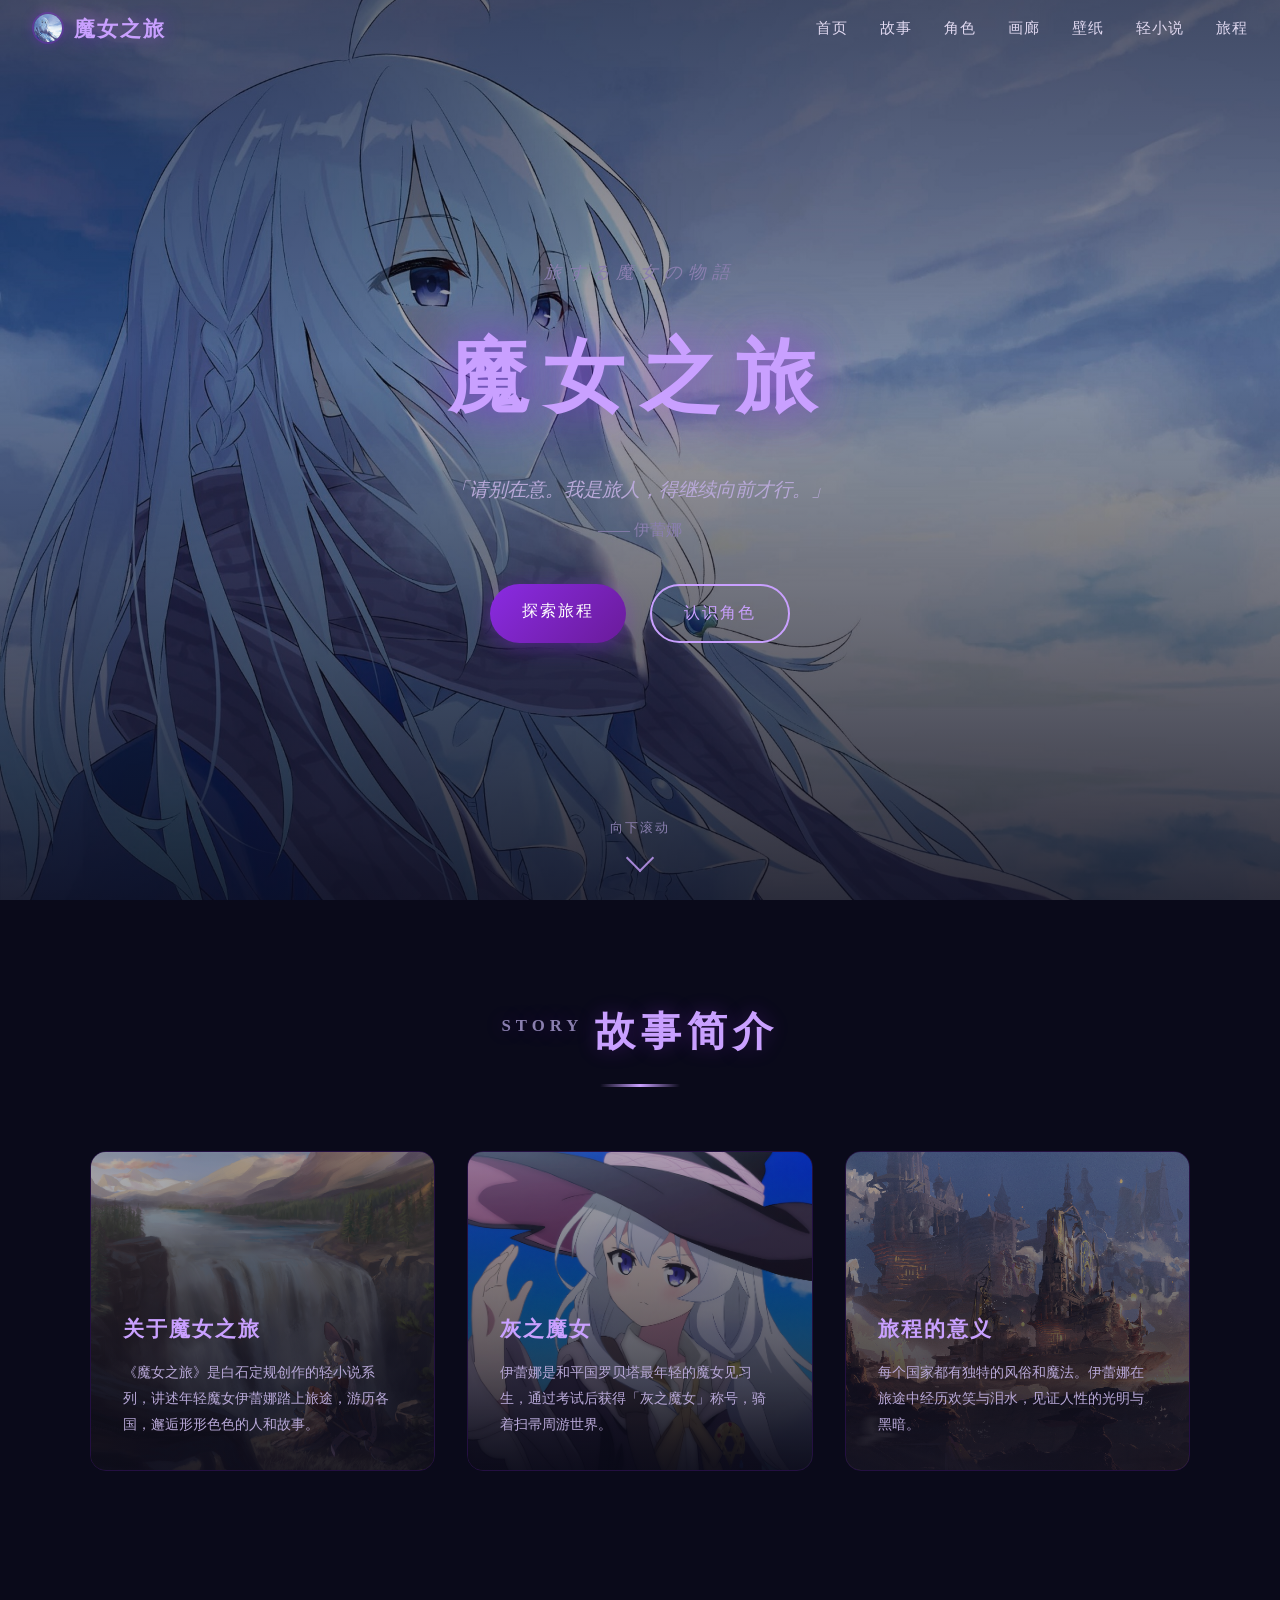
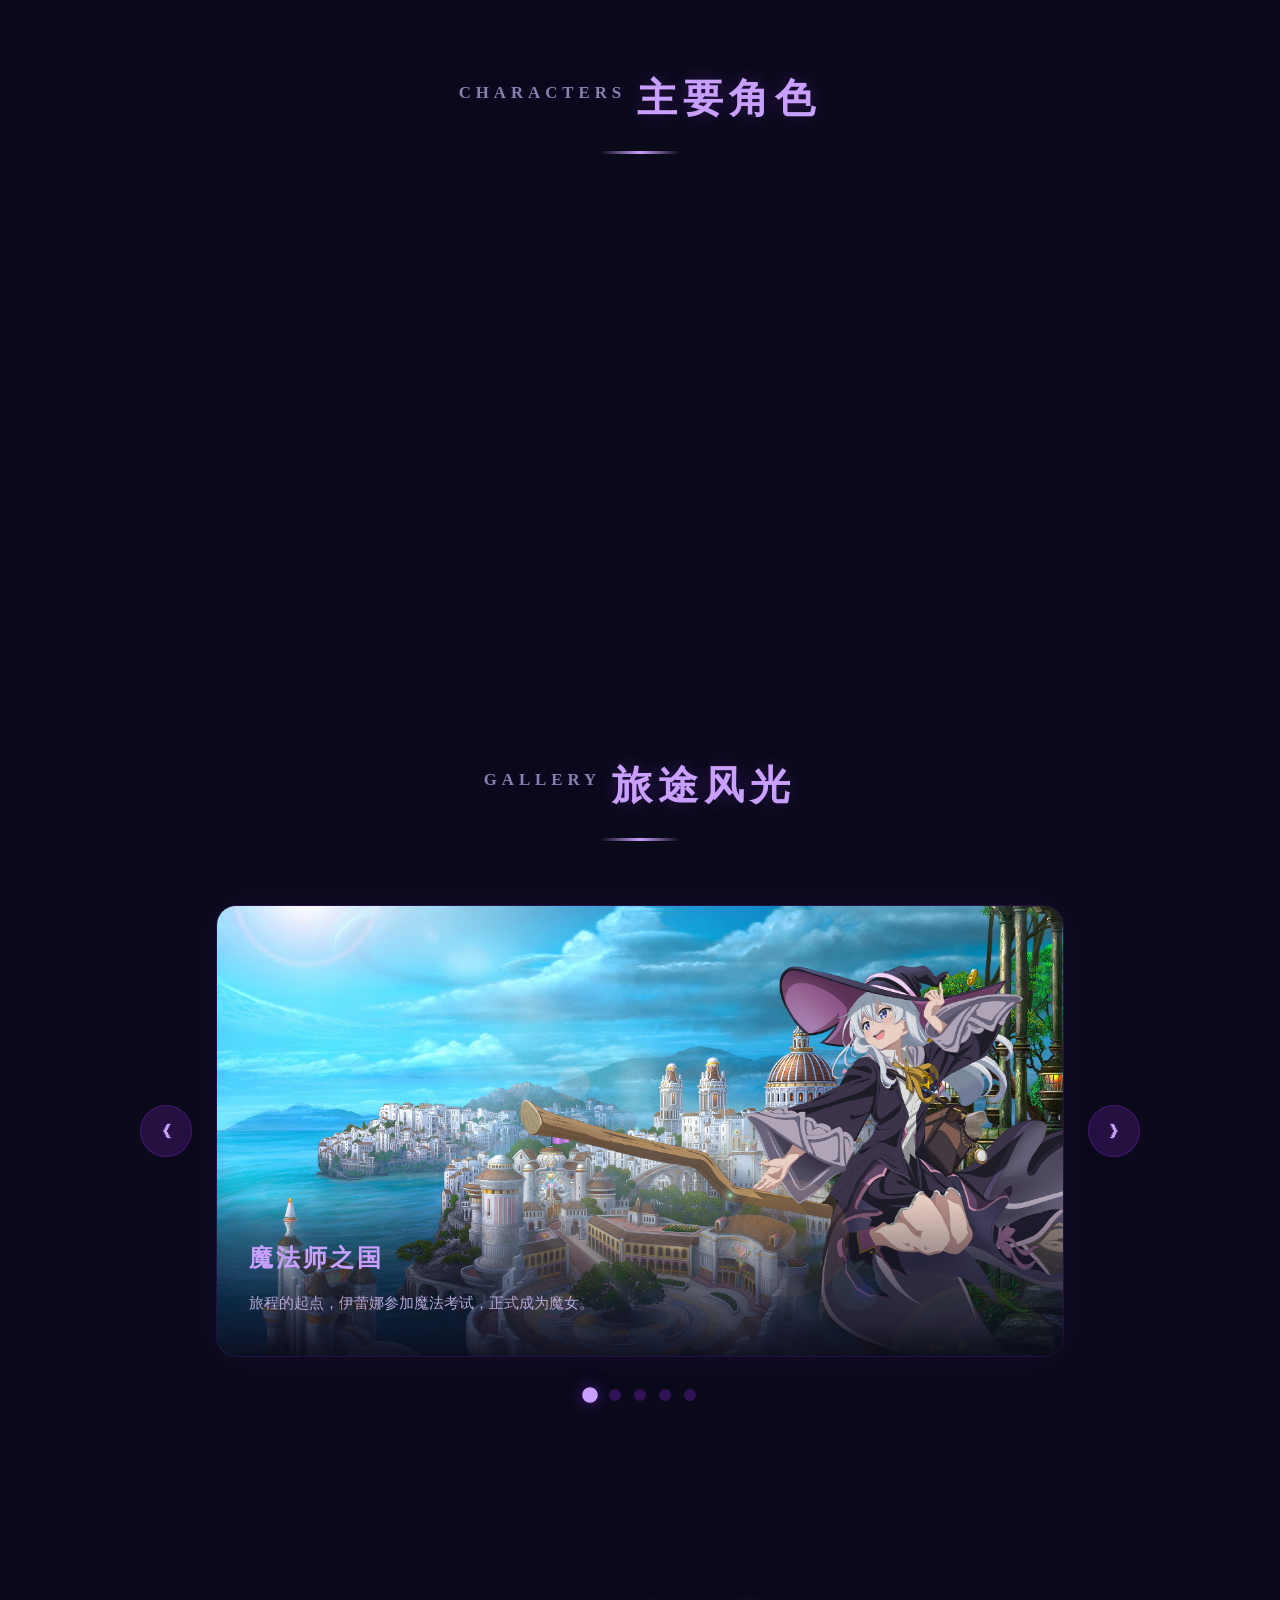
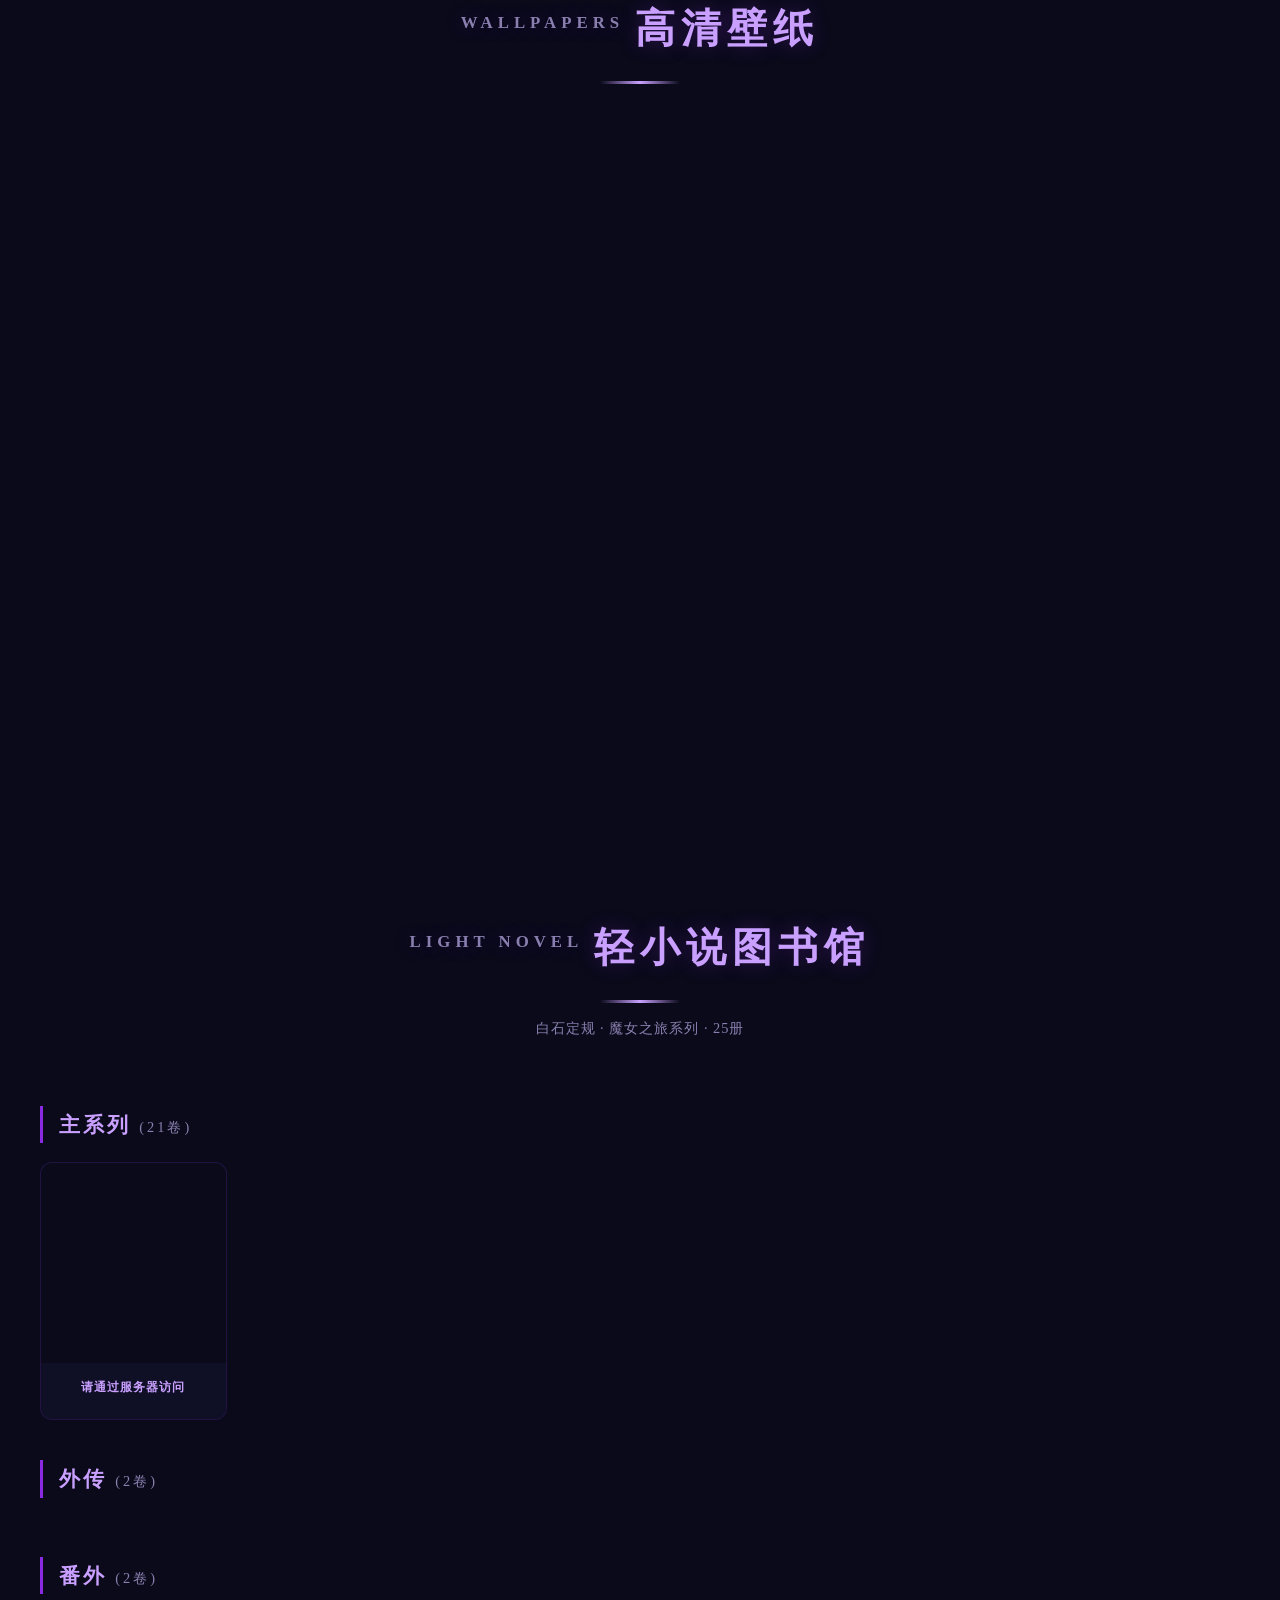
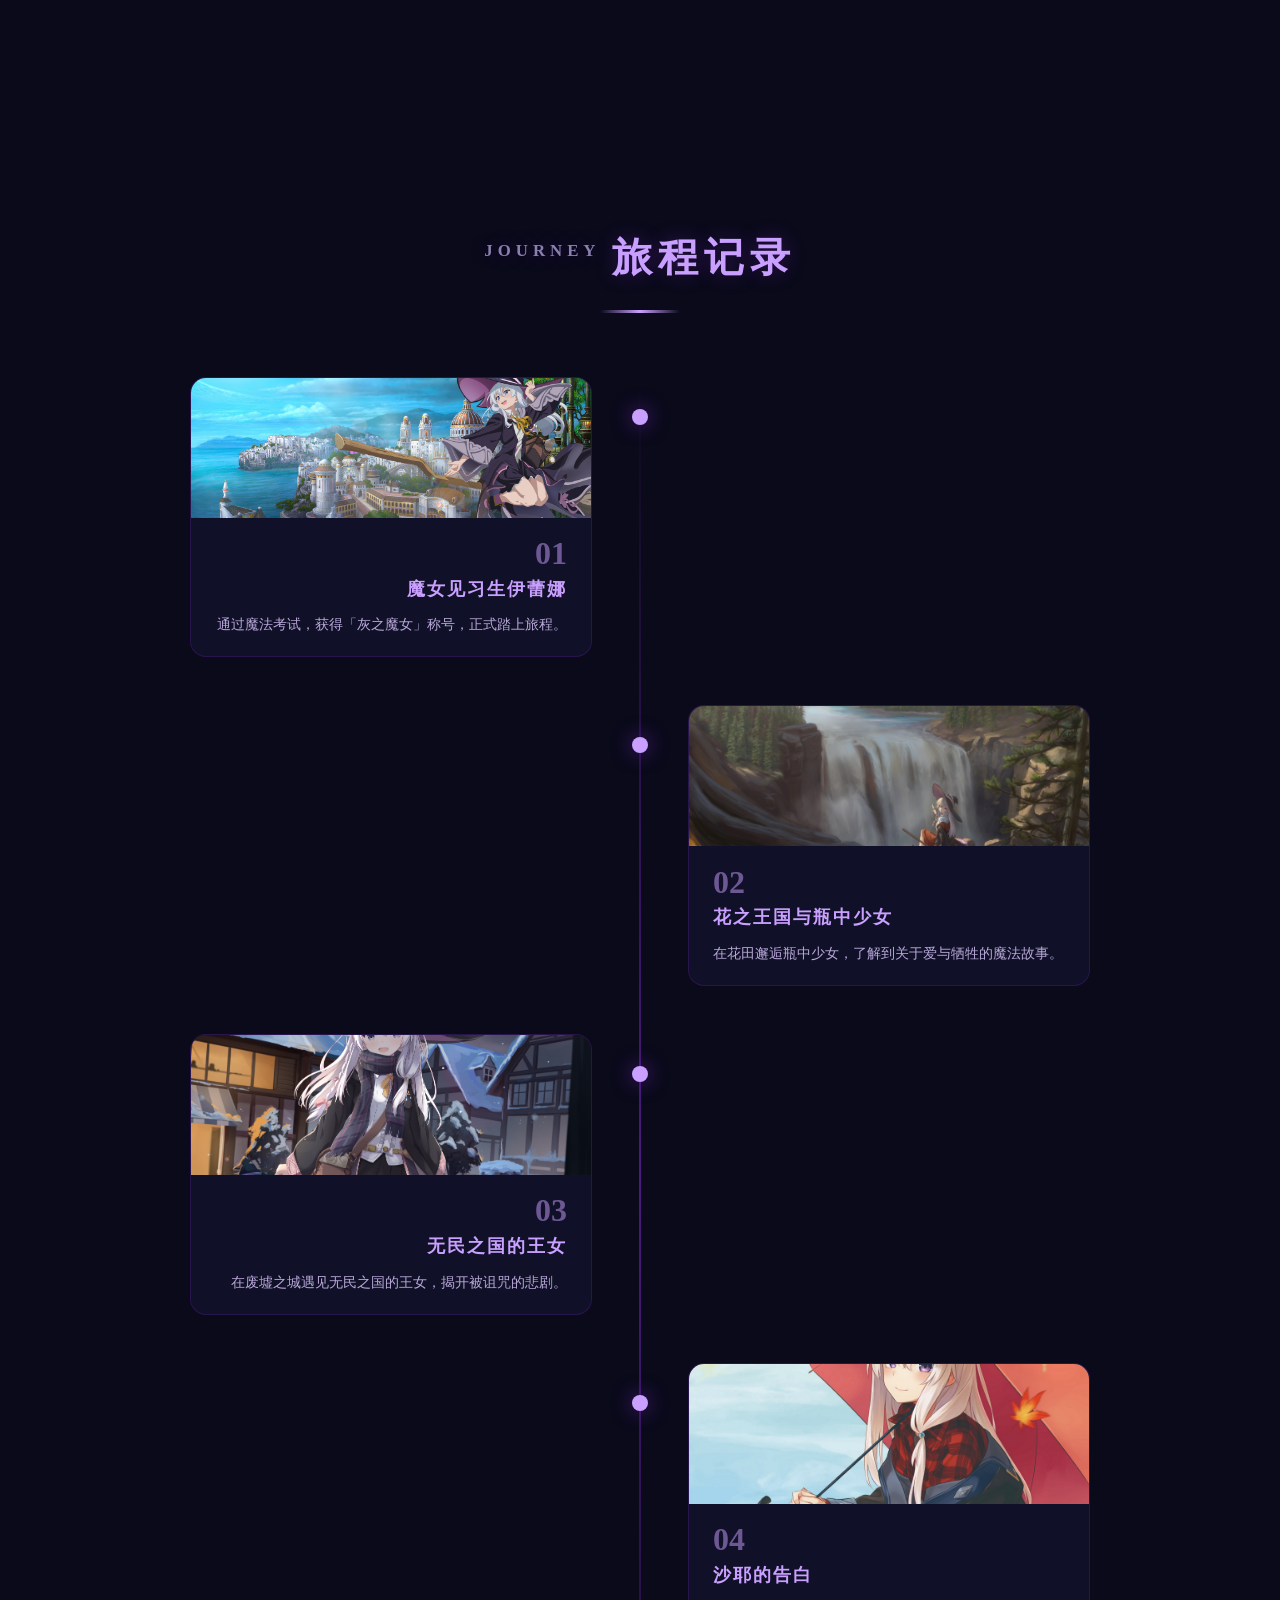
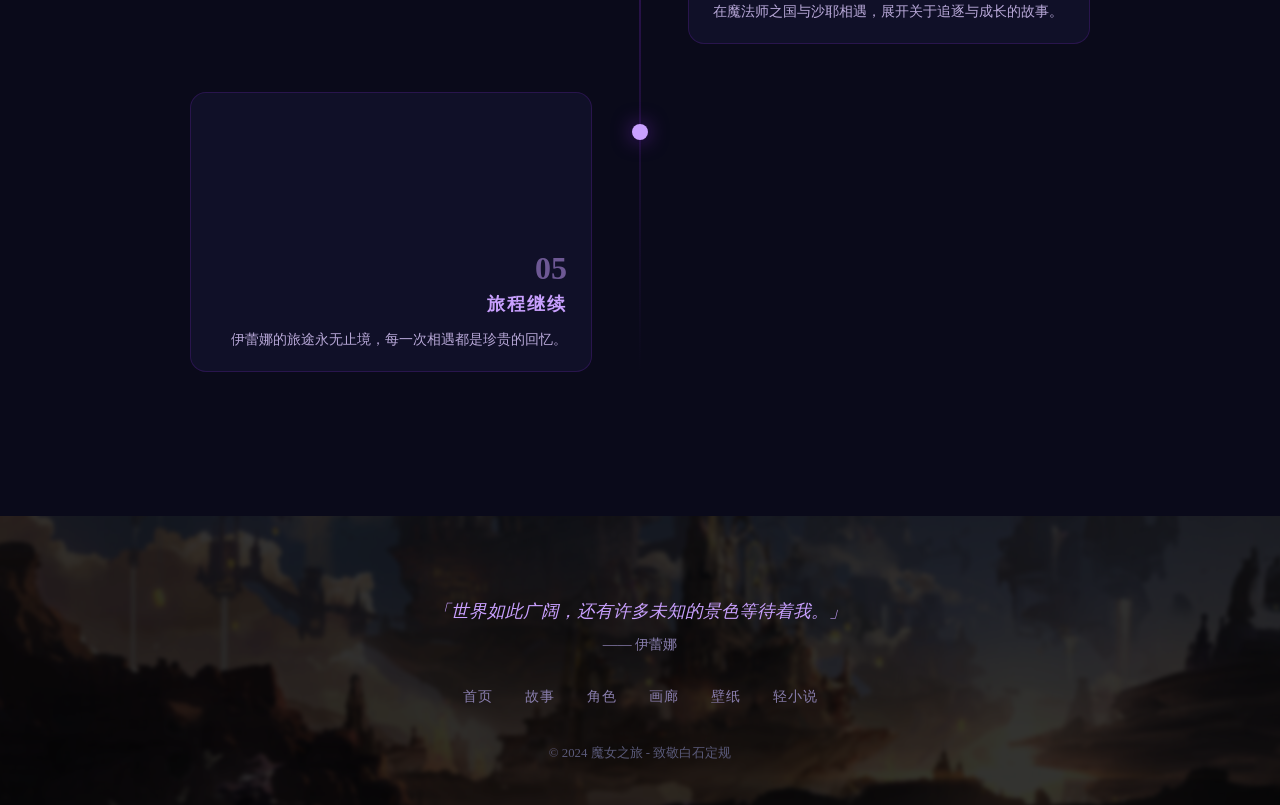
==== index.html @ 19b172e2 "独立阅读页面、段落锚点 URL、图片压缩与原图分离 - build.py: 新增图片压缩 (JPEG 85%) 与缩略图生成 (600px 宽) - build.py: 章节内容为每个 <p> 添加 " ====
<!DOCTYPE html>
<html lang="zh-CN">
<head>
<meta charset="UTF-8">
<meta name="viewport" content="width=device-width,initial-scale=1.0">
<title>魔女之旅</title>
<link rel="icon" type="image/png" href="images/favicon.png">
<link rel="stylesheet" href="style.css">
</head>
<body>

<nav class="navbar">
  <div class="nav-container">
    <a href="#" class="nav-logo"><img src="images/hero-bg.jpg" class="nav-logo-img">魔女之旅</a>
    <ul class="nav-menu">
      <li><a href="#home">首页</a></li>
      <li><a href="#story">故事</a></li>
      <li><a href="#characters">角色</a></li>
      <li><a href="#gallery">画廊</a></li>
      <li><a href="#walls">壁纸</a></li>
      <li><a href="#books">轻小说</a></li>
      <li><a href="#episodes">旅程</a></li>
    </ul>
    <button class="nav-toggle">☰</button>
  </div>
</nav>

<section id="home" class="hero">
  <div class="hero-bg" style="background-image:url('images/hero-bg.jpg')"></div>
  <div class="hero-overlay"></div>
  <div class="hero-particles" id="particles"></div>
  <div class="hero-content">
    <p class="hero-subtitle">旅する魔女の物語</p>
    <h1 class="hero-title">魔女之旅</h1>
    <p class="hero-desc">「请别在意。我是旅人，得继续向前才行。」</p>
    <p class="hero-author">—— 伊蕾娜</p>
    <div class="hero-btns">
      <a href="#story" class="btn btn-primary">探索旅程</a>
      <a href="#characters" class="btn btn-secondary">认识角色</a>
    </div>
  </div>
  <div class="hero-scroll"><span>向下滚动</span><div class="scroll-arrow"></div></div>
</section>

<section id="story" class="section">
  <div class="section-header">
    <h2><span class="s-en">STORY</span>故事简介</h2>
    <div class="divider"></div>
  </div>
  <div class="story-row">
    <div class="story-card">
      <div class="story-card-img" style="background-image:url('images/gallery-02.jpg')"></div>
      <div class="story-card-body">
        <h3>关于魔女之旅</h3>
        <p>《魔女之旅》是白石定规创作的轻小说系列，讲述年轻魔女伊蕾娜踏上旅途，游历各国，邂逅形形色色的人和故事。</p>
      </div>
    </div>
    <div class="story-card">
      <div class="story-card-img" style="background-image:url('images/wp-01.jpg')"></div>
      <div class="story-card-body">
        <h3>灰之魔女</h3>
        <p>伊蕾娜是和平国罗贝塔最年轻的魔女见习生，通过考试后获得「灰之魔女」称号，骑着扫帚周游世界。</p>
      </div>
    </div>
    <div class="story-card">
      <div class="story-card-img" style="background-image:url('images/wp-05.jpg')"></div>
      <div class="story-card-body">
        <h3>旅程的意义</h3>
        <p>每个国家都有独特的风俗和魔法。伊蕾娜在旅途中经历欢笑与泪水，见证人性的光明与黑暗。</p>
      </div>
    </div>
  </div>
</section>

<section id="characters" class="section">
  <div class="section-header">
    <h2><span class="s-en">CHARACTERS</span>主要角色</h2>
    <div class="divider"></div>
  </div>
  <div class="chars-row">
    <div class="char-card">
      <div class="char-bg" style="background-image:url('images/gallery-02.jpg')"></div>
      <img src="images/hero-bg.jpg" class="char-avatar">
      <h3>伊蕾娜</h3>
      <p class="char-title">灰之魔女</p>
      <p class="char-desc">天才魔女，自幼憧憬旅行，成为魔女后踏上环游世界的旅程。</p>
    </div>
    <div class="char-card">
      <div class="char-bg" style="background-image:url('images/wp-06.jpg')"></div>
      <img src="images/wp-02.png" class="char-avatar">
      <h3>芙兰</h3>
      <p class="char-title">星尘之魔女</p>
      <p class="char-desc">伊蕾娜的师父，实力强大，默默守护着伊蕾娜的成长。</p>
    </div>
    <div class="char-card">
      <div class="char-bg" style="background-image:url('images/wp-04.png')"></div>
      <img src="images/wp-05.jpg" class="char-avatar">
      <h3>沙耶</h3>
      <p class="char-title">炭之魔女</p>
      <p class="char-desc">来自东方，对伊蕾娜怀有强烈崇拜，努力成长为独当一面的魔女。</p>
    </div>
    <div class="char-card">
      <div class="char-bg" style="background-image:url('images/wp-03.jpg')"></div>
      <img src="images/gallery-04.jpg" class="char-avatar">
      <h3>席拉</h3>
      <p class="char-title">暗夜之魔女</p>
      <p class="char-desc">魔女协会成员，芙兰旧识，冷静沉着，多次帮助伊蕾娜。</p>
    </div>
  </div>
</section>

<section id="gallery" class="section">
  <div class="section-header">
    <h2><span class="s-en">GALLERY</span>旅途风光</h2>
    <div class="divider"></div>
  </div>
  <div class="gallery-wrap">
    <button class="gallery-btn" id="prevBtn">❮</button>
    <div class="gallery-frame">
      <div class="gallery-slider" id="gallerySlider">
        <div class="gallery-slide active" style="background-image:url('images/gallery-01.jpg')">
          <div class="slide-cap"><h3>魔法师之国</h3><p>旅程的起点，伊蕾娜参加魔法考试，正式成为魔女。</p></div>
        </div>
        <div class="gallery-slide" style="background-image:url('images/gallery-02.jpg')">
          <div class="slide-cap"><h3>花之王国</h3><p>被花海包围的国度，隐藏着令人心碎的魔法秘密。</p></div>
        </div>
        <div class="gallery-slide" style="background-image:url('images/gallery-03.jpg')">
          <div class="slide-cap"><h3>海边之国</h3><p>在沙滩邂逅瓶中少女，聆听来自过去的悲伤故事。</p></div>
        </div>
        <div class="gallery-slide" style="background-image:url('images/gallery-04.jpg')">
          <div class="slide-cap"><h3>时钟之国</h3><p>时间被严格管理的国度，每个人都在与时间赛跑。</p></div>
        </div>
        <div class="gallery-slide" style="background-image:url('images/gallery-05.jpg')">
          <div class="slide-cap"><h3>图书馆之国</h3><p>收藏全世界书籍的国度，隐藏着古老的魔法知识。</p></div>
        </div>
      </div>
    </div>
    <button class="gallery-btn" id="nextBtn">❯</button>
  </div>
  <div class="gallery-dots" id="galleryDots"></div>
</section>

<section id="walls" class="section">
  <div class="section-header">
    <h2><span class="s-en">WALLPAPERS</span>高清壁纸</h2>
    <div class="divider"></div>
  </div>
  <div class="walls-grid">
    <div class="wall-item" style="background-image:url('images/thumbs/hero-bg.jpg')" onclick="window.open('images/orig/hero-bg.jpg','_blank')"><a href="images/orig/hero-bg.jpg" target="_blank">1920×1572</a></div>
    <div class="wall-item" style="background-image:url('images/thumbs/gallery-01.jpg')" onclick="window.open('images/orig/gallery-01.jpg','_blank')"><a href="images/orig/gallery-01.jpg" target="_blank">2560×1440</a></div>
    <div class="wall-item" style="background-image:url('images/thumbs/gallery-02.jpg')" onclick="window.open('images/orig/gallery-02.jpg','_blank')"><a href="images/orig/gallery-02.jpg" target="_blank">3840×2160</a></div>
    <div class="wall-item" style="background-image:url('images/thumbs/wp-01.jpg')" onclick="window.open('images/orig/wp-01.jpg','_blank')"><a href="images/orig/wp-01.jpg" target="_blank">5120×2876</a></div>
    <div class="wall-item" style="background-image:url('images/thumbs/wp-02.png')" onclick="window.open('images/orig/wp-02.png','_blank')"><a href="images/orig/wp-02.png" target="_blank">2006×1416</a></div>
    <div class="wall-item" style="background-image:url('images/thumbs/wp-03.jpg')" onclick="window.open('images/orig/wp-03.jpg','_blank')"><a href="images/orig/wp-03.jpg" target="_blank">4800×2700</a></div>
    <div class="wall-item" style="background-image:url('images/thumbs/gallery-03.jpg')" onclick="window.open('images/orig/gallery-03.jpg','_blank')"><a href="images/orig/gallery-03.jpg" target="_blank">2894×2412</a></div>
    <div class="wall-item" style="background-image:url('images/thumbs/gallery-04.jpg')" onclick="window.open('images/orig/gallery-04.jpg','_blank')"><a href="images/orig/gallery-04.jpg" target="_blank">3600×2400</a></div>
    <div class="wall-item" style="background-image:url('images/thumbs/gallery-05.jpg')" onclick="window.open('images/orig/gallery-05.jpg','_blank')"><a href="images/orig/gallery-05.jpg" target="_blank">2879×2304</a></div>
    <div class="wall-item" style="background-image:url('images/thumbs/wp-04.png')" onclick="window.open('images/orig/wp-04.png','_blank')"><a href="images/orig/wp-04.png" target="_blank">4088×2751</a></div>
    <div class="wall-item" style="background-image:url('images/thumbs/wp-05.jpg')" onclick="window.open('images/orig/wp-05.jpg','_blank')"><a href="images/orig/wp-05.jpg" target="_blank">3200×1213</a></div>
    <div class="wall-item" style="background-image:url('images/thumbs/wp-06.jpg')" onclick="window.open('images/orig/wp-06.jpg','_blank')"><a href="images/orig/wp-06.jpg" target="_blank">1920×1604</a></div>
  </div>
</section>

<section id="books" class="section">
  <div class="section-header">
    <h2><span class="s-en">LIGHT NOVEL</span>轻小说图书馆</h2>
    <div class="divider"></div>
    <p class="section-sub">白石定规 · 魔女之旅系列 · 25册</p>
  </div>
  <div class="books-wrap">
    <h3 class="books-cat">主系列 <span>(21卷)</span></h3>
    <div class="books-grid" id="booksGrid"></div>
    <h3 class="books-cat">外传 <span>(2卷)</span></h3>
    <div class="books-grid" id="spinGrid"></div>
    <h3 class="books-cat">番外 <span>(2卷)</span></h3>
    <div class="books-grid" id="extraGrid"></div>
  </div>
</section>

<section id="episodes" class="section">
  <div class="section-header">
    <h2><span class="s-en">JOURNEY</span>旅程记录</h2>
    <div class="divider"></div>
  </div>
  <div class="timeline">
    <div class="tl-item tl-left">
      <div class="tl-card">
        <div class="tl-img" style="background-image:url('images/gallery-01.jpg')"></div>
        <div class="tl-body"><span class="tl-num">01</span><h3>魔女见习生伊蕾娜</h3><p>通过魔法考试，获得「灰之魔女」称号，正式踏上旅程。</p></div>
      </div>
    </div>
    <div class="tl-item tl-right">
      <div class="tl-card">
        <div class="tl-img" style="background-image:url('images/gallery-02.jpg')"></div>
        <div class="tl-body"><span class="tl-num">02</span><h3>花之王国与瓶中少女</h3><p>在花田邂逅瓶中少女，了解到关于爱与牺牲的魔法故事。</p></div>
      </div>
    </div>
    <div class="tl-item tl-left">
      <div class="tl-card">
        <div class="tl-img" style="background-image:url('images/wp-02.png')"></div>
        <div class="tl-body"><span class="tl-num">03</span><h3>无民之国的王女</h3><p>在废墟之城遇见无民之国的王女，揭开被诅咒的悲剧。</p></div>
      </div>
    </div>
    <div class="tl-item tl-right">
      <div class="tl-card">
        <div class="tl-img" style="background-image:url('images/wp-06.jpg')"></div>
        <div class="tl-body"><span class="tl-num">04</span><h3>沙耶的告白</h3><p>在魔法师之国与沙耶相遇，展开关于追逐与成长的故事。</p></div>
      </div>
    </div>
    <div class="tl-item tl-left">
      <div class="tl-card">
        <div class="tl-img" style="background-image:url('images/gallery-03.jpg')"></div>
        <div class="tl-body"><span class="tl-num">05</span><h3>旅程继续</h3><p>伊蕾娜的旅途永无止境，每一次相遇都是珍贵的回忆。</p></div>
      </div>
    </div>
  </div>
</section>

<footer class="footer">
  <div class="footer-bg" style="background-image:url('images/wp-05.jpg')"></div>
  <div class="footer-content">
    <p class="footer-quote">「世界如此广阔，还有许多未知的景色等待着我。」<br><span>—— 伊蕾娜</span></p>
    <div class="footer-links">
      <a href="#home">首页</a><a href="#story">故事</a><a href="#characters">角色</a>
      <a href="#gallery">画廊</a><a href="#walls">壁纸</a><a href="#books">轻小说</a>
    </div>
    <p class="footer-copy">© 2024 魔女之旅 - 致敬白石定规</p>
  </div>
</footer>

<div class="lightbox" id="lightbox" onclick="closeLightbox()">
  <span class="lb-close" onclick="closeLightbox()">&times;</span>
  <img id="lbImg" src="">
</div>

<button class="back-to-top" id="backToTop">↑</button>

<script src="books.js"></script>
<script src="script.js"></script>
</body>
</html>
---- style.css ----
*{margin:0;padding:0;box-sizing:border-box}html{scroll-behavior:smooth;font-size:16px}body{font-family:'Georgia','Noto Serif SC','SimSun',serif;background:#0a0a1a;color:#e0d8f0;line-height:1.8;overflow-x:hidden}a{color:inherit;text-decoration:none}

/* navbar */
.navbar{position:fixed;top:0;left:0;width:100%;z-index:1000;padding:.6rem 2rem;transition:background .4s}
.navbar.scrolled{background:rgba(10,10,26,.95);box-shadow:0 2px 20px rgba(138,43,226,.3);backdrop-filter:blur(10px)}
.nav-container{max-width:1300px;margin:0 auto;display:flex;justify-content:space-between;align-items:center}
.nav-logo{display:flex;align-items:center;gap:.6rem;font-size:1.3rem;font-weight:bold;color:#c9a0ff;letter-spacing:2px;text-shadow:0 0 20px rgba(138,43,226,.5)}
.nav-logo-img{width:32px;height:32px;border-radius:50%;object-fit:cover;border:2px solid rgba(138,43,226,.4);box-shadow:0 0 12px rgba(138,43,226,.3)}
.nav-menu{display:flex;list-style:none;gap:2rem}
.nav-menu a{position:relative;padding:.5rem 0;font-size:.95rem;letter-spacing:1px;transition:color .3s}
.nav-menu a::after{content:'';position:absolute;bottom:0;left:0;width:0;height:2px;background:linear-gradient(90deg,#c9a0ff,#8a2be2);transition:width .3s}
.nav-menu a:hover{color:#c9a0ff}.nav-menu a:hover::after{width:100%}
.nav-toggle{display:none;background:none;border:none;color:#c9a0ff;font-size:1.5rem;cursor:pointer}

/* hero */
.hero{position:relative;min-height:100vh;display:flex;align-items:center;justify-content:center;text-align:center;overflow:hidden}
.hero-bg{position:absolute;top:0;left:0;width:100%;height:100%;background-size:cover;background-position:center 20%;z-index:0;animation:heroZoom 20s ease-in-out infinite alternate}
@keyframes heroZoom{from{transform:scale(1)}to{transform:scale(1.08)}}
.hero-overlay{position:absolute;top:0;left:0;width:100%;height:100%;background:linear-gradient(180deg,rgba(10,10,26,.6) 0%,rgba(10,10,26,.35) 40%,rgba(10,10,26,.85) 100%);z-index:1}
.hero-particles{position:absolute;top:0;left:0;width:100%;height:100%;pointer-events:none;z-index:2}
.particle{position:absolute;width:3px;height:3px;background:#c9a0ff;border-radius:50%;animation:floatUp linear infinite;opacity:0}
@keyframes floatUp{0%{transform:translateY(100vh) scale(0);opacity:0}10%{opacity:1}90%{opacity:1}100%{transform:translateY(-10vh) scale(1);opacity:0}}
.hero-content{position:relative;z-index:3;animation:fadeInUp 1.2s ease}
@keyframes fadeInUp{from{opacity:0;transform:translateY(40px)}to{opacity:1;transform:translateY(0)}}
.hero-subtitle{font-size:1.1rem;letter-spacing:6px;color:#8a7faf;margin-bottom:1rem;font-style:italic}
.hero-title{font-size:5rem;font-weight:bold;color:#c9a0ff;letter-spacing:16px;margin-bottom:1.5rem;text-shadow:0 0 40px rgba(138,43,226,.6),0 0 80px rgba(138,43,226,.3);animation:glow 3s ease-in-out infinite alternate}
@keyframes glow{from{text-shadow:0 0 30px rgba(138,43,226,.4),0 0 60px rgba(138,43,226,.2)}to{text-shadow:0 0 50px rgba(138,43,226,.7),0 0 100px rgba(138,43,226,.4)}}
.hero-desc{font-size:1.2rem;color:#b8a8d8;margin-bottom:.5rem;font-style:italic}
.hero-author{font-size:1rem;color:#8a7faf;margin-bottom:2.5rem}
.hero-btns{display:flex;gap:1.5rem;justify-content:center}
.btn{padding:.8rem 2rem;border-radius:30px;font-size:1rem;letter-spacing:2px;transition:all .3s;cursor:pointer}
.btn-primary{background:linear-gradient(135deg,#8a2be2,#6a1b9a);color:#fff;border:none;box-shadow:0 4px 20px rgba(138,43,226,.4)}
.btn-primary:hover{transform:translateY(-3px);box-shadow:0 8px 30px rgba(138,43,226,.6)}
.btn-secondary{background:transparent;color:#c9a0ff;border:2px solid #c9a0ff}
.btn-secondary:hover{background:rgba(138,43,226,.15);transform:translateY(-3px)}
.hero-scroll{position:absolute;bottom:2rem;left:50%;transform:translateX(-50%);display:flex;flex-direction:column;align-items:center;gap:.5rem;animation:bounce 2s infinite;z-index:3}
.hero-scroll span{font-size:.8rem;color:#8a7faf;letter-spacing:2px}
.scroll-arrow{width:20px;height:20px;border-right:2px solid #c9a0ff;border-bottom:2px solid #c9a0ff;transform:rotate(45deg);opacity:.8}
@keyframes bounce{0%,100%{transform:translateX(-50%) translateY(0)}50%{transform:translateX(-50%) translateY(-10px)}}

/* section */
.section{padding:6rem 2rem;position:relative}
.section-header{text-align:center;margin-bottom:4rem}
.s-en{font-size:1.05rem;font-weight:bold;color:#8a7faf;letter-spacing:5px;vertical-align:super;margin-right:.7rem;white-space:nowrap}
.section-header h2{font-size:2.5rem;color:#c9a0ff;letter-spacing:6px;margin-bottom:1rem;text-shadow:0 0 20px rgba(138,43,226,.3)}
.divider{width:80px;height:3px;background:linear-gradient(90deg,transparent,#c9a0ff,transparent);margin:0 auto}
.section-sub{color:#8a7faf;font-size:.9rem;margin-top:.8rem;letter-spacing:1px}

/* story */
.story-row{max-width:1100px;margin:0 auto;display:grid;grid-template-columns:repeat(3,1fr);gap:2rem}
.story-card{position:relative;border-radius:16px;overflow:hidden;min-height:320px;border:1px solid rgba(138,43,226,.2);transition:transform .4s,border-color .4s,box-shadow .4s}
.story-card:hover{transform:translateY(-10px);border-color:rgba(138,43,226,.5);box-shadow:0 15px 50px rgba(138,43,226,.25)}
.story-card-img{position:absolute;top:0;left:0;width:100%;height:100%;background-size:cover;background-position:center;transition:transform .5s}
.story-card:hover .story-card-img{transform:scale(1.1)}
.story-card-body{position:relative;z-index:2;padding:2rem;display:flex;flex-direction:column;justify-content:flex-end;height:100%;background:linear-gradient(180deg,rgba(10,10,26,.3) 0%,rgba(10,10,26,.85) 100%)}
.story-card-body h3{font-size:1.3rem;color:#c9a0ff;margin-bottom:.8rem;letter-spacing:2px}
.story-card-body p{color:#b8a8d8;font-size:.9rem;line-height:1.8}

/* characters */
.chars-row{max-width:1200px;margin:0 auto;display:grid;grid-template-columns:repeat(4,1fr);gap:1.5rem}
.char-card{position:relative;border-radius:16px;overflow:hidden;padding:2rem 1.5rem;text-align:center;transition:transform .4s,border-color .4s,box-shadow .4s;border:1px solid rgba(138,43,226,.15);min-height:340px;display:flex;flex-direction:column;align-items:center;justify-content:center}
.char-card:hover{transform:translateY(-10px);border-color:rgba(138,43,226,.5);box-shadow:0 15px 50px rgba(138,43,226,.3)}
.char-bg{position:absolute;top:0;left:0;width:100%;height:100%;background-size:cover;background-position:center;filter:brightness(.3);transition:transform .5s}
.char-card:hover .char-bg{transform:scale(1.1)}
.char-avatar{position:relative;z-index:2;width:90px;height:90px;border-radius:50%;object-fit:cover;border:3px solid rgba(138,43,226,.4);margin-bottom:1.2rem;transition:border-color .3s,box-shadow .3s}
.char-card:hover .char-avatar{border-color:rgba(138,43,226,.7);box-shadow:0 0 30px rgba(138,43,226,.4)}
.char-card h3{position:relative;z-index:2;font-size:1.2rem;color:#c9a0ff;margin-bottom:.3rem;letter-spacing:2px}
.char-title{position:relative;z-index:2;font-size:.85rem;color:#8a7faf;margin-bottom:.8rem;font-style:italic}
.char-desc{position:relative;z-index:2;font-size:.82rem;color:#b8a8d8;line-height:1.7}

/* gallery */
.gallery-wrap{max-width:1000px;margin:0 auto;display:flex;align-items:center;gap:1.5rem}
.gallery-frame{flex:1;border-radius:20px;overflow:hidden;border:1px solid rgba(138,43,226,.2);box-shadow:0 0 40px rgba(138,43,226,.1)}
.gallery-slider{position:relative;min-height:450px;overflow:hidden}
.gallery-slide{position:absolute;top:0;left:0;width:100%;height:100%;background-size:cover;background-position:center;opacity:0;transform:scale(.95);transition:opacity .6s,transform .6s;pointer-events:none}
.gallery-slide.active{opacity:1;transform:scale(1);pointer-events:auto}
.slide-cap{position:absolute;bottom:0;left:0;right:0;padding:2.5rem 2rem;background:linear-gradient(transparent,rgba(10,10,26,.9))}
.slide-cap h3{font-size:1.5rem;color:#c9a0ff;margin-bottom:.5rem;letter-spacing:3px}
.slide-cap p{color:#b8a8d8;max-width:500px;line-height:1.8;font-size:.95rem}
.gallery-btn{background:rgba(138,43,226,.2);border:1px solid rgba(138,43,226,.3);color:#c9a0ff;width:52px;height:52px;border-radius:50%;font-size:1.2rem;cursor:pointer;transition:all .3s;display:flex;align-items:center;justify-content:center;flex-shrink:0}
.gallery-btn:hover{background:rgba(138,43,226,.4);border-color:rgba(138,43,226,.6);box-shadow:0 0 25px rgba(138,43,226,.4);transform:scale(1.1)}
.gallery-dots{display:flex;justify-content:center;gap:.8rem;margin-top:2rem}
.gallery-dot{width:12px;height:12px;border-radius:50%;background:rgba(138,43,226,.3);border:none;cursor:pointer;transition:all .3s}
.gallery-dot.active{background:#c9a0ff;box-shadow:0 0 12px rgba(138,43,226,.6);transform:scale(1.3)}

/* walls */
.walls-grid{max-width:1200px;margin:0 auto;display:grid;grid-template-columns:repeat(4,1fr);gap:1rem}
.wall-item{position:relative;border-radius:12px;overflow:hidden;aspect-ratio:16/10;cursor:pointer;background-size:cover;background-position:center;border:1px solid rgba(138,43,226,.15);transition:transform .3s,border .3s,box-shadow .3s}
.wall-item:hover{transform:translateY(-5px) scale(1.03);border-color:rgba(138,43,226,.5);box-shadow:0 12px 35px rgba(138,43,226,.3);z-index:10}
.wall-item span,.wall-item a{position:absolute;bottom:0;left:0;right:0;padding:.6rem 1rem;background:linear-gradient(transparent,rgba(10,10,26,.9));font-size:.72rem;color:#c9a0ff;text-align:right}

/* books */
.books-wrap{max-width:1200px;margin:0 auto}
.books-cat{font-size:1.3rem;color:#c9a0ff;letter-spacing:3px;margin:2.5rem 0 1.2rem;padding-left:1rem;border-left:3px solid #8a2be2}
.books-cat span{font-size:.9rem;color:#8a7faf;font-weight:normal}
.books-grid{display:grid;grid-template-columns:repeat(6,1fr);gap:1rem;margin-bottom:1rem}
.book-item{background:rgba(20,20,50,.5);border:1px solid rgba(138,43,226,.15);border-radius:12px;transition:transform .3s,border-color .3s,box-shadow .3s}
.book-item:hover{transform:translateY(-6px);border-color:rgba(138,43,226,.5);box-shadow:0 10px 30px rgba(138,43,226,.2)}
.book-cover{height:200px;background-size:contain;background-position:center;background-repeat:no-repeat;background-color:#0a0a1a;border-radius:12px 12px 0 0;overflow:hidden;transition:transform .4s}
.book-item:hover .book-cover{transform:scale(1.05)}
.book-info{position:relative;padding:.8rem .8rem;text-align:center}
.book-info h4{font-size:.78rem;color:#c9a0ff;margin-bottom:.5rem;letter-spacing:1px;white-space:nowrap;overflow:hidden;text-overflow:ellipsis}
.book-info h4[data-title]:hover::after{content:attr(data-title);position:absolute;bottom:calc(100% + 10px);left:50%;transform:translateX(-50%);max-width:240px;width:max-content;background:rgba(17,17,51,.97);border:1px solid rgba(138,43,226,.5);border-radius:8px;padding:.5rem .9rem;font-size:.8rem;color:#c9a0ff;letter-spacing:1px;line-height:1.7;white-space:normal;z-index:20;box-shadow:0 8px 25px rgba(0,0,0,.5)}
.book-btns{display:flex;gap:.5rem;justify-content:center;flex-wrap:wrap}
.book-read,.book-dl{display:inline-block;padding:.3rem .8rem;font-size:.7rem;border-radius:20px;letter-spacing:1px;transition:all .3s;cursor:pointer;border:1px solid rgba(138,43,226,.4);background:transparent;color:#c9a0ff;text-decoration:none;font-family:inherit}
.book-read{background:rgba(138,43,226,.2);border-color:rgba(138,43,226,.5)}
.book-read:hover,.book-dl:hover{background:rgba(138,43,226,.3);border-color:rgba(138,43,226,.7);box-shadow:0 0 15px rgba(138,43,226,.3)}
.book-dl{font-size:.7rem;padding:.3rem .6rem}

/* timeline */
.timeline{max-width:900px;margin:0 auto;position:relative}
.timeline::before{content:'';position:absolute;left:50%;top:0;bottom:0;width:2px;background:linear-gradient(180deg,transparent,rgba(138,43,226,.5),transparent);transform:translateX(-50%)}
.tl-item{position:relative;margin-bottom:3rem;width:50%}
.tl-left{left:0;padding-right:3rem;text-align:right}.tl-right{left:50%;padding-left:3rem}
.tl-item::before{content:'';position:absolute;top:2rem;width:16px;height:16px;background:#c9a0ff;border-radius:50%;box-shadow:0 0 20px rgba(138,43,226,.6);z-index:2}
.tl-left::before{right:-8px}.tl-right::before{left:-8px}
.tl-card{background:rgba(20,20,50,.6);border:1px solid rgba(138,43,226,.2);border-radius:16px;overflow:hidden;transition:transform .4s,border-color .4s,box-shadow .4s}
.tl-card:hover{transform:translateY(-6px);border-color:rgba(138,43,226,.5);box-shadow:0 10px 35px rgba(138,43,226,.25)}
.tl-img{width:100%;height:140px;background-size:cover;background-position:center;transition:transform .4s}
.tl-card:hover .tl-img{transform:scale(1.05)}
.tl-body{padding:1.2rem 1.5rem}
.tl-num{font-size:2rem;font-weight:bold;color:#c9a0ff;opacity:.5;display:block;margin-bottom:.3rem;line-height:1}
.tl-body h3{font-size:1.1rem;color:#c9a0ff;margin-bottom:.5rem;letter-spacing:2px}
.tl-body p{font-size:.88rem;color:#b8a8d8;line-height:1.7}

/* footer */
.footer{position:relative;padding:5rem 2rem 2.5rem;text-align:center;overflow:hidden}
.footer-bg{position:absolute;top:0;left:0;width:100%;height:100%;background-size:cover;background-position:center;filter:brightness(.2) blur(2px);transform:scale(1.1)}
.footer-content{position:relative;z-index:2;max-width:600px;margin:0 auto}
.footer-quote{font-size:1.1rem;color:#c9a0ff;font-style:italic;margin-bottom:1.5rem}
.footer-quote span{color:#8a7faf;font-size:.9rem;font-style:normal}
.footer-links{display:flex;justify-content:center;gap:2rem;margin-bottom:2rem}
.footer-links a{color:#8a7faf;font-size:.9rem;letter-spacing:1px;transition:color .3s}
.footer-links a:hover{color:#c9a0ff}
.footer-copy{color:#5a5a7a;font-size:.8rem}

/* lightbox */
.lightbox{position:fixed;top:0;left:0;width:100%;height:100%;background:rgba(0,0,0,.92);z-index:3000;display:none;align-items:center;justify-content:center;cursor:zoom-out}
.lightbox.show{display:flex}
.lightbox img{max-width:90vw;max-height:90vh;border-radius:8px;box-shadow:0 0 60px rgba(138,43,226,.3);cursor:default}
.lb-close{position:absolute;top:1.5rem;right:2rem;font-size:2rem;color:#c9a0ff;cursor:pointer;z-index:3001;width:48px;height:48px;display:flex;align-items:center;justify-content:center;border-radius:50%;background:rgba(138,43,226,.2);transition:background .3s}
.lb-close:hover{background:rgba(138,43,226,.4)}

/* back-to-top */
.back-to-top{position:fixed;bottom:2rem;right:2rem;width:48px;height:48px;background:rgba(138,43,226,.3);border:1px solid rgba(138,43,226,.4);color:#c9a0ff;border-radius:50%;font-size:1.2rem;cursor:pointer;opacity:0;visibility:hidden;transition:all .3s;z-index:999;display:flex;align-items:center;justify-content:center}
.back-to-top.visible{opacity:1;visibility:visible}
.back-to-top:hover{background:rgba(138,43,226,.5);box-shadow:0 0 25px rgba(138,43,226,.5);transform:translateY(-4px)}

/* reader modal */
.reader-modal{position:fixed;top:0;left:0;width:100%;height:100%;background:rgba(0,0,0,.94);z-index:4000;display:none;flex-direction:column}
.reader-modal.show{display:flex}
.reader-header{display:flex;align-items:center;padding:.8rem 1.5rem;background:rgba(10,10,26,.95);border-bottom:1px solid rgba(138,43,226,.2);gap:1rem;flex-shrink:0}
.reader-header h3{flex:1;color:#c9a0ff;font-size:.95rem;letter-spacing:2px;white-space:nowrap;overflow:hidden;text-overflow:ellipsis}
.reader-close{background:none;border:1px solid rgba(138,43,226,.3);color:#c9a0ff;width:36px;height:36px;border-radius:8px;cursor:pointer;font-size:1.1rem;transition:all .2s}
.reader-close:hover{background:rgba(138,43,226,.3)}
.reader-toc{width:260px;background:#111133;border-right:1px solid rgba(138,43,226,.2);overflow-y:auto;flex-shrink:0;display:none;position:absolute;top:53px;left:0;bottom:0;z-index:10}
.reader-toc.open{display:block}
.reader-toc-item{display:block;width:100%;padding:.6rem 1rem;background:none;border:none;color:#8a7faf;text-align:left;font-size:.8rem;cursor:pointer;transition:all .2s;font-family:inherit;border-bottom:1px solid rgba(138,43,226,.08)}
.reader-toc-item:hover{background:rgba(138,43,226,.1);color:#c9a0ff}
.reader-toc-item.active{background:rgba(138,43,226,.2);color:#c9a0ff}
.reader-main{flex:1;display:flex;overflow:hidden}
.reader-content{flex:1;overflow-y:auto;padding:1.5rem;display:flex;justify-content:center}
.reader-inner{max-width:750px;width:100%;padding:1rem 0}
.reader-inner h1{font-size:1.5rem;color:#c9a0ff;margin-bottom:2rem;text-align:center;letter-spacing:3px;border-bottom:1px solid rgba(138,43,226,.2);padding-bottom:1rem}
.reader-inner p{font-size:17px;line-height:2;margin-bottom:1rem;text-indent:2em;text-align:justify;color:#c0c0d0}
.reader-inner img{max-width:100%;height:auto;border-radius:8px;margin:1rem auto;display:block;max-height:400px}
.reader-inner h2,.reader-inner h3{color:#c9a0ff;margin:2rem 0 1rem;text-align:center}
.reader-inner div{color:#c0c0d0;line-height:2;margin-bottom:.5rem}
.reader-inner code{font-family:Consolas,monospace;font-size:.9em}
.reader-nav{display:flex;justify-content:space-between;margin-top:3rem;padding-top:1.5rem;border-top:1px solid rgba(138,43,226,.2)}
.reader-nav button{background:rgba(138,43,226,.15);border:1px solid rgba(138,43,226,.3);color:#c9a0ff;padding:.6rem 1.5rem;border-radius:20px;cursor:pointer;font-size:.9rem;letter-spacing:1px;transition:all .3s;font-family:inherit}
.reader-nav button:hover:not(:disabled){background:rgba(138,43,226,.3);border-color:rgba(138,43,226,.5);box-shadow:0 0 15px rgba(138,43,226,.2)}
.reader-nav button:disabled{opacity:.3;cursor:not-allowed}
.reader-empty{display:flex;flex-direction:column;align-items:center;justify-content:center;height:100%;color:#8a7faf;gap:1rem}
.reader-empty p{font-size:1rem;letter-spacing:2px}
.reader-drop{position:absolute;top:0;left:0;width:100%;height:100%;display:flex;flex-direction:column;align-items:center;justify-content:center;gap:1.5rem;z-index:5}
.reader-drop p{font-size:1.1rem;color:#8a7faf}
.reader-drop-btn{padding:.8rem 2rem;background:rgba(138,43,226,.2);border:2px dashed rgba(138,43,226,.4);color:#c9a0ff;border-radius:12px;cursor:pointer;font-size:1rem;letter-spacing:2px;transition:all .3s;font-family:inherit}
.reader-drop-btn:hover{background:rgba(138,43,226,.3);border-color:rgba(138,43,226,.7)}
.reader-loaded{display:none;flex:1;flex-direction:column;overflow:hidden}
.reader-loaded.show{display:flex}

/* responsive */
@media(max-width:768px){
  .nav-menu{position:fixed;top:0;right:-100%;width:70%;height:100vh;background:rgba(10,10,26,.98);flex-direction:column;justify-content:center;align-items:center;gap:2.5rem;transition:right .4s;backdrop-filter:blur(10px)}
  .nav-menu.active{right:0}.nav-menu a{font-size:1.2rem}
  .nav-toggle{display:block;z-index:1001}
  .hero-title{font-size:2.8rem;letter-spacing:8px}
  .hero-btns{flex-direction:column;align-items:center}
  .story-row{grid-template-columns:1fr}
  .chars-row{grid-template-columns:repeat(2,1fr)}
  .gallery-wrap{flex-direction:column}.gallery-slider{min-height:300px;width:100%}
  .walls-grid{grid-template-columns:repeat(2,1fr)}
  .books-grid{grid-template-columns:repeat(3,1fr)}
  .timeline::before{left:1rem}
  .tl-item{width:100%;padding-left:2.5rem!important;padding-right:0!important;left:0!important;text-align:left!important}
  .tl-item::before{left:.2rem!important}
  .s-en{font-size:.95rem;letter-spacing:3px;vertical-align:6px}
  .section{padding:4rem 1rem}
  .reader-toc{width:100%}
}
@media(max-width:480px){
  .chars-row{grid-template-columns:1fr}
  .hero-title{font-size:2rem;letter-spacing:4px}
  .section-header h2{font-size:1.8rem}
  .walls-grid{grid-template-columns:1fr 1fr}
  .books-grid{grid-template-columns:repeat(2,1fr)}
}
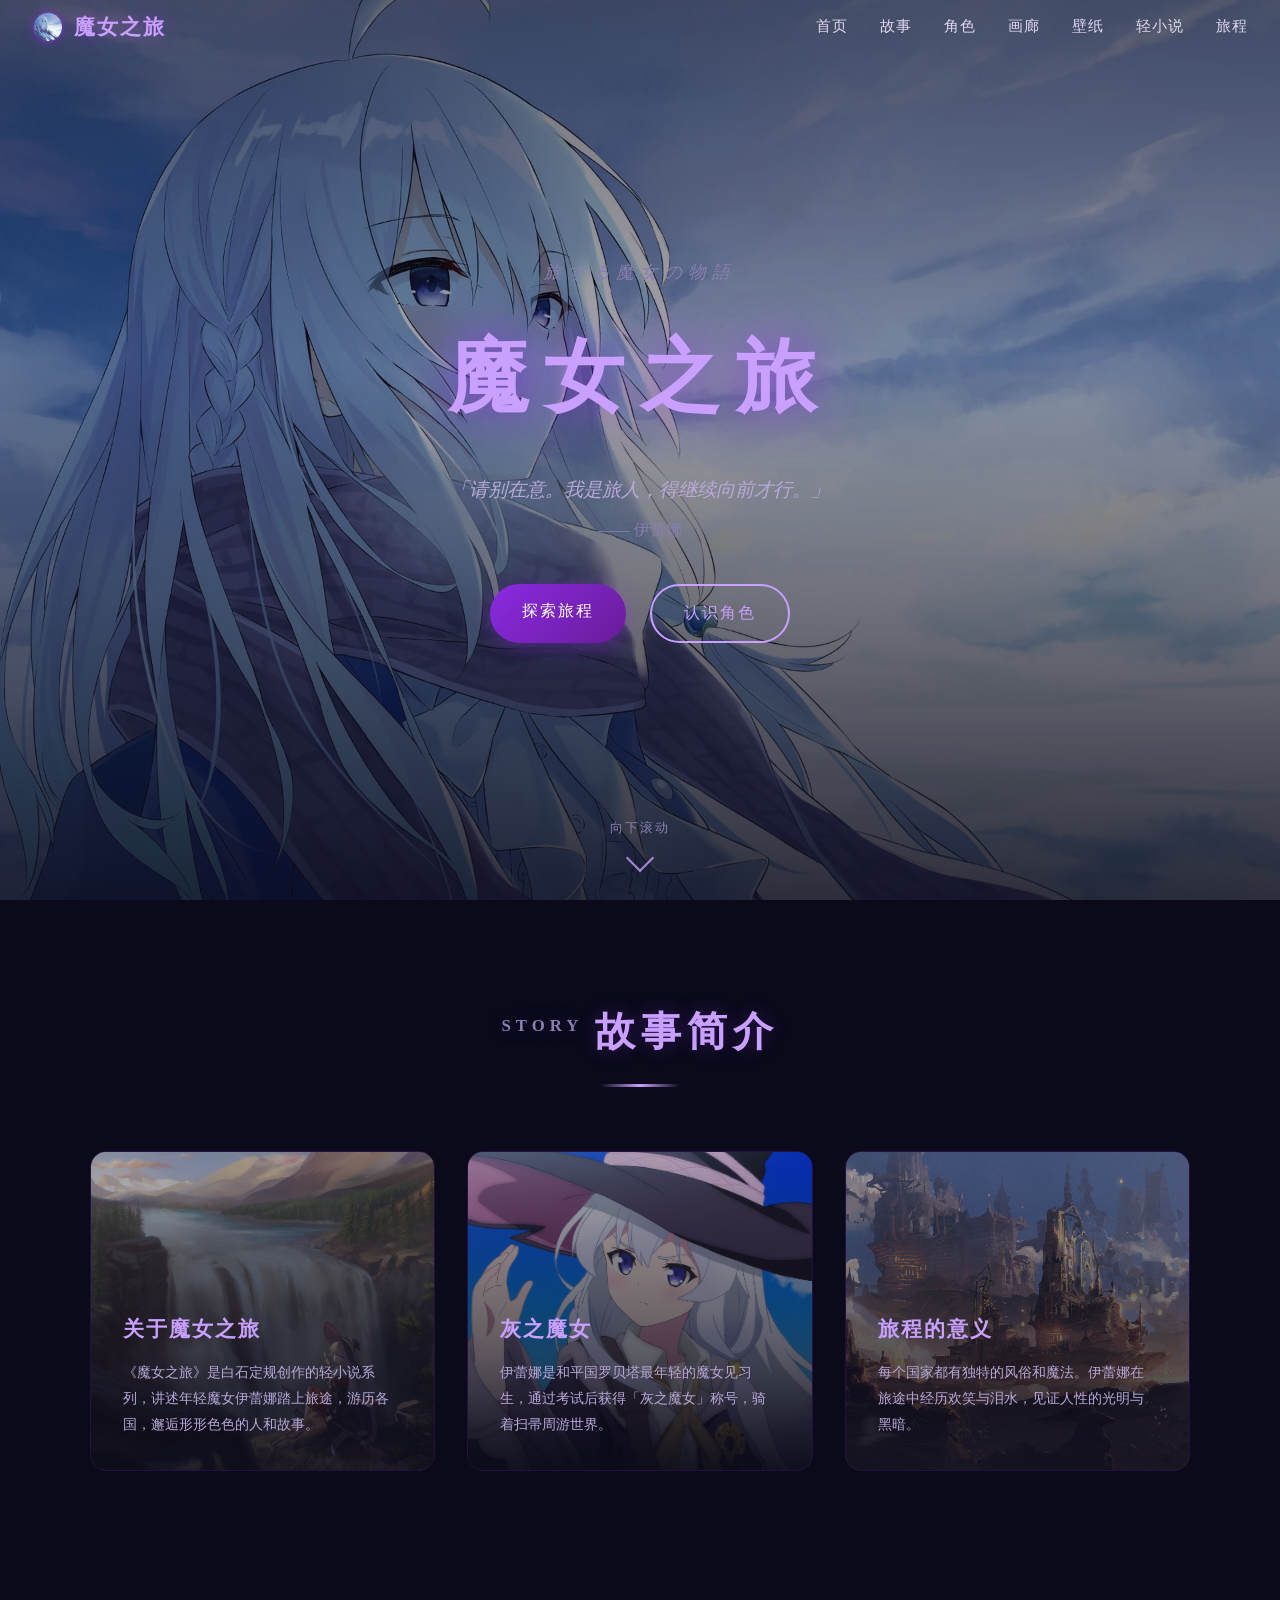
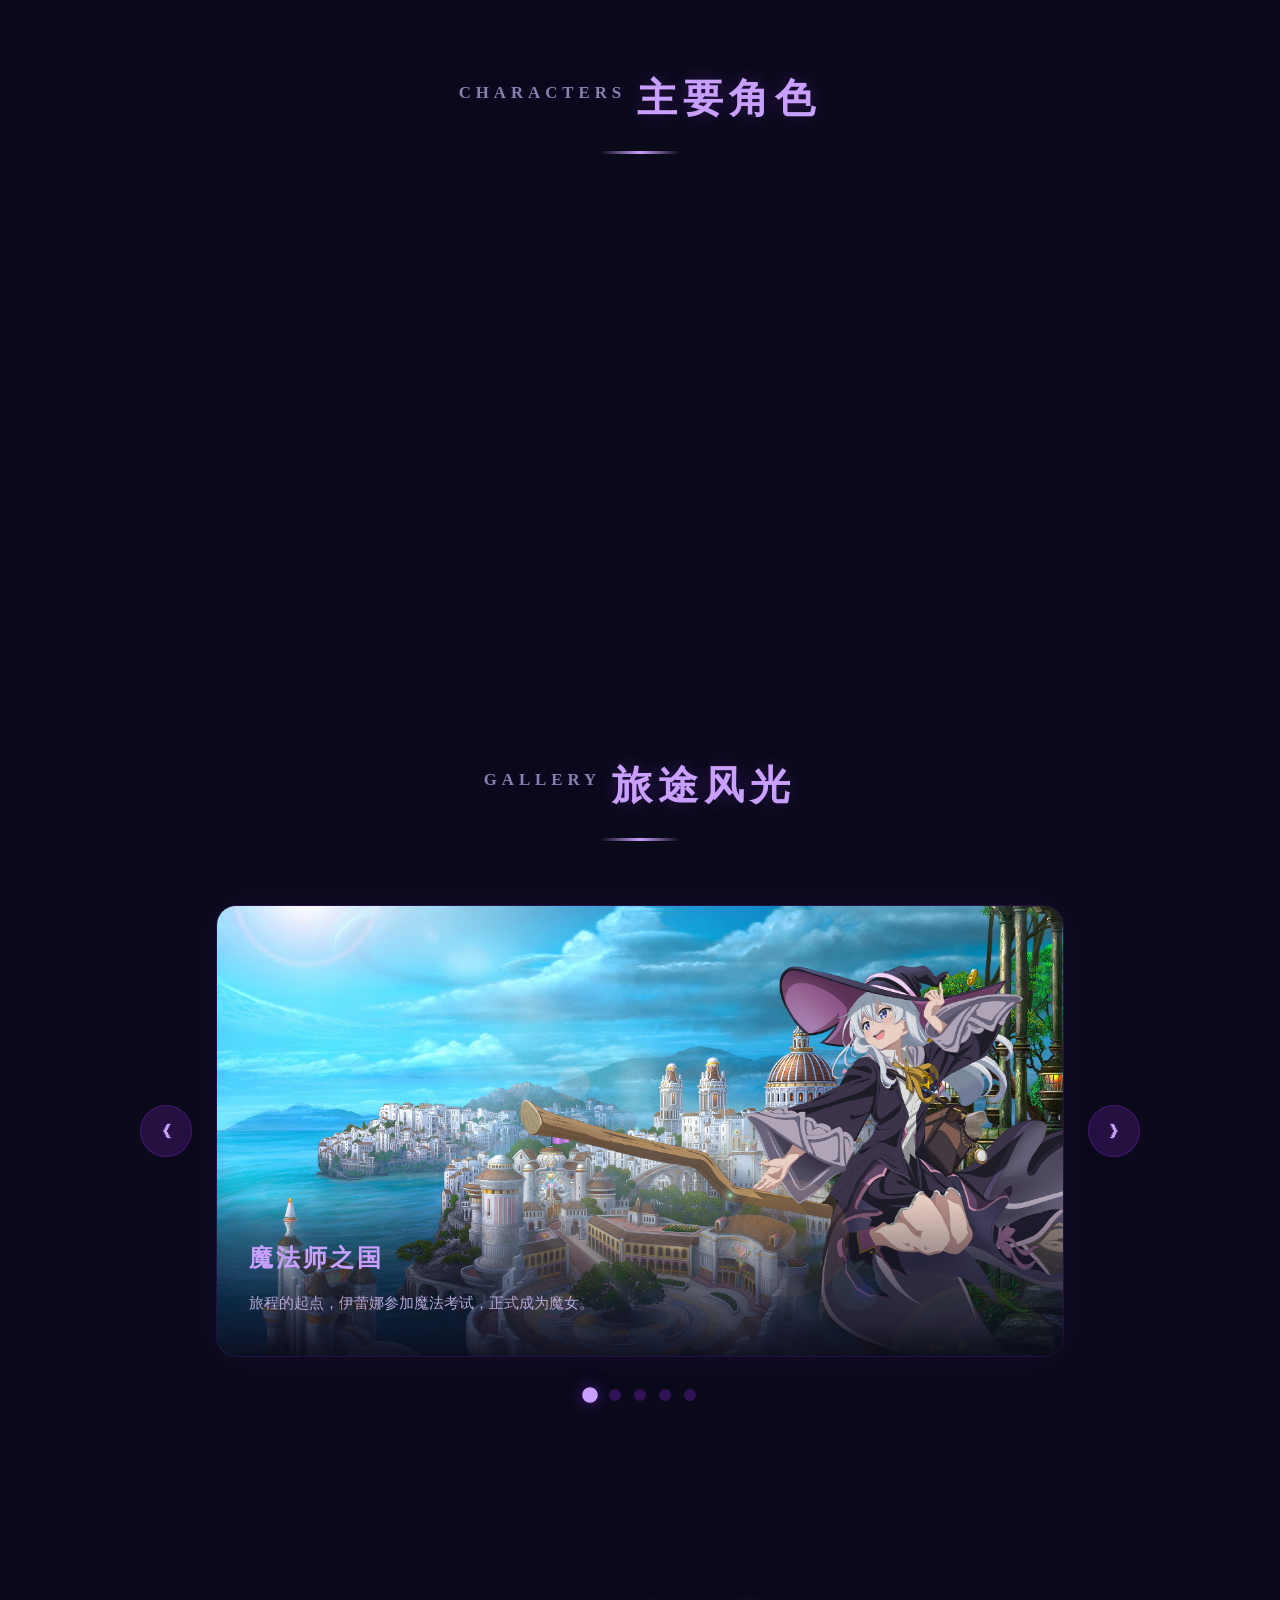
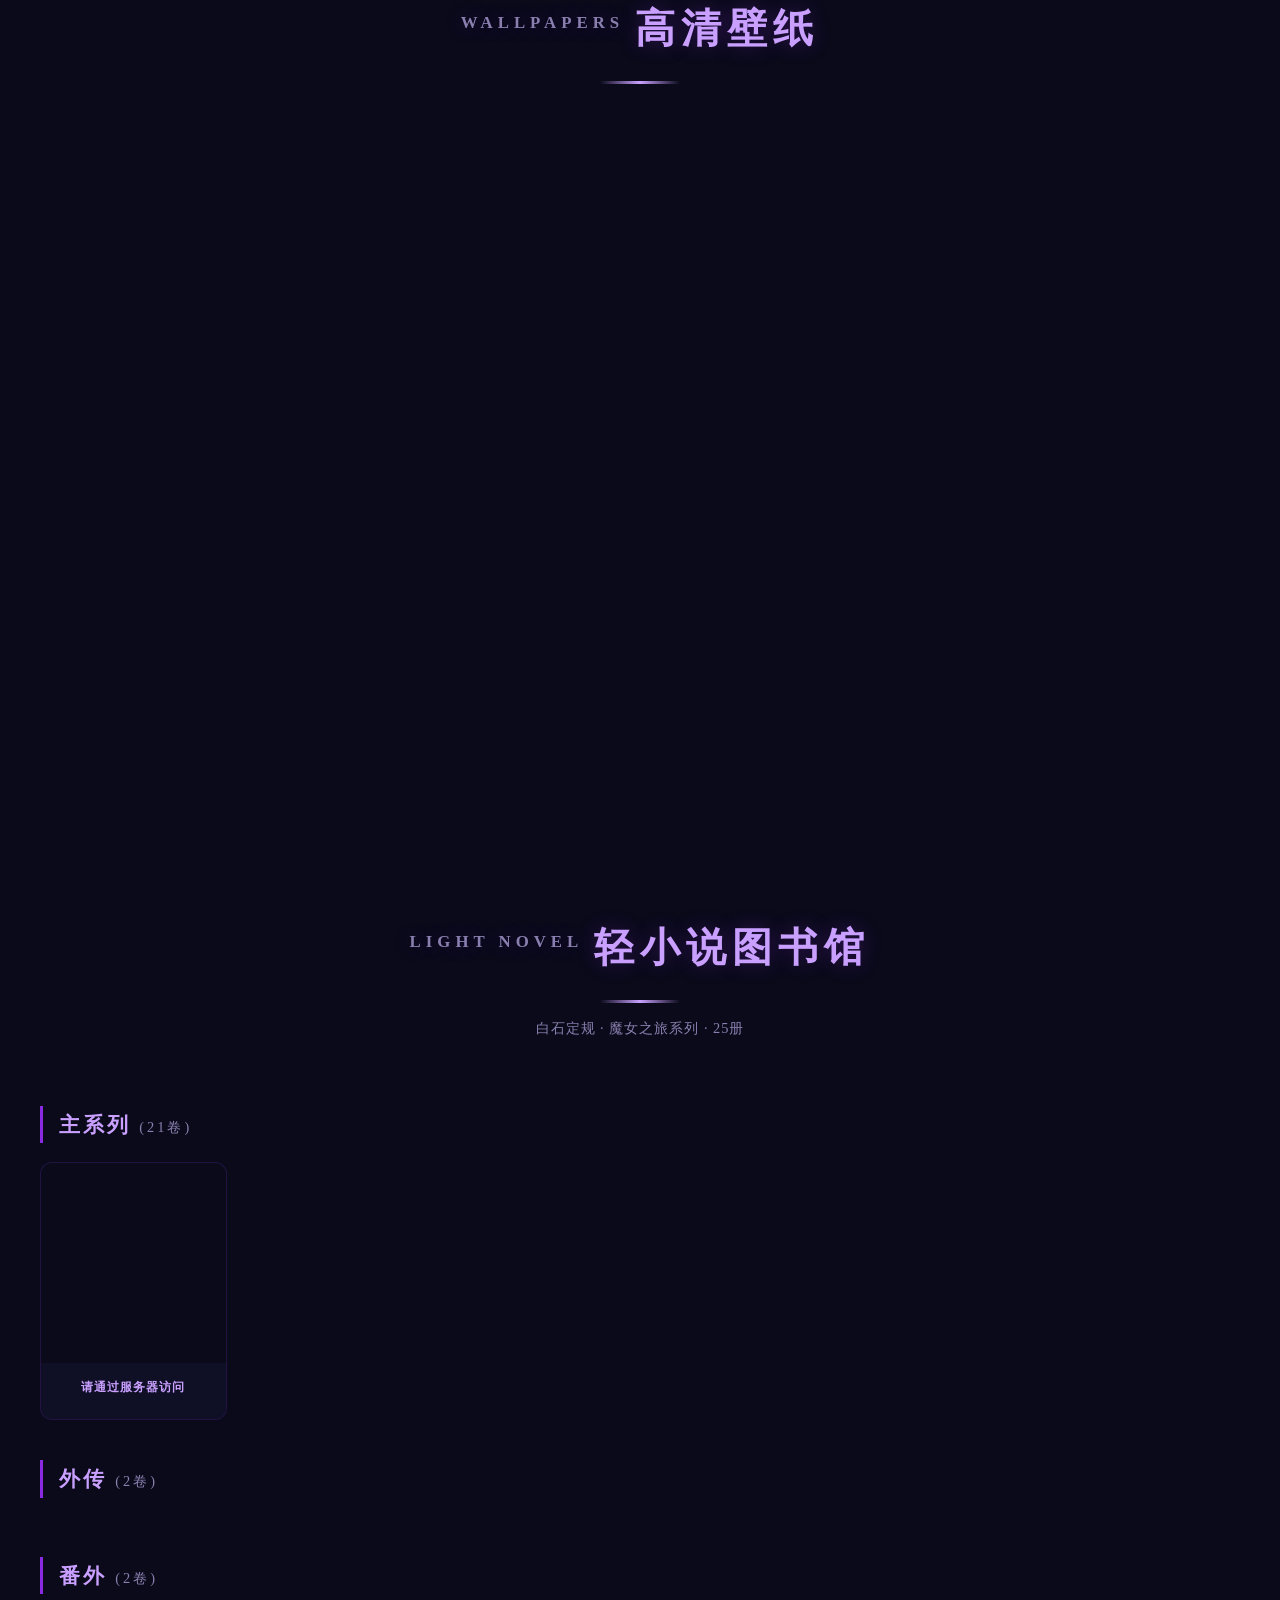
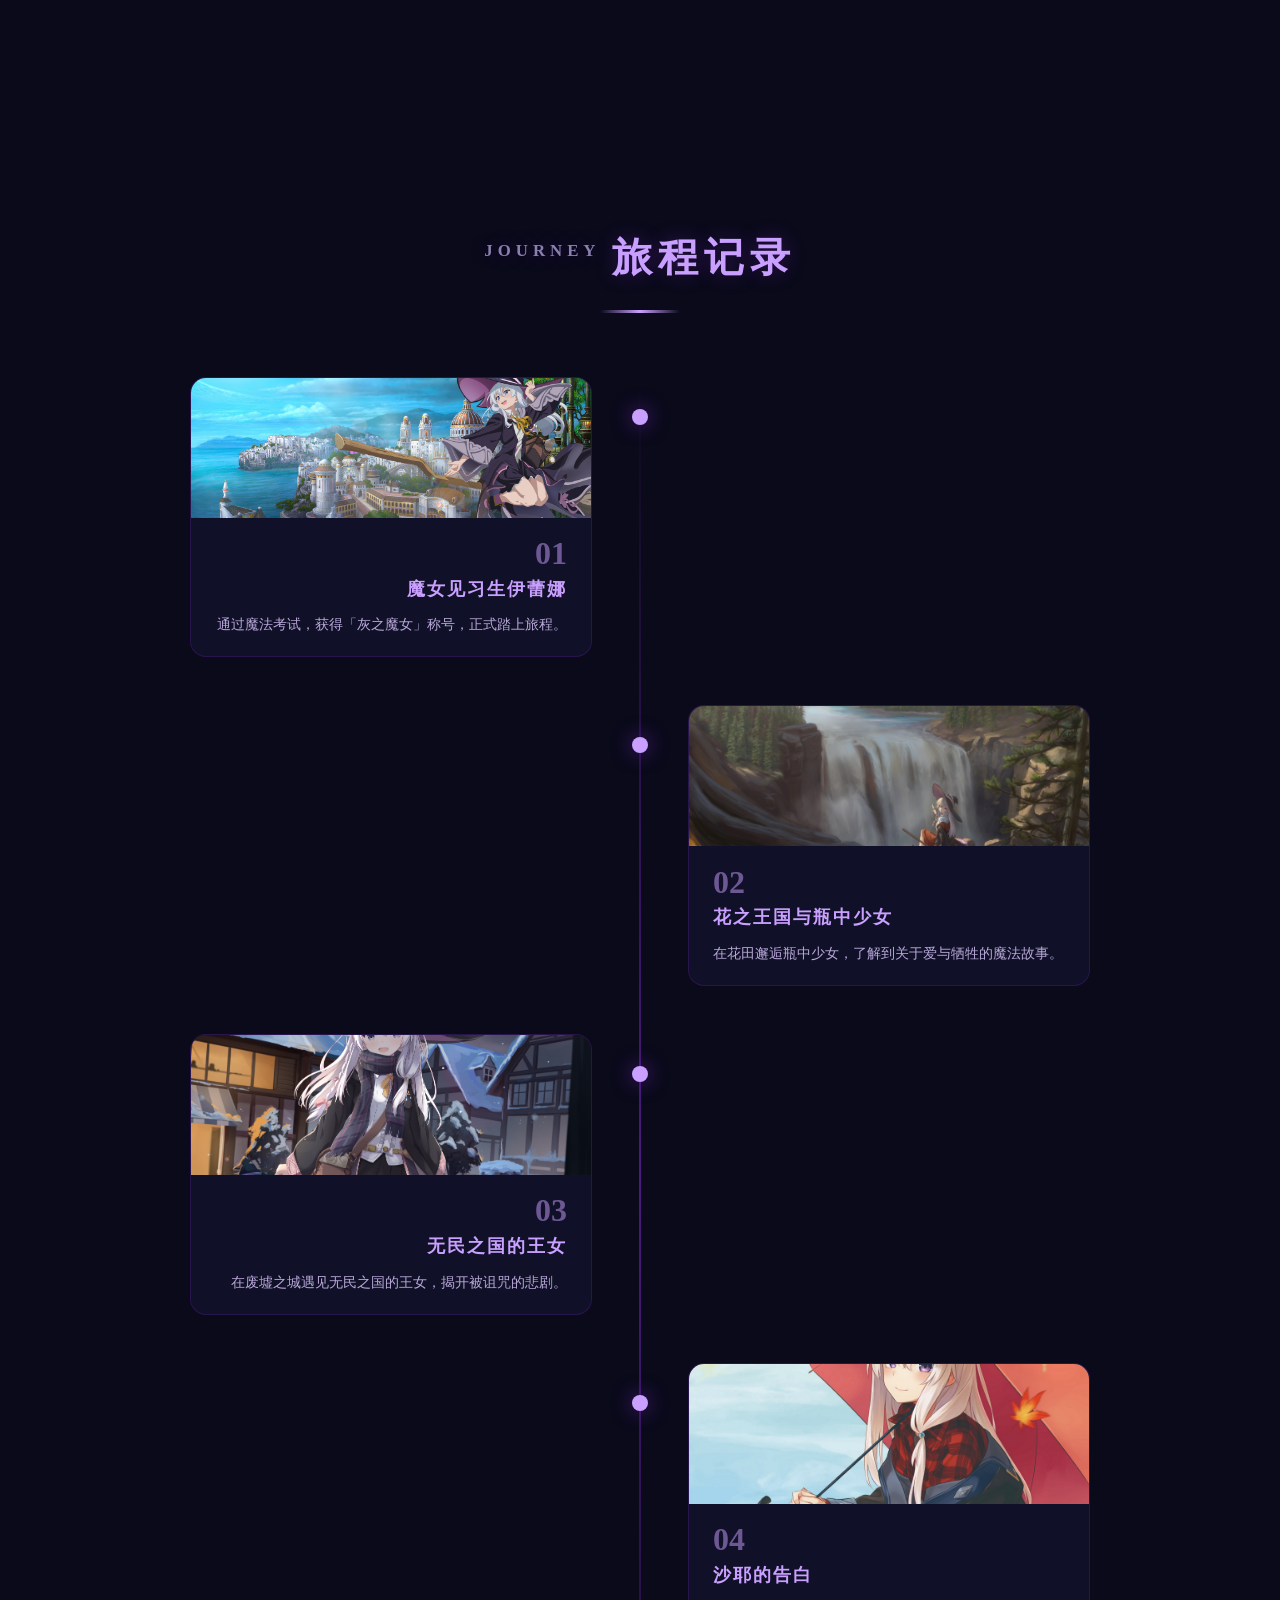
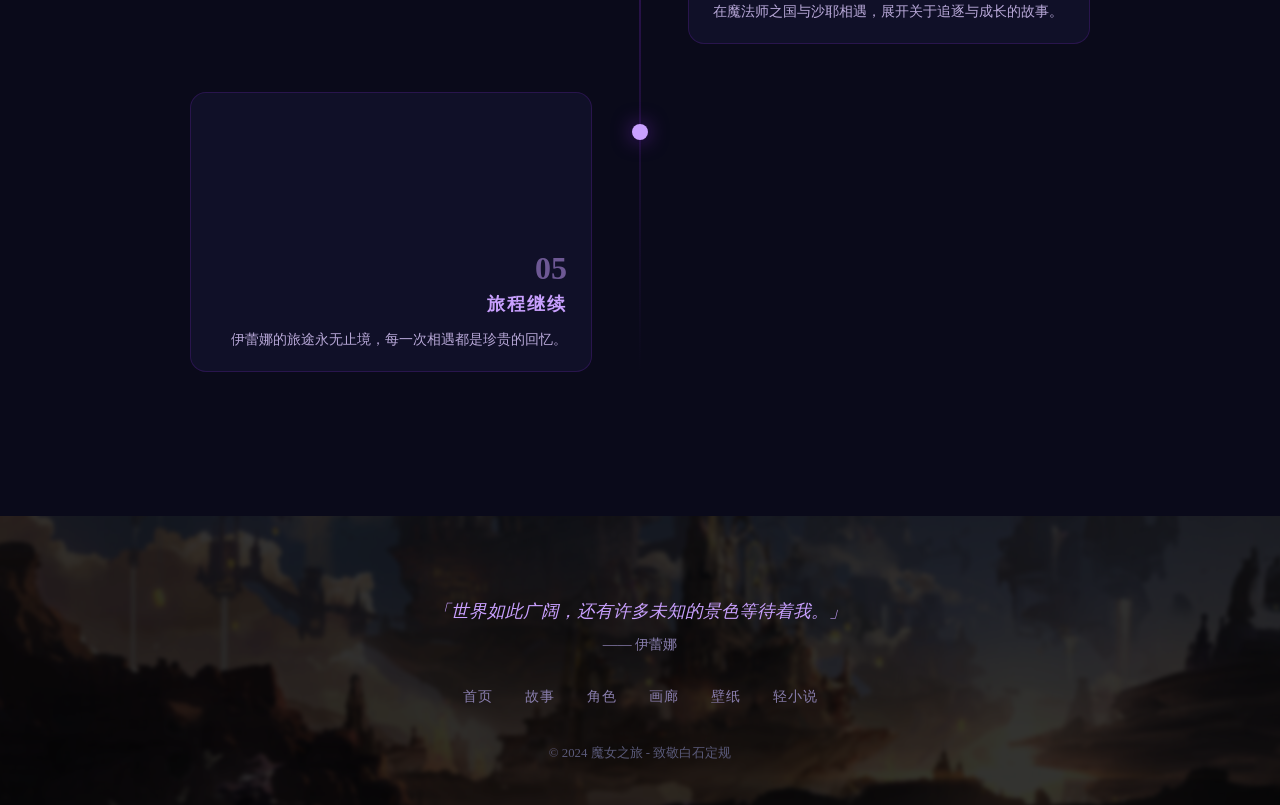
==== commit 63dbe2f8: "修复书籍分类逻辑，优化安卓适配 - build.py: 新增 cat 字段（main/spin/extra）到 books.json - script.js: 使用 cat 字段分类替代标题关键词检测" ====
--- a/index.html
+++ b/index.html
@@ -2,7 +2,11 @@
 <html lang="zh-CN">
 <head>
 <meta charset="UTF-8">
-<meta name="viewport" content="width=device-width,initial-scale=1.0">
+<meta name="viewport" content="width=device-width,initial-scale=1.0,maximum-scale=1.0,user-scalable=no,viewport-fit=cover">
+<meta name="theme-color" content="#0a0a1a">
+<meta name="apple-mobile-web-app-capable" content="yes">
+<meta name="apple-mobile-web-app-status-bar-style" content="black-translucent">
+<meta name="format-detection" content="telephone=no">
 <title>魔女之旅</title>
 <link rel="icon" type="image/png" href="images/favicon.png">
 <link rel="stylesheet" href="style.css">
--- a/style.css
+++ b/style.css
@@ -1,4 +1,4 @@
-*{margin:0;padding:0;box-sizing:border-box}html{scroll-behavior:smooth;font-size:16px}body{font-family:'Georgia','Noto Serif SC','SimSun',serif;background:#0a0a1a;color:#e0d8f0;line-height:1.8;overflow-x:hidden}a{color:inherit;text-decoration:none}
+*{margin:0;padding:0;box-sizing:border-box}html{scroll-behavior:smooth;font-size:16px}body{font-family:'Georgia','Noto Serif SC','SimSun',serif;background:#0a0a1a;color:#e0d8f0;line-height:1.8;overflow-x:hidden;-webkit-tap-highlight-color:transparent;-webkit-font-smoothing:antialiased}a{color:inherit;text-decoration:none}
 
 /* navbar */
 .navbar{position:fixed;top:0;left:0;width:100%;z-index:1000;padding:.6rem 2rem;transition:background .4s}
@@ -181,28 +181,128 @@
 .reader-loaded.show{display:flex}
 
 /* responsive */
+@media(max-width:1024px){
+  .books-grid{grid-template-columns:repeat(4,1fr)}
+}
 @media(max-width:768px){
-  .nav-menu{position:fixed;top:0;right:-100%;width:70%;height:100vh;background:rgba(10,10,26,.98);flex-direction:column;justify-content:center;align-items:center;gap:2.5rem;transition:right .4s;backdrop-filter:blur(10px)}
-  .nav-menu.active{right:0}.nav-menu a{font-size:1.2rem}
-  .nav-toggle{display:block;z-index:1001}
+  .nav-menu{position:fixed;top:0;right:-100%;width:75%;height:100vh;height:100dvh;background:rgba(10,10,26,.98);flex-direction:column;justify-content:center;align-items:center;gap:2.5rem;transition:right .4s;backdrop-filter:blur(10px);z-index:1000}
+  .nav-menu.active{right:0}
+  .nav-menu a{font-size:1.3rem;padding:.8rem;min-height:48px;display:flex;align-items:center}
+  .nav-toggle{display:block;z-index:1001;font-size:1.8rem;padding:.5rem}
+  .navbar{padding:.5rem 1rem}
+  .hero{min-height:100vh;min-height:100dvh}
   .hero-title{font-size:2.8rem;letter-spacing:8px}
-  .hero-btns{flex-direction:column;align-items:center}
-  .story-row{grid-template-columns:1fr}
-  .chars-row{grid-template-columns:repeat(2,1fr)}
-  .gallery-wrap{flex-direction:column}.gallery-slider{min-height:300px;width:100%}
-  .walls-grid{grid-template-columns:repeat(2,1fr)}
-  .books-grid{grid-template-columns:repeat(3,1fr)}
+  .hero-subtitle{font-size:.85rem;letter-spacing:3px}
+  .hero-desc{font-size:1rem;padding:0 1rem}
+  .hero-btns{flex-direction:column;align-items:center;gap:1rem}
+  .btn{padding:.7rem 1.8rem;font-size:.9rem;width:100%;max-width:260px;text-align:center}
+  .hero-scroll{bottom:1rem}
+  .hero-scroll span{font-size:.7rem}
+  .story-row{grid-template-columns:1fr;gap:1.5rem}
+  .story-card{min-height:260px}
+  .chars-row{grid-template-columns:repeat(2,1fr);gap:1rem}
+  .char-card{min-height:280px;padding:1.5rem 1rem}
+  .char-avatar{width:70px;height:70px}
+  .gallery-wrap{flex-direction:column;gap:.8rem}
+  .gallery-slider{min-height:280px;width:100%}
+  .gallery-btn{width:44px;height:44px;font-size:1rem;flex-shrink:0}
+  .slide-cap{padding:1.5rem 1rem}
+  .slide-cap h3{font-size:1.2rem}
+  .slide-cap p{font-size:.85rem}
+  .walls-grid{grid-template-columns:repeat(3,1fr);gap:.8rem}
+  .books-grid{grid-template-columns:repeat(3,1fr);gap:.8rem}
+  .book-cover{height:170px}
+  .book-info h4{font-size:.72rem}
+  .book-read,.book-dl{font-size:.65rem;padding:.25rem .6rem}
   .timeline::before{left:1rem}
-  .tl-item{width:100%;padding-left:2.5rem!important;padding-right:0!important;left:0!important;text-align:left!important}
-  .tl-item::before{left:.2rem!important}
+  .tl-item{width:100%;padding-left:2.5rem!important;padding-right:0!important;left:0!important;text-align:left!important;margin-bottom:2rem}
+  .tl-item::before{left:.2rem!important;top:1.5rem;width:12px;height:12px}
+  .tl-img{height:120px}
+  .tl-body{padding:1rem 1.2rem}
+  .tl-num{font-size:1.5rem}
+  .tl-body h3{font-size:1rem}
+  .tl-body p{font-size:.82rem}
   .s-en{font-size:.95rem;letter-spacing:3px;vertical-align:6px}
   .section{padding:4rem 1rem}
+  .section-header{margin-bottom:2.5rem}
+  .section-header h2{font-size:2rem;letter-spacing:4px}
+  .reader-header{padding:.6rem .8rem;gap:.5rem}
+  .reader-header h3{font-size:.85rem}
+  .reader-close{width:32px;height:32px;font-size:1rem}
   .reader-toc{width:100%}
+  .reader-content{padding:1rem}
+  .reader-inner h1{font-size:1.3rem}
+  .reader-inner p{font-size:16px;text-indent:1.5em}
+  .reader-nav button{font-size:.8rem;padding:.5rem 1rem}
+  .footer{padding:3rem 1rem 2rem}
+  .footer-links{flex-wrap:wrap;gap:1rem}
+  .footer-quote{font-size:1rem}
+  .back-to-top{width:40px;height:40px;bottom:1rem;right:1rem}
+  .lightbox img{max-width:95vw}
+  .lb-close{top:.5rem;right:.8rem;width:36px;height:36px;font-size:1.5rem}
+  .wall-item span,.wall-item a{font-size:.65rem;padding:.4rem .6rem}
+  .books-cat{font-size:1.1rem;margin:2rem 0 1rem}
 }
 @media(max-width:480px){
-  .chars-row{grid-template-columns:1fr}
   .hero-title{font-size:2rem;letter-spacing:4px}
-  .section-header h2{font-size:1.8rem}
-  .walls-grid{grid-template-columns:1fr 1fr}
-  .books-grid{grid-template-columns:repeat(2,1fr)}
+  .hero-subtitle{font-size:.75rem;letter-spacing:2px}
+  .hero-desc{font-size:.9rem}
+  .hero-author{font-size:.85rem}
+  .section-header h2{font-size:1.6rem;letter-spacing:3px}
+  .s-en{font-size:.85rem;top:-.8rem}
+  .chars-row{grid-template-columns:1fr;gap:.8rem}
+  .char-card{min-height:auto;padding:1.8rem 1.2rem}
+  .gallery-slider{min-height:220px}
+  .walls-grid{grid-template-columns:repeat(2,1fr);gap:.5rem}
+  .books-grid{grid-template-columns:repeat(2,1fr);gap:.5rem}
+  .book-cover{height:150px}
+  .book-info{padding:.6rem .5rem}
+  .book-info h4{font-size:.68rem}
+  .book-read,.book-dl{font-size:.62rem;padding:.2rem .5rem}
+  .story-card{min-height:220px}
+  .story-card-body{padding:1.5rem}
+  .story-card-body h3{font-size:1.1rem}
+  .story-card-body p{font-size:.82rem}
+  .reader-content{padding:.5rem}
+  .reader-inner{padding:0}
+  .reader-inner h1{font-size:1.1rem}
+  .reader-inner p{font-size:15px;text-indent:1.5em;line-height:1.8}
+  .reader-nav{gap:.5rem;flex-wrap:wrap}
+  .reader-nav button{font-size:.75rem;padding:.4rem .8rem}
+  .reader-nav span{font-size:.75rem}
+  .tl-img{height:100px}
+  .footer-links{gap:.8rem}
+  .footer-links a{font-size:.8rem}
+  .nav-logo{font-size:1.1rem}
+  .nav-logo-img{width:28px;height:28px}
+  .section{padding:3rem .8rem}
+  .section-header{margin-bottom:2rem}
+  .timeline::before{left:.5rem}
+  .tl-item{padding-left:2rem!important}
+  .tl-item::before{left:0!important;width:10px;height:10px}
+}
+
+/* Android touch fixes */
+@supports(-webkit-overflow-scrolling:touch){
+  .reader-content,.reader-toc{-webkit-overflow-scrolling:touch}
+  .nav-menu a,.btn,.gallery-btn,.back-to-top,.reader-close,.book-read,.book-dl,.reader-nav button,.lb-close{touch-action:manipulation}
+  .gallery-btn,.back-to-top,.reader-close{min-width:44px;min-height:44px}
+  .book-read,.book-dl,.reader-nav button{min-height:36px}
+}
+
+/* safe area / notch */
+@supports(padding:env(safe-area-inset-top)){
+  .navbar{padding-top:calc(.5rem + env(safe-area-inset-top,0px))}
+  .reader-header{padding-top:calc(.6rem + env(safe-area-inset-top,0px))}
+}
+
+/* landscape phone */
+@media(max-height:500px)and(orientation:landscape){
+  .hero{min-height:auto;padding:6rem 2rem 3rem}
+  .hero-title{font-size:2rem;margin-bottom:.5rem}
+  .hero-subtitle{margin-bottom:.3rem}
+  .hero-desc{margin-bottom:.2rem}
+  .hero-author{margin-bottom:1rem}
+  .hero-scroll{display:none}
+  .gallery-slider{min-height:200px}
 }
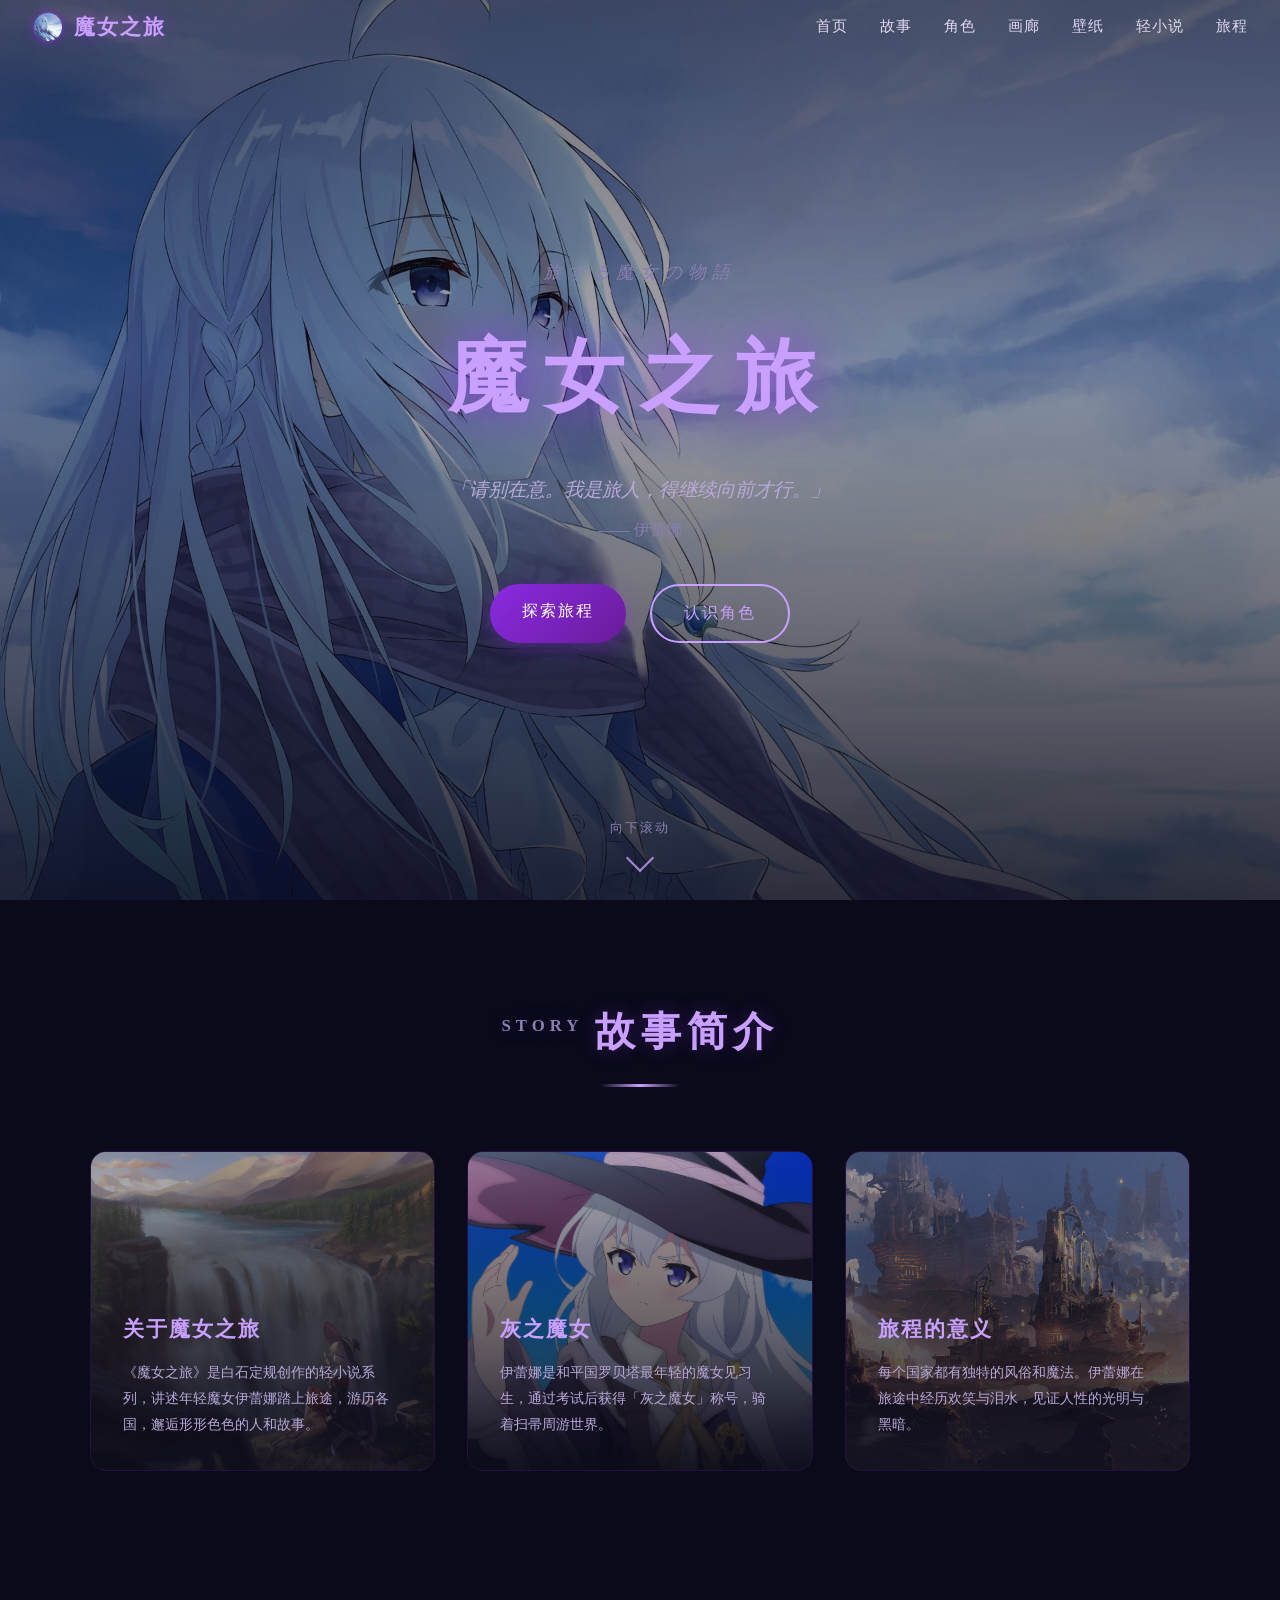
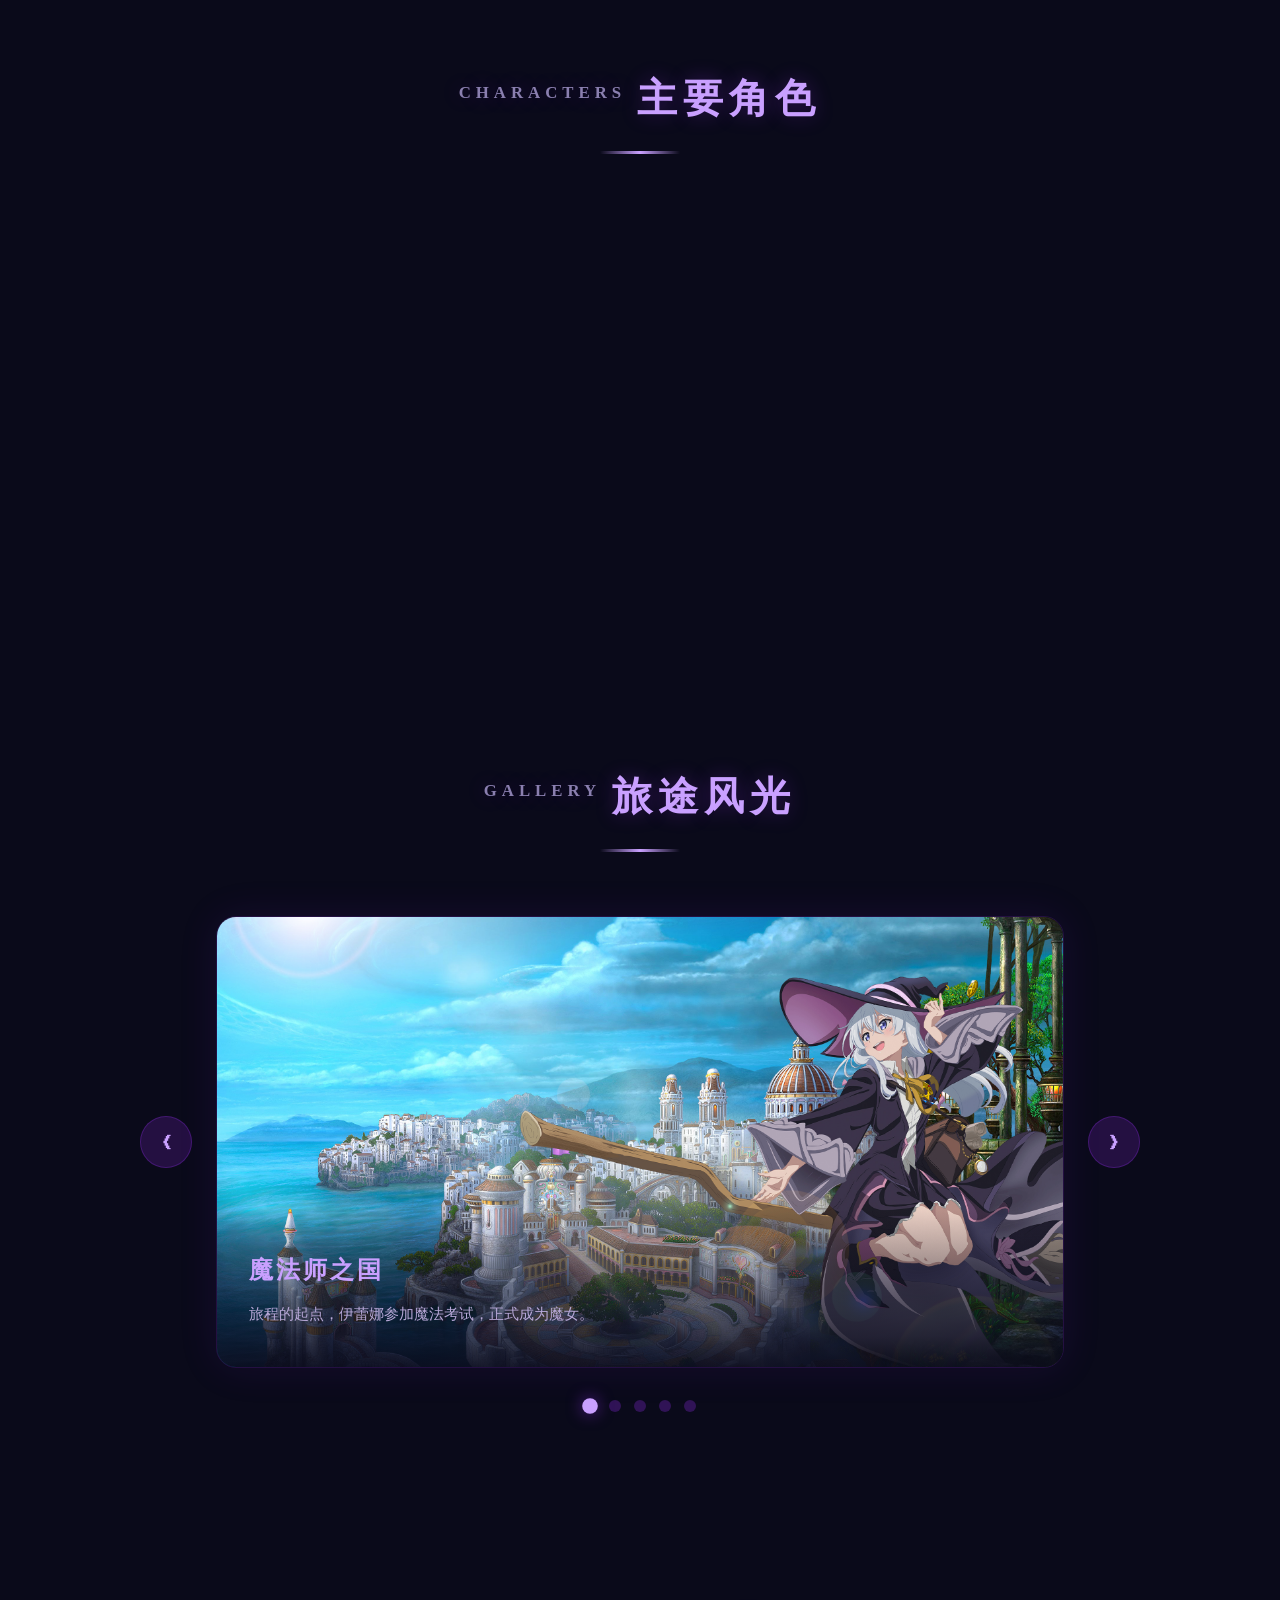
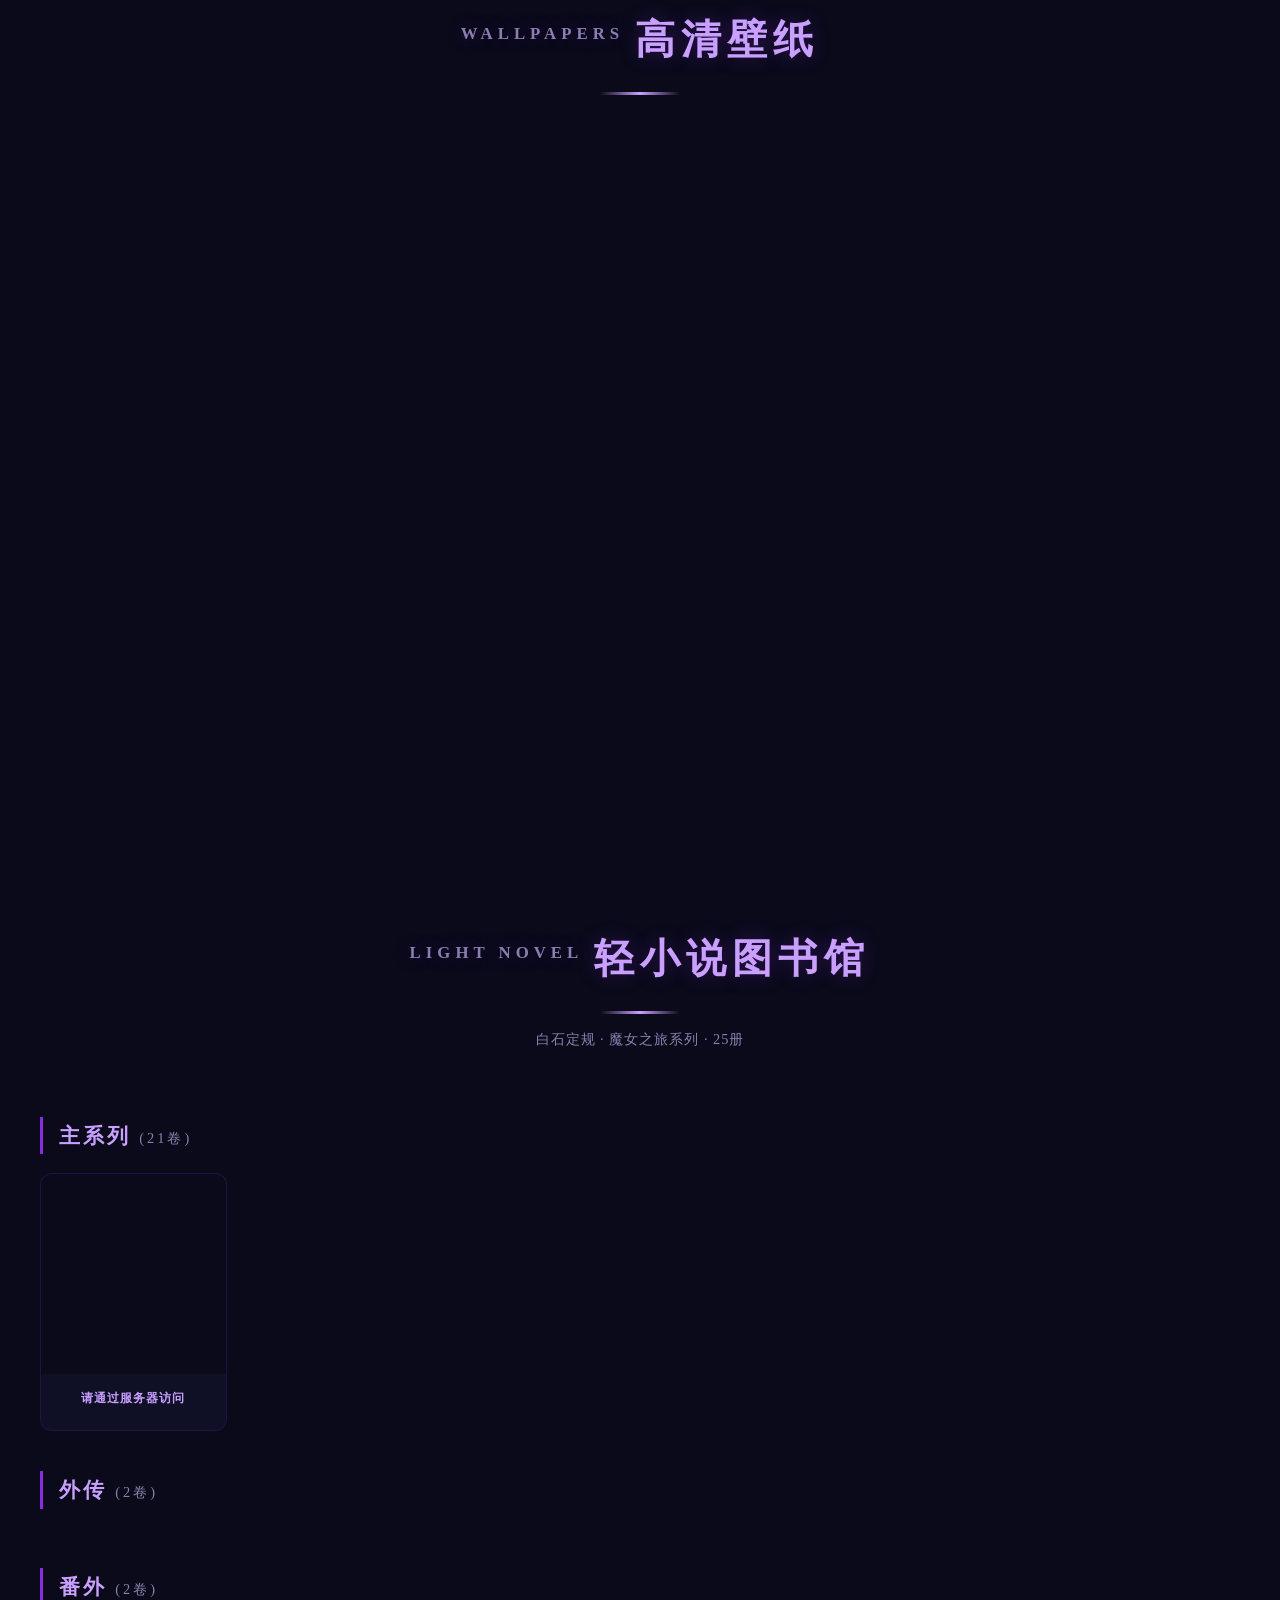
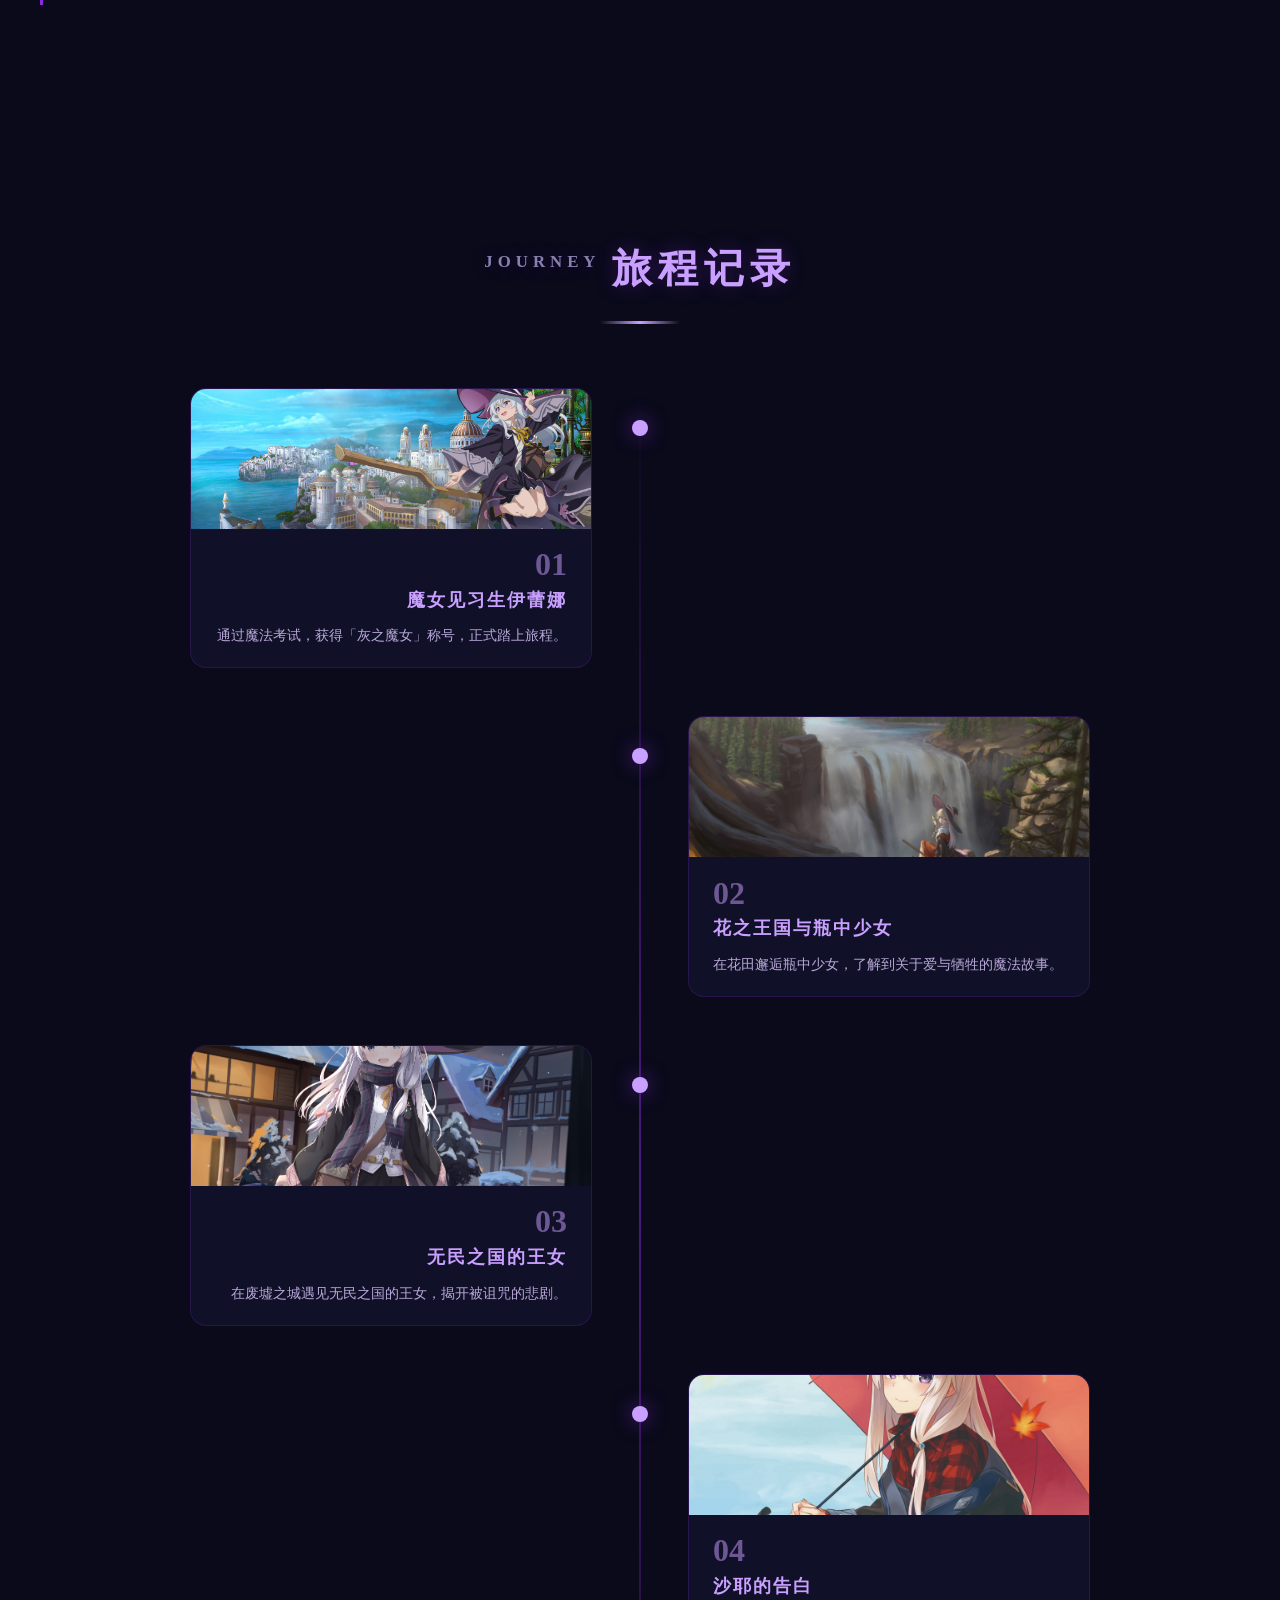
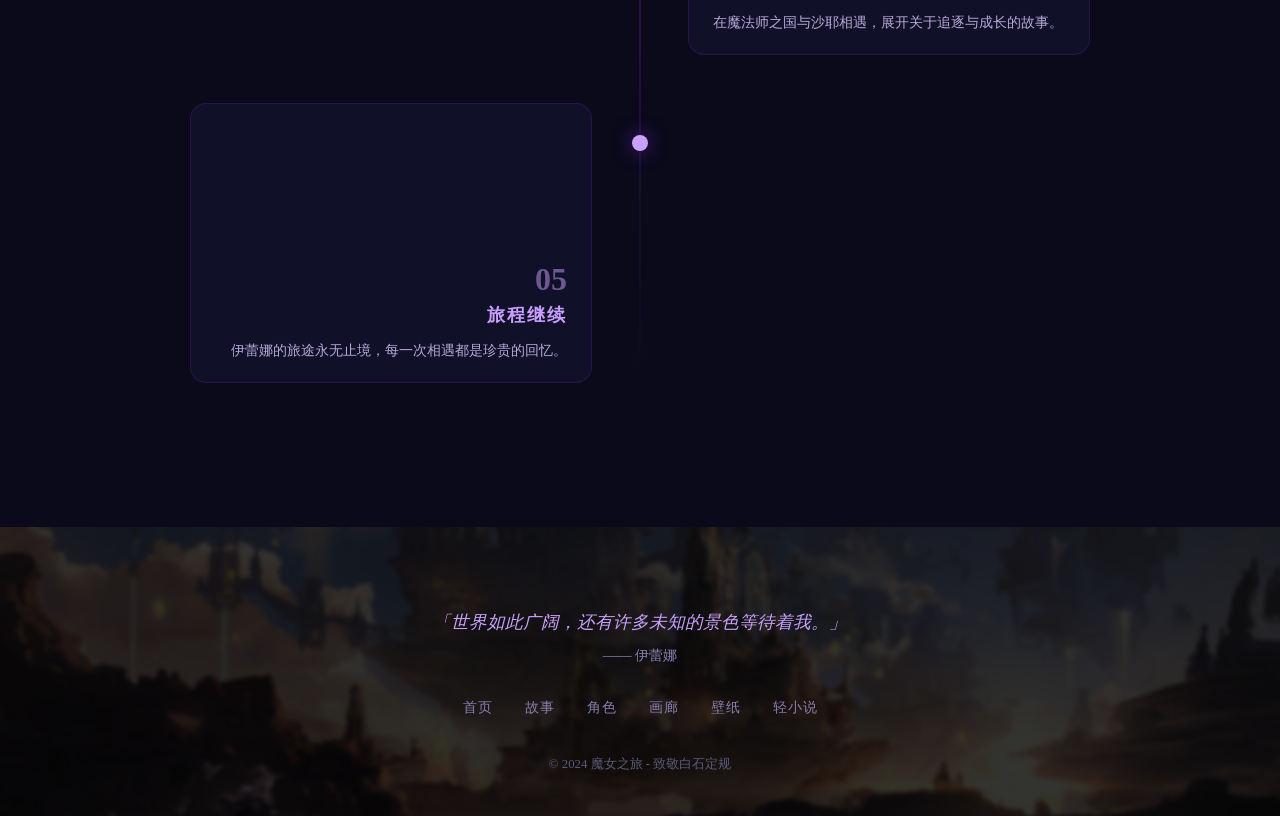
==== commit 2c6df01f: "提取 EPUB 人设图，修正角色图片，完善人物信息 - 从 25 本 EPUB 提取 415 张图片，按尺寸分类：   竖版高分辨率 → images/characters/（人设图）   横版 → " ====
--- a/index.html
+++ b/index.html
@@ -82,33 +82,33 @@
     <div class="divider"></div>
   </div>
   <div class="chars-row">
-    <div class="char-card">
-      <div class="char-bg" style="background-image:url('images/gallery-02.jpg')"></div>
-      <img src="images/hero-bg.jpg" class="char-avatar">
+    <div class="char-card" title="伊蕾娜 — 灰之魔女。银发灰瞳的年轻魔女，15岁通过考试成为史上最年轻的魔女。性格自信而略带自恋，旅行途中旁观各国悲欢。声优：本渡华。">
+      <div class="char-bg" style="background-image:url('images/characters/elaina.jpg')"></div>
+      <img src="images/characters/elaina.jpg" class="char-avatar" alt="伊蕾娜人设图">
       <h3>伊蕾娜</h3>
       <p class="char-title">灰之魔女</p>
-      <p class="char-desc">天才魔女，自幼憧憬旅行，成为魔女后踏上环游世界的旅程。</p>
-    </div>
-    <div class="char-card">
-      <div class="char-bg" style="background-image:url('images/wp-06.jpg')"></div>
-      <img src="images/wp-02.png" class="char-avatar">
+      <p class="char-desc">银发灰瞳的天才魔女。15岁通过考试成为最年轻的魔女，怀揣《妮可冒险记》的憧憬踏上旅途。自信而略带自恋，以旁观者的视角游历各国。</p>
+    </div>
+    <div class="char-card" title="芙兰 — 星尘之魔女。伊蕾娜的师父，银发紫眸，性格随性慵懒但实力深不可测。教授伊蕾娜魔法的根基，也是她旅途的起点。声优：伊泽赖子。">
+      <div class="char-bg" style="background-image:url('images/characters/fran.jpg')"></div>
+      <img src="images/characters/fran.jpg" class="char-avatar" alt="芙兰人设图">
       <h3>芙兰</h3>
       <p class="char-title">星尘之魔女</p>
-      <p class="char-desc">伊蕾娜的师父，实力强大，默默守护着伊蕾娜的成长。</p>
-    </div>
-    <div class="char-card">
-      <div class="char-bg" style="background-image:url('images/wp-04.png')"></div>
-      <img src="images/wp-05.jpg" class="char-avatar">
+      <p class="char-desc">伊蕾娜的师父，银发紫眸。性格随性慵懒，但魔法实力深不可测。将伊蕾娜培养为魔女后送她踏上旅程，默默守护着弟子的成长。</p>
+    </div>
+    <div class="char-card" title="沙耶 — 炭之魔女。黑发红瞳的东方少女，在魔法师之国与伊蕾娜相遇后产生强烈仰慕。性格认真努力，师从芙兰。声优：黑泽朋世。">
+      <div class="char-bg" style="background-image:url('images/characters/saya.jpg')"></div>
+      <img src="images/characters/saya.jpg" class="char-avatar" alt="沙耶人设图">
       <h3>沙耶</h3>
       <p class="char-title">炭之魔女</p>
-      <p class="char-desc">来自东方，对伊蕾娜怀有强烈崇拜，努力成长为独当一面的魔女。</p>
-    </div>
-    <div class="char-card">
-      <div class="char-bg" style="background-image:url('images/wp-03.jpg')"></div>
-      <img src="images/gallery-04.jpg" class="char-avatar">
+      <p class="char-desc">黑发红瞳的东方少女，来自东洋之国。在魔法师之国与伊蕾娜相遇后产生强烈仰慕之情，性格认真努力，后师从芙兰成为魔女。</p>
+    </div>
+    <div class="char-card" title="席拉 — 暗夜之魔女。芙兰的旧识，魔女协会成员。性格冷静沉着，擅长暗系魔法，多次在旅途中指引伊蕾娜。">
+      <div class="char-bg" style="background-image:url('images/characters/sheila.jpg')"></div>
+      <img src="images/characters/sheila.jpg" class="char-avatar" alt="席拉人设图">
       <h3>席拉</h3>
       <p class="char-title">暗夜之魔女</p>
-      <p class="char-desc">魔女协会成员，芙兰旧识，冷静沉着，多次帮助伊蕾娜。</p>
+      <p class="char-desc">芙兰的旧识，魔女协会成员。性格冷静沉着，对魔法有独特理解。多次在旅途中与伊蕾娜相遇并给予指引，暗系魔法造诣极高。</p>
     </div>
   </div>
 </section>
--- a/style.css
+++ b/style.css
@@ -58,11 +58,12 @@
 
 /* characters */
 .chars-row{max-width:1200px;margin:0 auto;display:grid;grid-template-columns:repeat(4,1fr);gap:1.5rem}
-.char-card{position:relative;border-radius:16px;overflow:hidden;padding:2rem 1.5rem;text-align:center;transition:transform .4s,border-color .4s,box-shadow .4s;border:1px solid rgba(138,43,226,.15);min-height:340px;display:flex;flex-direction:column;align-items:center;justify-content:center}
+.char-card{position:relative;border-radius:16px;overflow:hidden;padding:2rem 1.5rem;text-align:center;transition:transform .4s,border-color .4s,box-shadow .4s;border:1px solid rgba(138,43,226,.15);min-height:340px;display:flex;flex-direction:column;align-items:center;justify-content:center;cursor:help}
 .char-card:hover{transform:translateY(-10px);border-color:rgba(138,43,226,.5);box-shadow:0 15px 50px rgba(138,43,226,.3)}
-.char-bg{position:absolute;top:0;left:0;width:100%;height:100%;background-size:cover;background-position:center;filter:brightness(.3);transition:transform .5s}
-.char-card:hover .char-bg{transform:scale(1.1)}
-.char-avatar{position:relative;z-index:2;width:90px;height:90px;border-radius:50%;object-fit:cover;border:3px solid rgba(138,43,226,.4);margin-bottom:1.2rem;transition:border-color .3s,box-shadow .3s}
+.char-card:hover::after{content:attr(title);position:absolute;bottom:0;left:0;right:0;padding:1rem 1.2rem;background:linear-gradient(transparent,rgba(10,10,26,.97));font-size:.76rem;color:#8a7faf;line-height:1.6;letter-spacing:.5px;z-index:5;text-align:left}
+.char-bg{position:absolute;top:0;left:0;width:100%;height:100%;background-size:cover;background-position:center top;filter:brightness(.35);transition:transform .5s,filter .4s}
+.char-card:hover .char-bg{transform:scale(1.08);filter:brightness(.2)}
+.char-avatar{position:relative;z-index:2;width:100px;height:100px;border-radius:50%;object-fit:cover;border:3px solid rgba(138,43,226,.4);margin-bottom:1.2rem;transition:border-color .3s,box-shadow .3s}
 .char-card:hover .char-avatar{border-color:rgba(138,43,226,.7);box-shadow:0 0 30px rgba(138,43,226,.4)}
 .char-card h3{position:relative;z-index:2;font-size:1.2rem;color:#c9a0ff;margin-bottom:.3rem;letter-spacing:2px}
 .char-title{position:relative;z-index:2;font-size:.85rem;color:#8a7faf;margin-bottom:.8rem;font-style:italic}
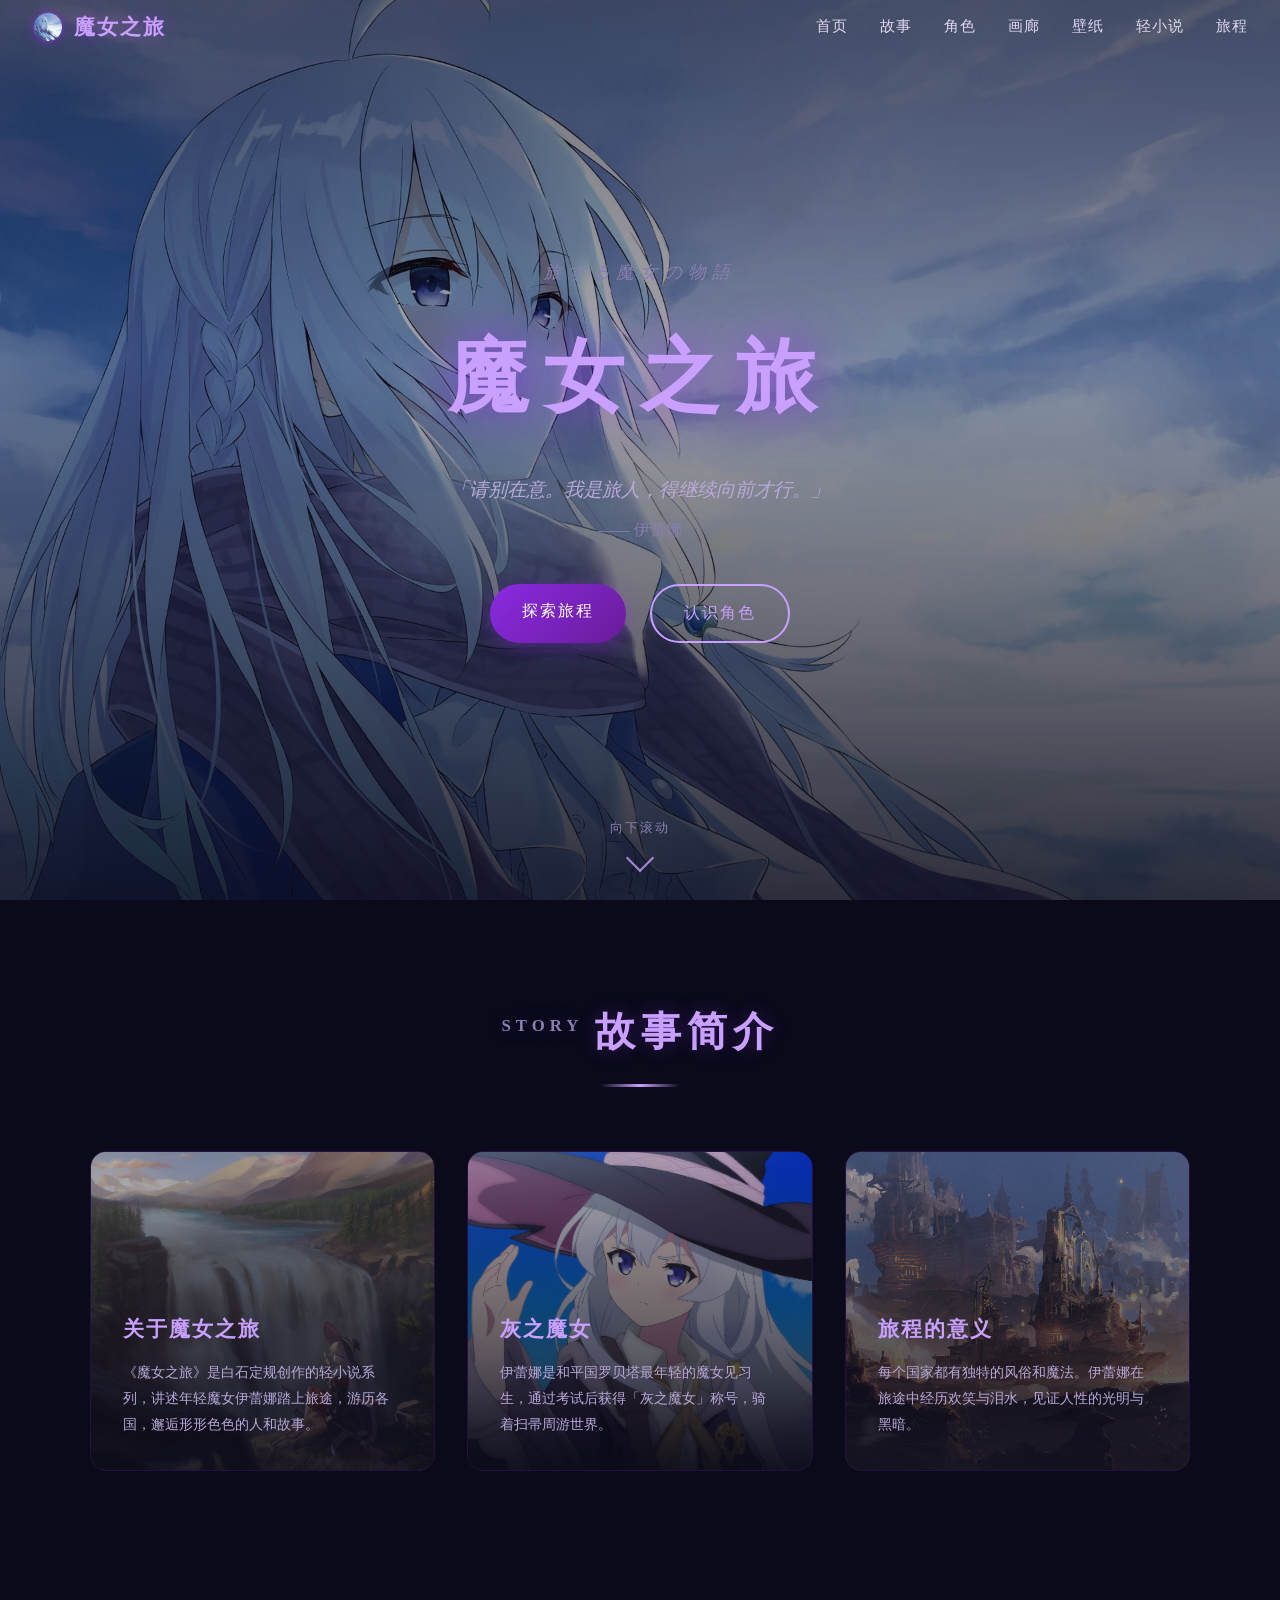
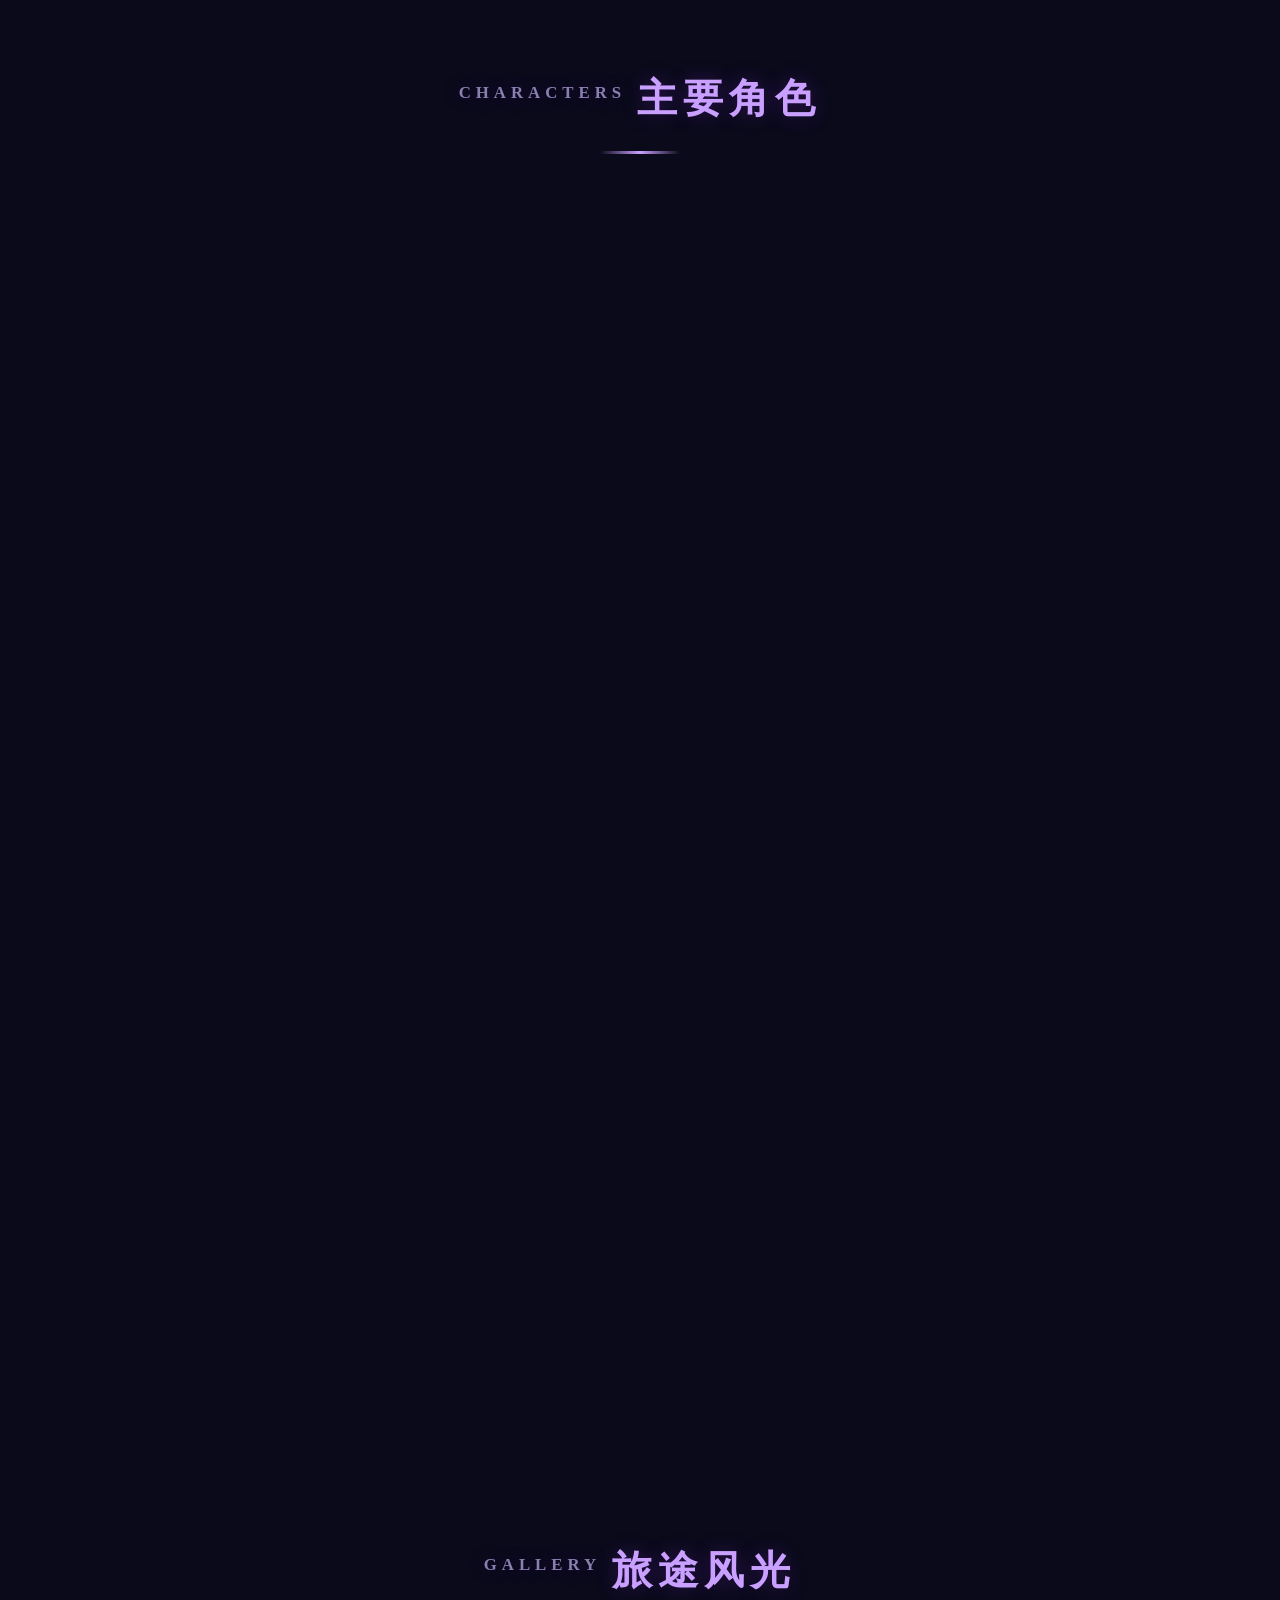
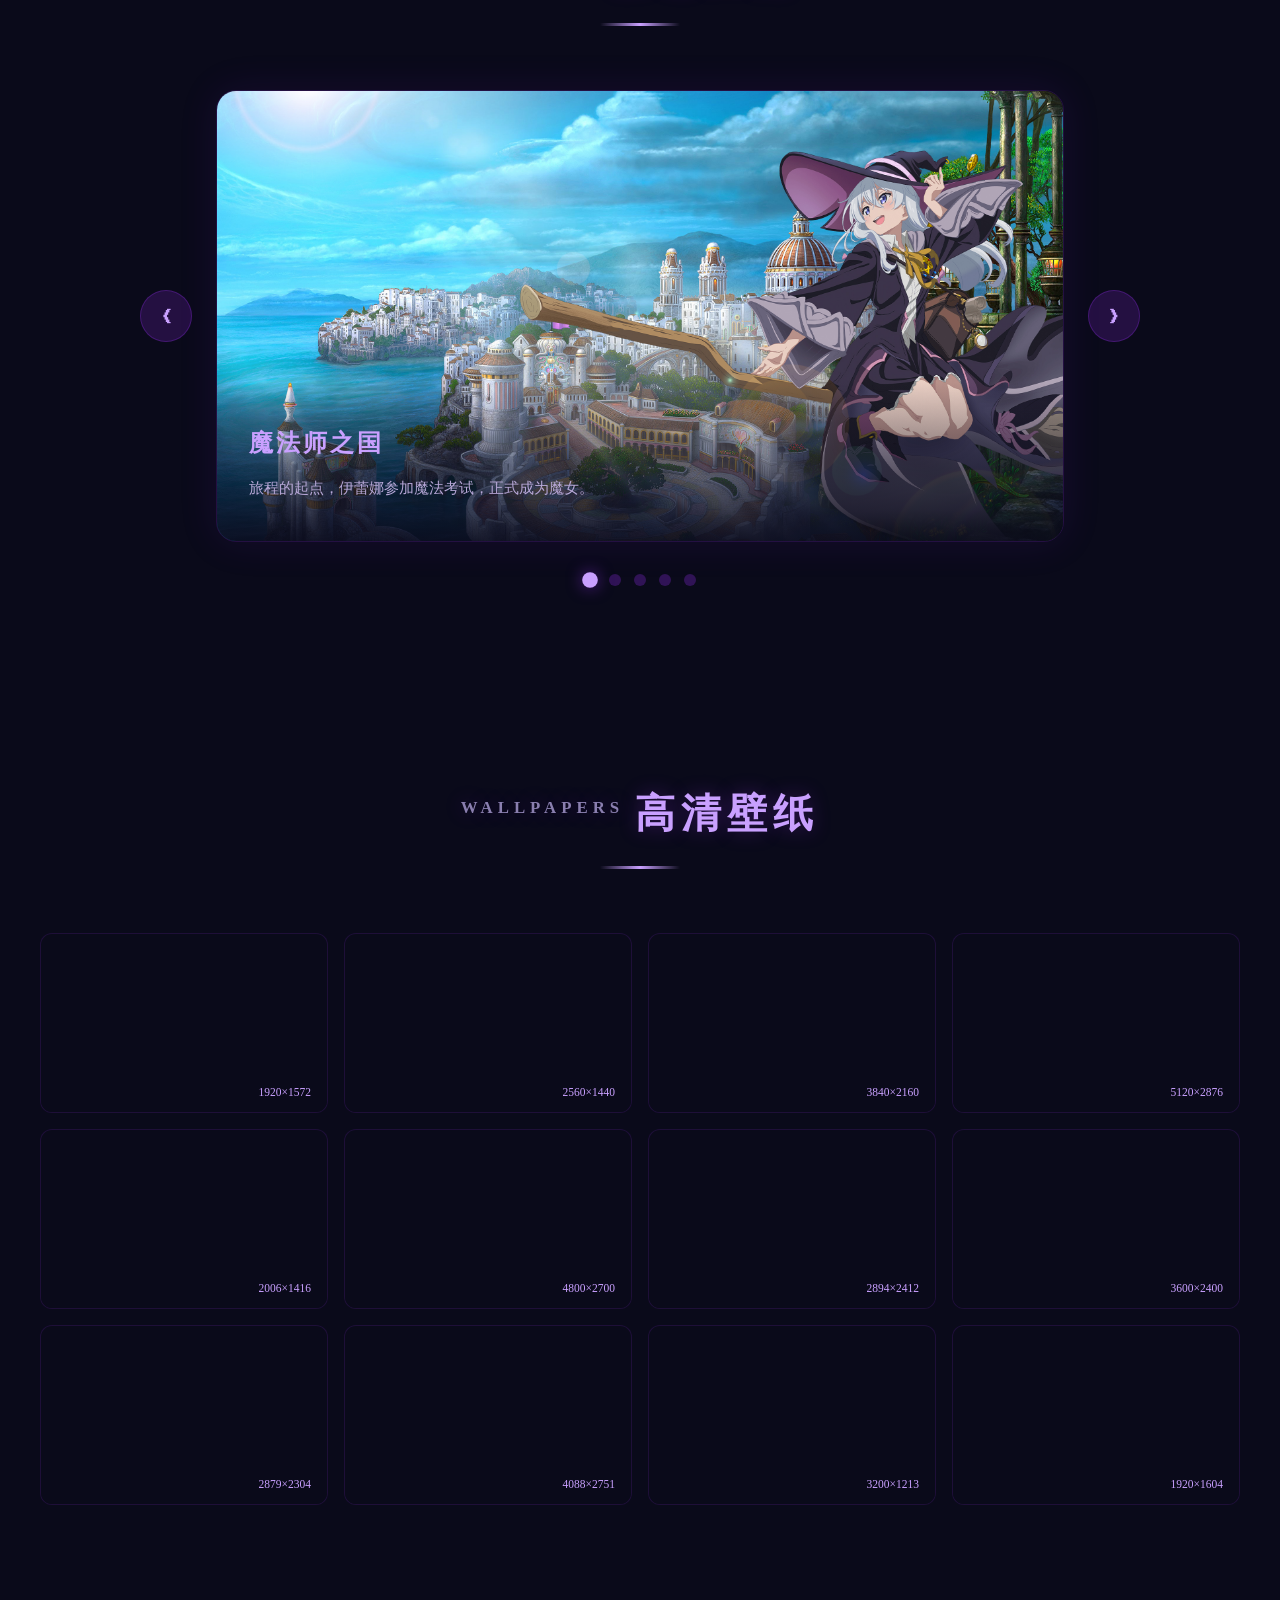
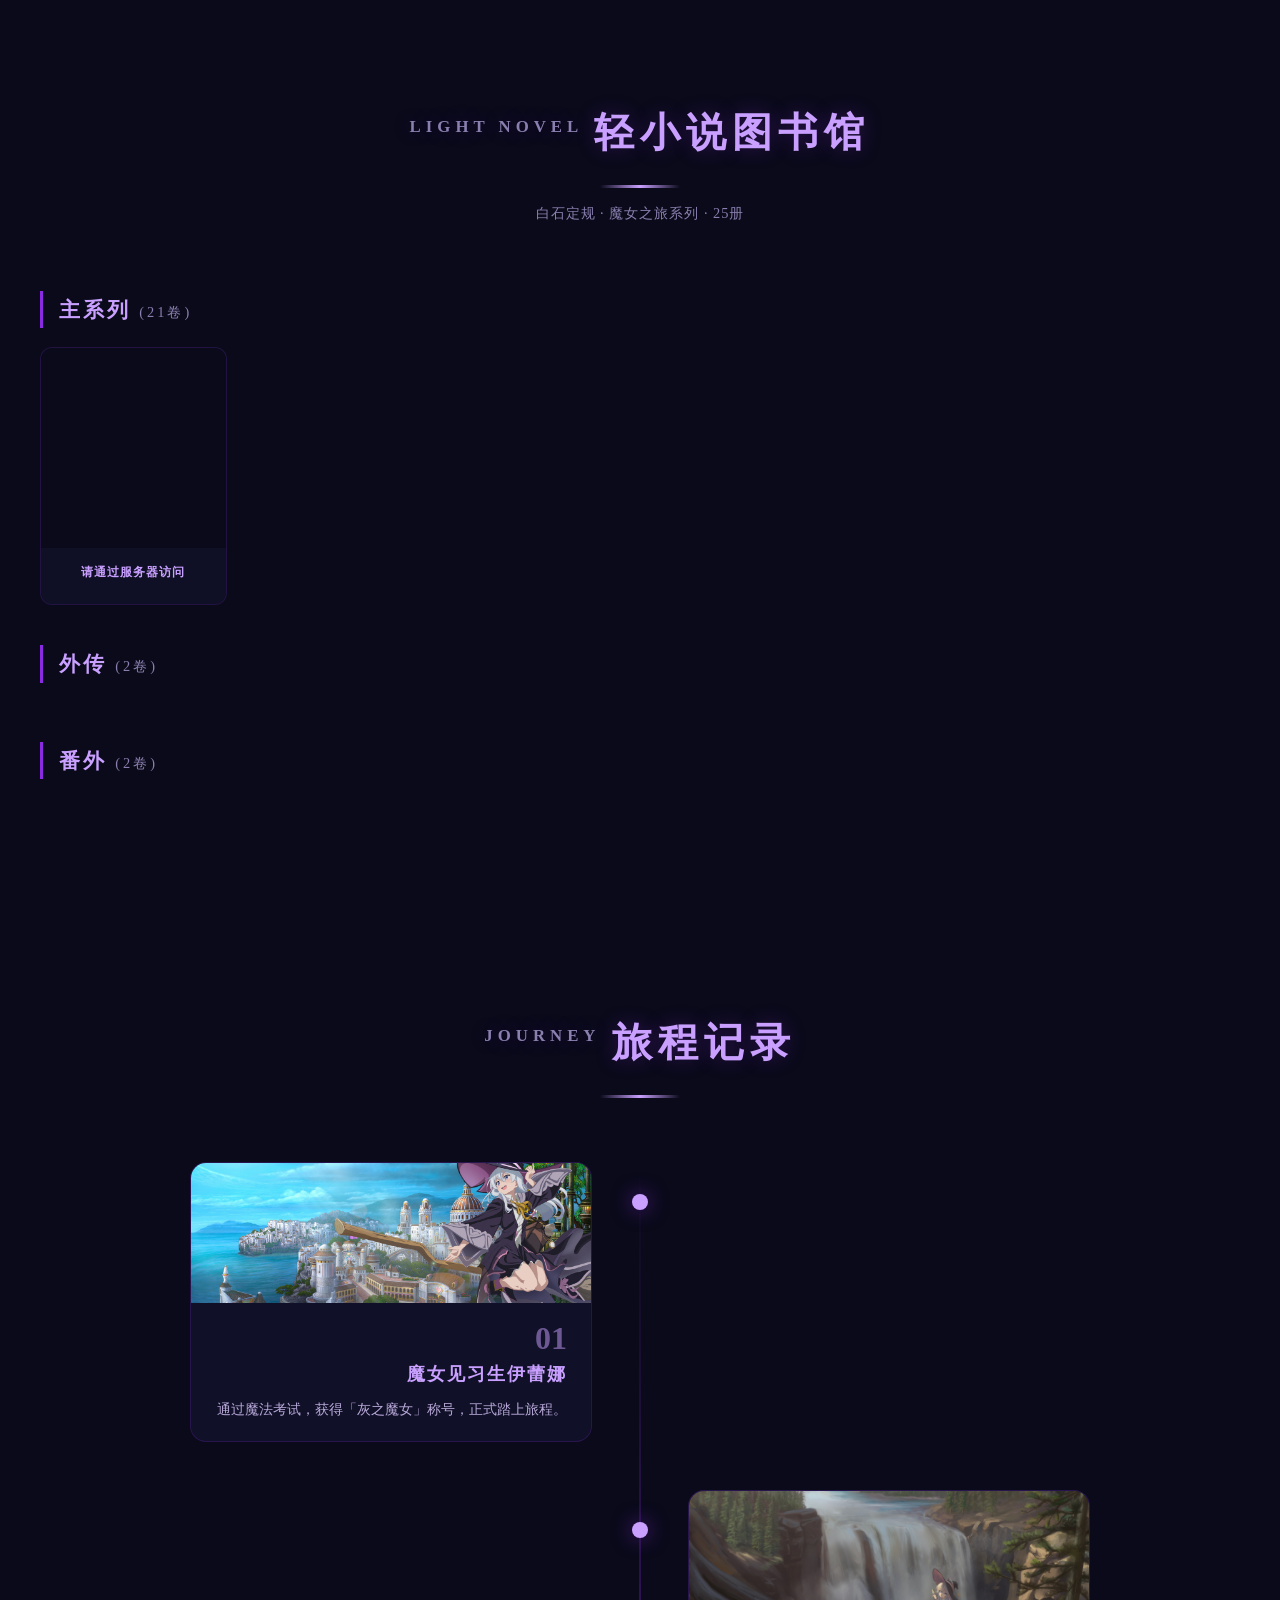
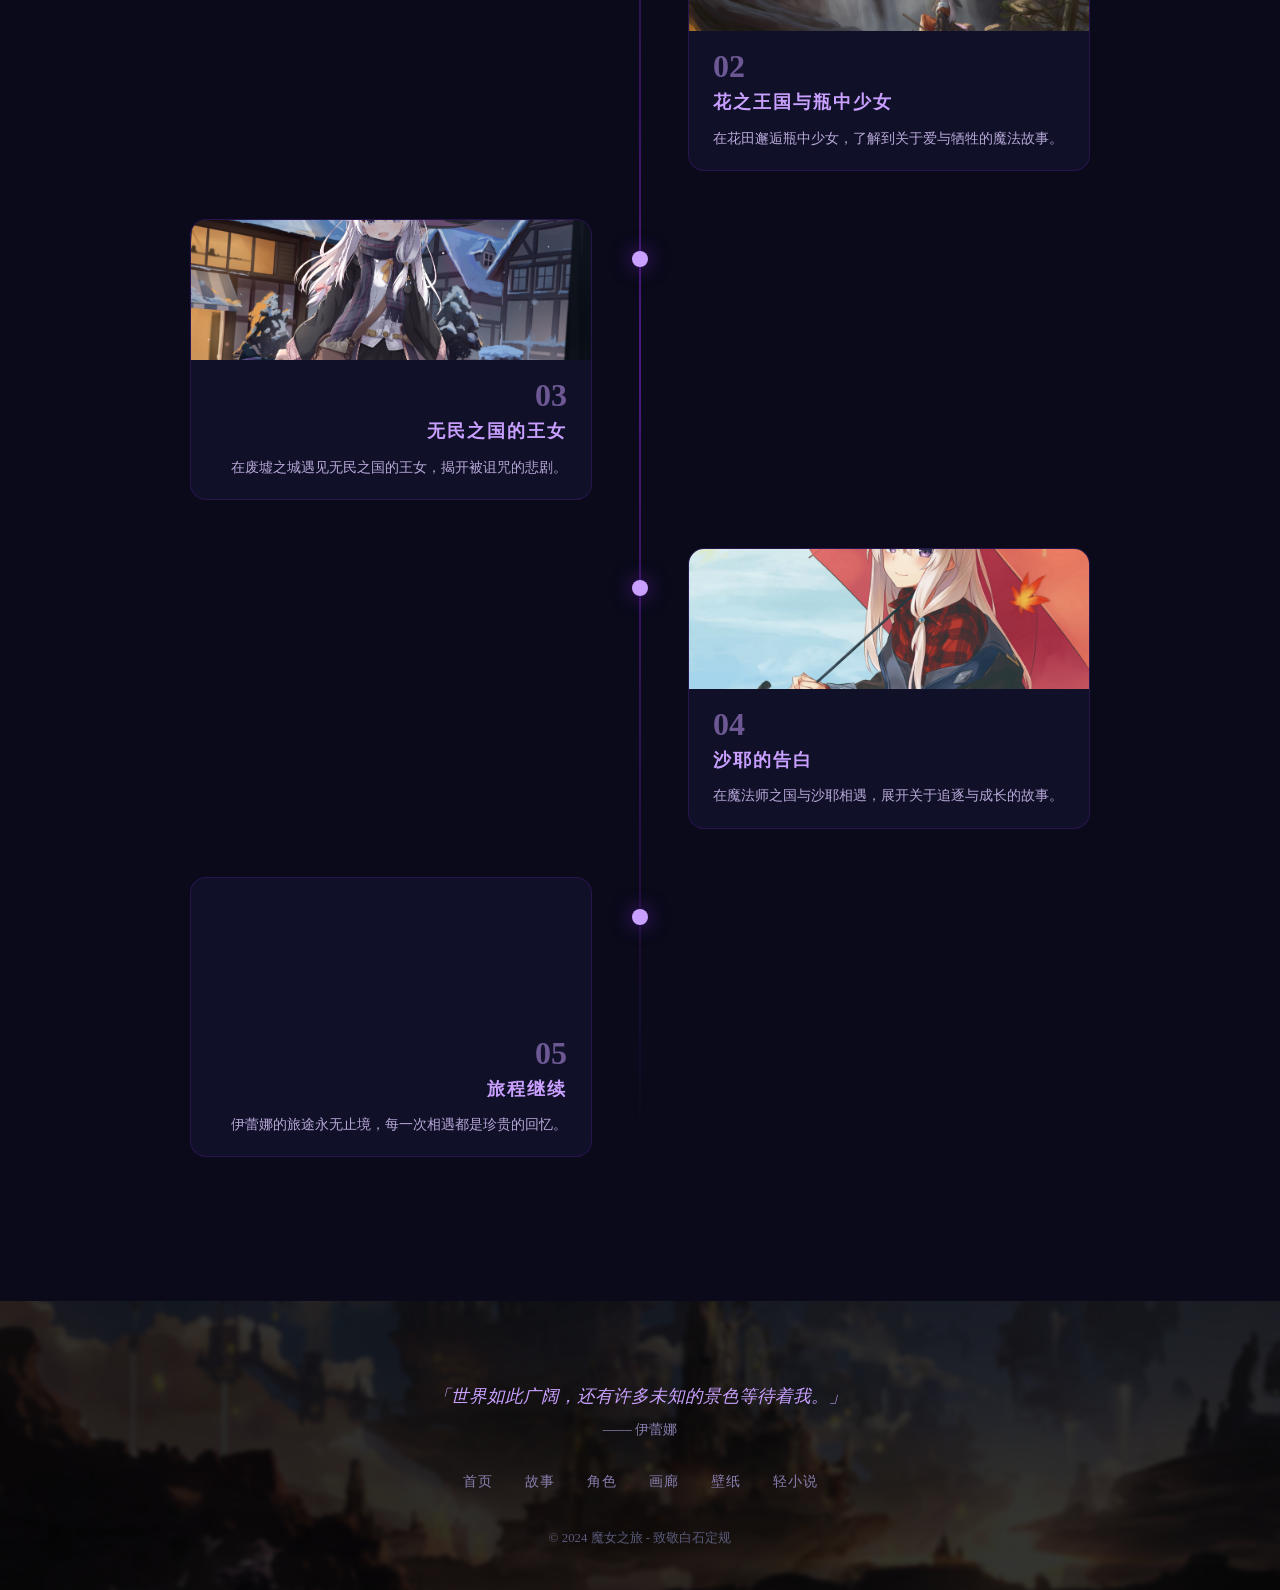
==== commit c64c0ba2: "扩展角色区至13人 + 动态指针缩放布局 + 官方人物图 - 从 MAL CDN 下载 5 张核心角色图（Elaina/Flan/Saya/Sheila/Victorica） - 从 EPUB 提取 " ====
--- a/index.html
+++ b/index.html
@@ -81,34 +81,84 @@
     <h2><span class="s-en">CHARACTERS</span>主要角色</h2>
     <div class="divider"></div>
   </div>
-  <div class="chars-row">
-    <div class="char-card" title="伊蕾娜 — 灰之魔女。银发灰瞳的年轻魔女，15岁通过考试成为史上最年轻的魔女。性格自信而略带自恋，旅行途中旁观各国悲欢。声优：本渡华。">
+  <div class="chars-row" id="charsRow">
+    <div class="char-card char-s" data-tier="S" title="伊蕾娜（Elaina）—— 灰之魔女。银发琉璃瞳，15岁成为史上最年轻的魔女，怀揣《妮可冒险记》的憧憬踏上旅途。声优：本渡枫。">
       <div class="char-bg" style="background-image:url('images/characters/elaina.jpg')"></div>
-      <img src="images/characters/elaina.jpg" class="char-avatar" alt="伊蕾娜人设图">
-      <h3>伊蕾娜</h3>
-      <p class="char-title">灰之魔女</p>
-      <p class="char-desc">银发灰瞳的天才魔女。15岁通过考试成为最年轻的魔女，怀揣《妮可冒险记》的憧憬踏上旅途。自信而略带自恋，以旁观者的视角游历各国。</p>
-    </div>
-    <div class="char-card" title="芙兰 — 星尘之魔女。伊蕾娜的师父，银发紫眸，性格随性慵懒但实力深不可测。教授伊蕾娜魔法的根基，也是她旅途的起点。声优：伊泽赖子。">
-      <div class="char-bg" style="background-image:url('images/characters/fran.jpg')"></div>
-      <img src="images/characters/fran.jpg" class="char-avatar" alt="芙兰人设图">
-      <h3>芙兰</h3>
-      <p class="char-title">星尘之魔女</p>
-      <p class="char-desc">伊蕾娜的师父，银发紫眸。性格随性慵懒，但魔法实力深不可测。将伊蕾娜培养为魔女后送她踏上旅程，默默守护着弟子的成长。</p>
-    </div>
-    <div class="char-card" title="沙耶 — 炭之魔女。黑发红瞳的东方少女，在魔法师之国与伊蕾娜相遇后产生强烈仰慕。性格认真努力，师从芙兰。声优：黑泽朋世。">
+      <img src="images/characters/elaina.jpg" class="char-avatar" alt="伊蕾娜">
+      <h3>伊蕾娜</h3><p class="char-title">灰之魔女</p>
+      <p class="char-desc">银发琉璃瞳的天才魔女。15岁成为最年轻的魔女，以旁观者视角记录旅途中的悲欢。</p>
+    </div>
+    <div class="char-card char-s" data-tier="S" title="维多利加（Victorica）—— 笔名妮可（Nike）。伊蕾娜的母亲，也是芙兰与席拉的师傅——写下《妮可冒险记》的人。声优：井上静。">
+      <div class="char-bg" style="background-image:url('images/characters/victorica.jpg')"></div>
+      <img src="images/characters/victorica.jpg" class="char-avatar" alt="维多利加">
+      <h3>维多利加</h3><p class="char-title">妮可 · 执笔者</p>
+      <p class="char-desc">伊蕾娜的母亲，笔名「妮可」。写下了启发伊蕾娜成为魔女的《妮可冒险记》——也是芙兰与席拉的师傅。</p>
+    </div>
+    <div class="char-card char-a" data-tier="A" title="芙兰（Flan）—— 星尘之魔女。伊蕾娜的师傅，维多利加的弟子。性格随性慵懒，却将天才少女培养成魔女。声优：花泽香菜。">
+      <div class="char-bg" style="background-image:url('images/characters/flan.jpg')"></div>
+      <img src="images/characters/flan.jpg" class="char-avatar" alt="芙兰">
+      <h3>芙兰</h3><p class="char-title">星尘之魔女</p>
+      <p class="char-desc">伊蕾娜的师傅，维多利加的弟子。性格随性慵懒，却将天才少女培养成魔女——Vol 9-10 师徒之旅是全系列高潮。</p>
+    </div>
+    <div class="char-card char-a" data-tier="A" title="沙耶（Saya）—— 炭之魔女。黑发红瞳的东方少女，在魔法师之国与伊蕾娜相遇后产生强烈仰慕。声优：黑泽朋世。">
       <div class="char-bg" style="background-image:url('images/characters/saya.jpg')"></div>
-      <img src="images/characters/saya.jpg" class="char-avatar" alt="沙耶人设图">
-      <h3>沙耶</h3>
-      <p class="char-title">炭之魔女</p>
-      <p class="char-desc">黑发红瞳的东方少女，来自东洋之国。在魔法师之国与伊蕾娜相遇后产生强烈仰慕之情，性格认真努力，后师从芙兰成为魔女。</p>
-    </div>
-    <div class="char-card" title="席拉 — 暗夜之魔女。芙兰的旧识，魔女协会成员。性格冷静沉着，擅长暗系魔法，多次在旅途中指引伊蕾娜。">
+      <img src="images/characters/saya.jpg" class="char-avatar" alt="沙耶">
+      <h3>沙耶</h3><p class="char-title">炭之魔女</p>
+      <p class="char-desc">黑发红瞳的东方少女。在魔法师之国与伊蕾娜相遇后师从芙兰，与伊蕾娜的友谊是全系列最核心的情感线。</p>
+    </div>
+    <div class="char-card char-a" data-tier="A" title="席拉（Sheila）—— 暗夜之魔女。魔女协会成员，芙兰的旧识，维多利加的弟子。性格冷静沉着。声优：日笠阳子。">
       <div class="char-bg" style="background-image:url('images/characters/sheila.jpg')"></div>
-      <img src="images/characters/sheila.jpg" class="char-avatar" alt="席拉人设图">
-      <h3>席拉</h3>
-      <p class="char-title">暗夜之魔女</p>
-      <p class="char-desc">芙兰的旧识，魔女协会成员。性格冷静沉着，对魔法有独特理解。多次在旅途中与伊蕾娜相遇并给予指引，暗系魔法造诣极高。</p>
+      <img src="images/characters/sheila.jpg" class="char-avatar" alt="席拉">
+      <h3>席拉</h3><p class="char-title">暗夜之魔女</p>
+      <p class="char-desc">魔女协会成员，芙兰与伊蕾娜的同门师姐。性格冷静沉着，暗系魔法造诣极高。</p>
+    </div>
+    <div class="char-card char-a" data-tier="A" title="艾姆妮西亚（Amnesia）—— 失忆少女。每当入睡就失去所有记忆，只靠一本日记维系与过去的联系。Vol 4 核心角色。">
+      <div class="char-bg" style="background-image:url('images/characters/amnesia-01.jpg')"></div>
+      <img src="images/characters/amnesia-01.jpg" class="char-avatar" alt="艾姆妮西亚">
+      <h3>艾姆妮西亚</h3><p class="char-title">失忆少女 · Vol 4 核心</p>
+      <p class="char-desc">白发少女，每当入睡便失去所有记忆——只靠一本日记维系与过去的联系。「等哭完了，就再继续旅行吧？」</p>
+    </div>
+    <div class="char-card char-b" data-tier="B" title="艾丝黛尔（Estelle）—— 薰衣魔女。拥有回溯时间能力的魔法师，为了追溯真相踏上追凶之路。Vol 3 核心角色。">
+      <div class="char-bg" style="background-image:url('images/characters/estelle-01.jpg')"></div>
+      <img src="images/characters/estelle-01.jpg" class="char-avatar" alt="艾丝黛尔">
+      <h3>艾丝黛尔</h3><p class="char-title">薰衣魔女 · 回溯时间者</p>
+      <p class="char-desc">拥有回溯时间能力的魔法师。为追溯真相踏上追凶之路，却发现自己也是悲剧的推手——Vol 3 核心角色。</p>
+    </div>
+    <div class="char-card char-b" data-tier="B" title="米娜（Mina）—— 跨卷反复登场的旅人。在 Vol 1 魔法师之国和 Vol 12 中均有重要出场。">
+      <div class="char-bg" style="background-image:url('images/characters/mina-01.jpg')"></div>
+      <img src="images/characters/mina-01.jpg" class="char-avatar" alt="米娜">
+      <h3>米娜</h3><p class="char-title">跨卷反复登场的旅人</p>
+      <p class="char-desc">在 Vol 1 魔法师之国登场，Vol 12 再次出现——全系列中跨越多卷反复登场的少数角色之一。</p>
+    </div>
+    <div class="char-card char-b" data-tier="B" title="艾莉亚（Mirarose）—— 「艾莉亚德妮的七天」核心人物。伊蕾娜回到故乡竞赛之城时遇见的少女。Vol 6 核心。">
+      <div class="char-bg" style="background-image:url('images/characters/mirarose-01.jpg')"></div>
+      <img src="images/characters/mirarose-01.jpg" class="char-avatar" alt="艾莉亚">
+      <h3>艾莉亚</h3><p class="char-title">「艾莉亚德妮的七天」核心</p>
+      <p class="char-desc">伊蕾娜回到故乡竞赛之城时遇见的少女——以她为中心的「艾莉亚德妮的七天」是 Vol 6 最受瞩目的篇章。</p>
+    </div>
+    <div class="char-card char-b char-group" data-tier="B" title="Vol 9「星与灰的师徒之旅」群像。卡莲（Kallen）——静寂之国魔法师；丽兹莱特（Lizwright）——灰姑娘式人物；莫妮卡（Monica）——魔法协会代理人；普莉希拉（Priscilla）——雪国少女魔法师。">
+      <div class="char-bg" style="background-image:linear-gradient(135deg,#0d0d1f 0%,#1a0b2e 100%)"></div>
+      <div class="char-avatar-group"><img src="images/characters/lizwright-01.jpg" class="char-avatar-small" alt="丽兹莱特"><img src="images/characters/monica-01.jpg" class="char-avatar-small" alt="莫妮卡"><img src="images/characters/priscilla-01.jpg" class="char-avatar-small" alt="普莉希拉"></div>
+      <h3>四人组</h3><p class="char-title">Vol 9 师徒之旅群像</p>
+      <p class="char-desc">星与灰的师徒之旅中遇见的四人——卡莲、丽兹莱特、莫妮卡、普莉希拉，各怀心事却交汇于静寂之国巴拉德。</p>
+    </div>
+    <div class="char-card char-b" data-tier="B" title="莉莉缇娅（Lilitia）—— 碎石魔女。出身和平国罗贝塔的魔女，认识伊蕾娜。Vol 13 核心角色。">
+      <div class="char-bg" style="background-image:url('images/characters/lilitia-01.jpg')"></div>
+      <img src="images/characters/lilitia-01.jpg" class="char-avatar" alt="莉莉缇娅">
+      <h3>莉莉缇娅</h3><p class="char-title">碎石魔女</p>
+      <p class="char-desc">出身和平国罗贝塔的魔女。Vol 13 核心角色，以碎石魔法著称——与伊蕾娜有着微妙的地域联系。</p>
+    </div>
+    <div class="char-card char-b" data-tier="B" title="露诺瓦（Lunova）—— 巨龙背上经营移动旅馆的女店主。Vol 13 重要角色。口头禅：交给我吧。我有个好主意。">
+      <div class="char-bg" style="background-image:url('images/characters/lunova-01.jpg')"></div>
+      <img src="images/characters/lunova-01.jpg" class="char-avatar" alt="露诺瓦">
+      <h3>露诺瓦</h3><p class="char-title">巨龙背上的旅馆店主</p>
+      <p class="char-desc">在巨龙的背上经营一家移动旅馆——带着乐观与机智的口头禅：「交给我吧。我有个好主意。」</p>
+    </div>
+    <div class="char-card char-b" data-tier="B" title="莉塔（Rita）—— 旅行杀人鬼。外表普通的女孩，在咖啡店与伊蕾娜搭话时讲述自己的故事。Vol 16 核心角色。">
+      <div class="char-bg" style="background-image:url('images/characters/rita-01.jpg')"></div>
+      <img src="images/characters/rita-01.jpg" class="char-avatar" alt="莉塔">
+      <h3>莉塔</h3><p class="char-title">旅行的杀人鬼</p>
+      <p class="char-desc">外表普通的女孩——被称作「旅行的杀人鬼」。在咖啡店与伊蕾娜搭话时讲述自己的故事，Vol 16 核心角色。</p>
     </div>
   </div>
 </section>
--- a/style.css
+++ b/style.css
@@ -56,18 +56,24 @@
 .story-card-body h3{font-size:1.3rem;color:#c9a0ff;margin-bottom:.8rem;letter-spacing:2px}
 .story-card-body p{color:#b8a8d8;font-size:.9rem;line-height:1.8}
 
-/* characters */
-.chars-row{max-width:1200px;margin:0 auto;display:grid;grid-template-columns:repeat(4,1fr);gap:1.5rem}
-.char-card{position:relative;border-radius:16px;overflow:hidden;padding:2rem 1.5rem;text-align:center;transition:transform .4s,border-color .4s,box-shadow .4s;border:1px solid rgba(138,43,226,.15);min-height:340px;display:flex;flex-direction:column;align-items:center;justify-content:center;cursor:help}
-.char-card:hover{transform:translateY(-10px);border-color:rgba(138,43,226,.5);box-shadow:0 15px 50px rgba(138,43,226,.3)}
-.char-card:hover::after{content:attr(title);position:absolute;bottom:0;left:0;right:0;padding:1rem 1.2rem;background:linear-gradient(transparent,rgba(10,10,26,.97));font-size:.76rem;color:#8a7faf;line-height:1.6;letter-spacing:.5px;z-index:5;text-align:left}
-.char-bg{position:absolute;top:0;left:0;width:100%;height:100%;background-size:cover;background-position:center top;filter:brightness(.35);transition:transform .5s,filter .4s}
-.char-card:hover .char-bg{transform:scale(1.08);filter:brightness(.2)}
-.char-avatar{position:relative;z-index:2;width:100px;height:100px;border-radius:50%;object-fit:cover;border:3px solid rgba(138,43,226,.4);margin-bottom:1.2rem;transition:border-color .3s,box-shadow .3s}
-.char-card:hover .char-avatar{border-color:rgba(138,43,226,.7);box-shadow:0 0 30px rgba(138,43,226,.4)}
-.char-card h3{position:relative;z-index:2;font-size:1.2rem;color:#c9a0ff;margin-bottom:.3rem;letter-spacing:2px}
-.char-title{position:relative;z-index:2;font-size:.85rem;color:#8a7faf;margin-bottom:.8rem;font-style:italic}
-.char-desc{position:relative;z-index:2;font-size:.82rem;color:#b8a8d8;line-height:1.7}
+/* characters — dynamic pointer-scale layout */
+.chars-row{max-width:1400px;margin:0 auto;display:grid;grid-template-columns:repeat(auto-fill,minmax(220px,1fr));gap:1rem;padding:0 1rem}
+.char-card{position:relative;border-radius:16px;overflow:hidden;padding:1.8rem 1.2rem;text-align:center;border:1px solid rgba(138,43,226,.15);display:flex;flex-direction:column;align-items:center;justify-content:center;cursor:default;transition:transform .15s ease-out,filter .2s ease,border-color .25s,box-shadow .25s;will-change:transform,filter}
+.char-s{min-height:440px}.char-a{min-height:340px}.char-b{min-height:300px}
+.char-card:hover::after{content:attr(title);position:absolute;bottom:0;left:0;right:0;padding:.9rem 1rem;background:linear-gradient(transparent,rgba(10,10,26,.97));font-size:.72rem;color:#a0a0c0;line-height:1.5;letter-spacing:.3px;z-index:5;text-align:left;pointer-events:none}
+.char-bg{position:absolute;top:0;left:0;width:100%;height:100%;background-size:cover;background-position:center top;filter:brightness(.35);transition:filter .4s}
+.char-avatar{position:relative;z-index:2;width:90px;height:90px;border-radius:50%;object-fit:cover;border:3px solid rgba(138,43,226,.4);margin-bottom:1rem;transition:border-color .3s,box-shadow .3s}
+.char-s .char-avatar{width:110px;height:110px}
+.char-card h3{position:relative;z-index:2;font-size:1.1rem;color:#c9a0ff;margin-bottom:.2rem;letter-spacing:2px}
+.char-s h3{font-size:1.3rem}.char-a h3{font-size:1.15rem}
+.char-title{position:relative;z-index:2;font-size:.8rem;color:#8a7faf;margin-bottom:.6rem;font-style:italic}
+.char-desc{position:relative;z-index:2;font-size:.78rem;color:#b8a8d8;line-height:1.6}
+.char-badge{position:absolute;top:.6rem;right:.6rem;z-index:3;background:rgba(138,43,226,.25);border:1px solid rgba(138,43,226,.4);padding:.2rem .6rem;border-radius:10px;font-size:.65rem;color:#c9a0ff;letter-spacing:1px}
+.char-avatar-group{position:relative;z-index:2;display:flex;gap:.5rem;margin-bottom:1rem;flex-wrap:wrap;justify-content:center}
+.char-avatar-small{width:50px;height:50px;border-radius:50%;object-fit:cover;border:2px solid rgba(138,43,226,.3);transition:transform .3s}
+.char-group:hover .char-avatar-small{transform:scale(1.15)}
+.char-group .char-avatar-small:nth-child(1){transform:translate(-3px,0)}.char-group .char-avatar-small:nth-child(3){transform:translate(3px,0)}
+.char-group:hover .char-avatar-small:nth-child(1){transform:translate(-3px,0) scale(1.15)}.char-group:hover .char-avatar-small:nth-child(3){transform:translate(3px,0) scale(1.15)}
 
 /* gallery */
 .gallery-wrap{max-width:1000px;margin:0 auto;display:flex;align-items:center;gap:1.5rem}
@@ -202,8 +208,11 @@
   .story-row{grid-template-columns:1fr;gap:1.5rem}
   .story-card{min-height:260px}
   .chars-row{grid-template-columns:repeat(2,1fr);gap:1rem}
-  .char-card{min-height:280px;padding:1.5rem 1rem}
-  .char-avatar{width:70px;height:70px}
+  .char-s{min-height:340px}.char-a{min-height:280px}.char-b{min-height:240px}
+  .char-card{padding:1.5rem 1rem}
+  .char-avatar{width:70px;height:70px}.char-s .char-avatar{width:80px;height:80px}
+  .char-avatar-small{width:40px;height:40px}
+  .char-card:hover::after{font-size:.68rem;padding:.6rem .8rem}
   .gallery-wrap{flex-direction:column;gap:.8rem}
   .gallery-slider{min-height:280px;width:100%}
   .gallery-btn{width:44px;height:44px;font-size:1rem;flex-shrink:0}
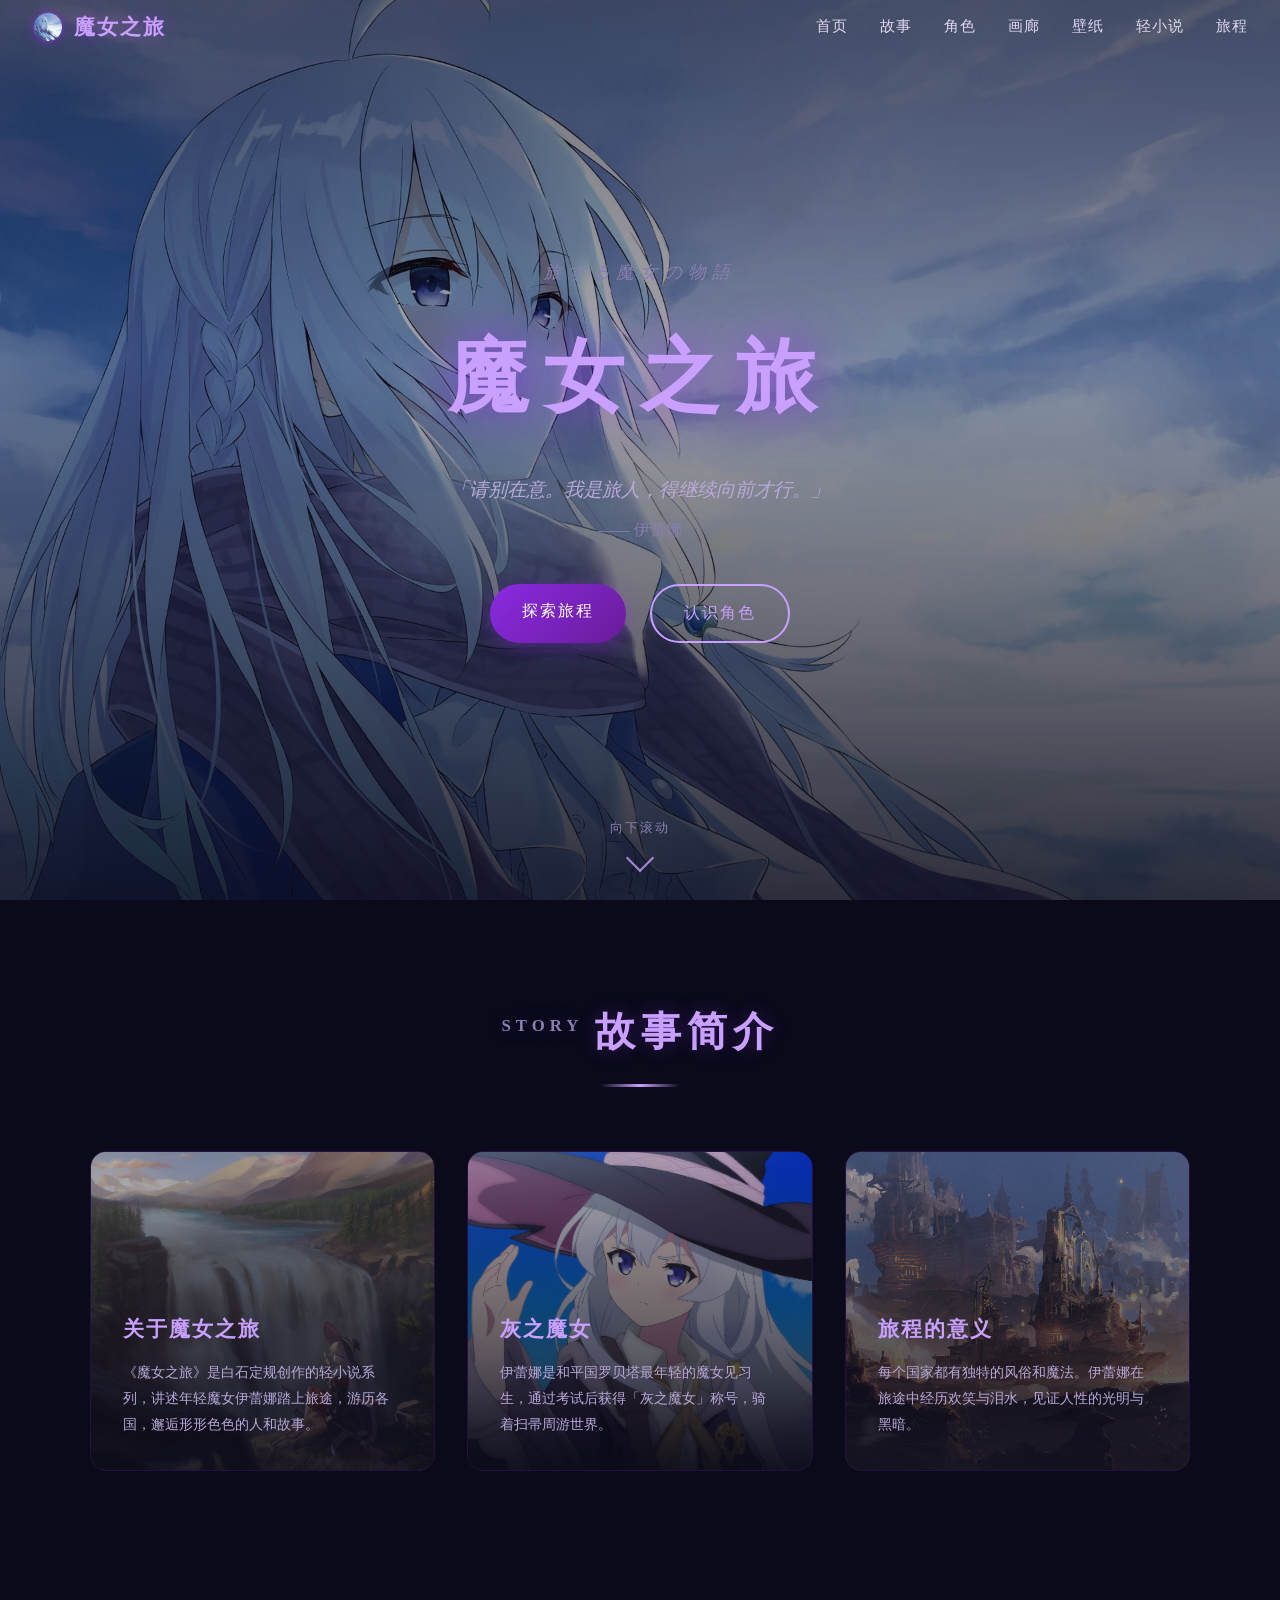
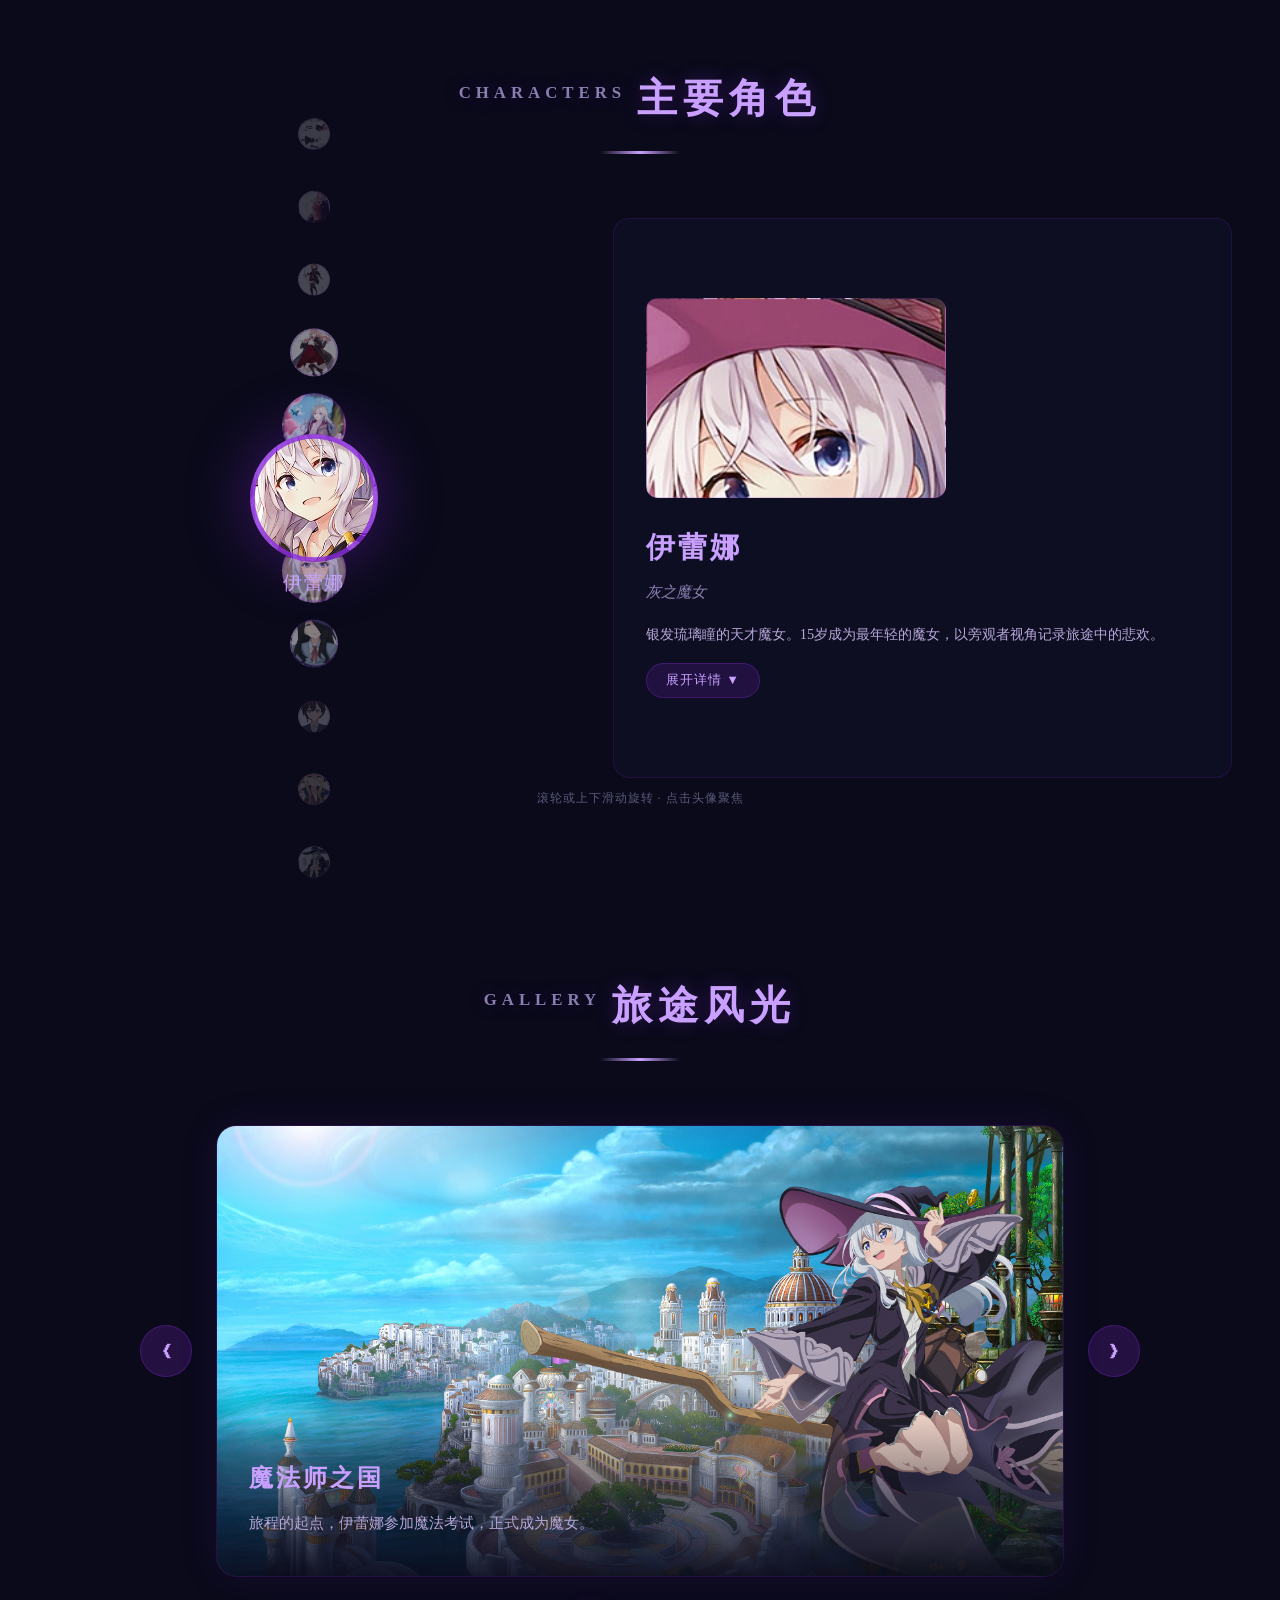
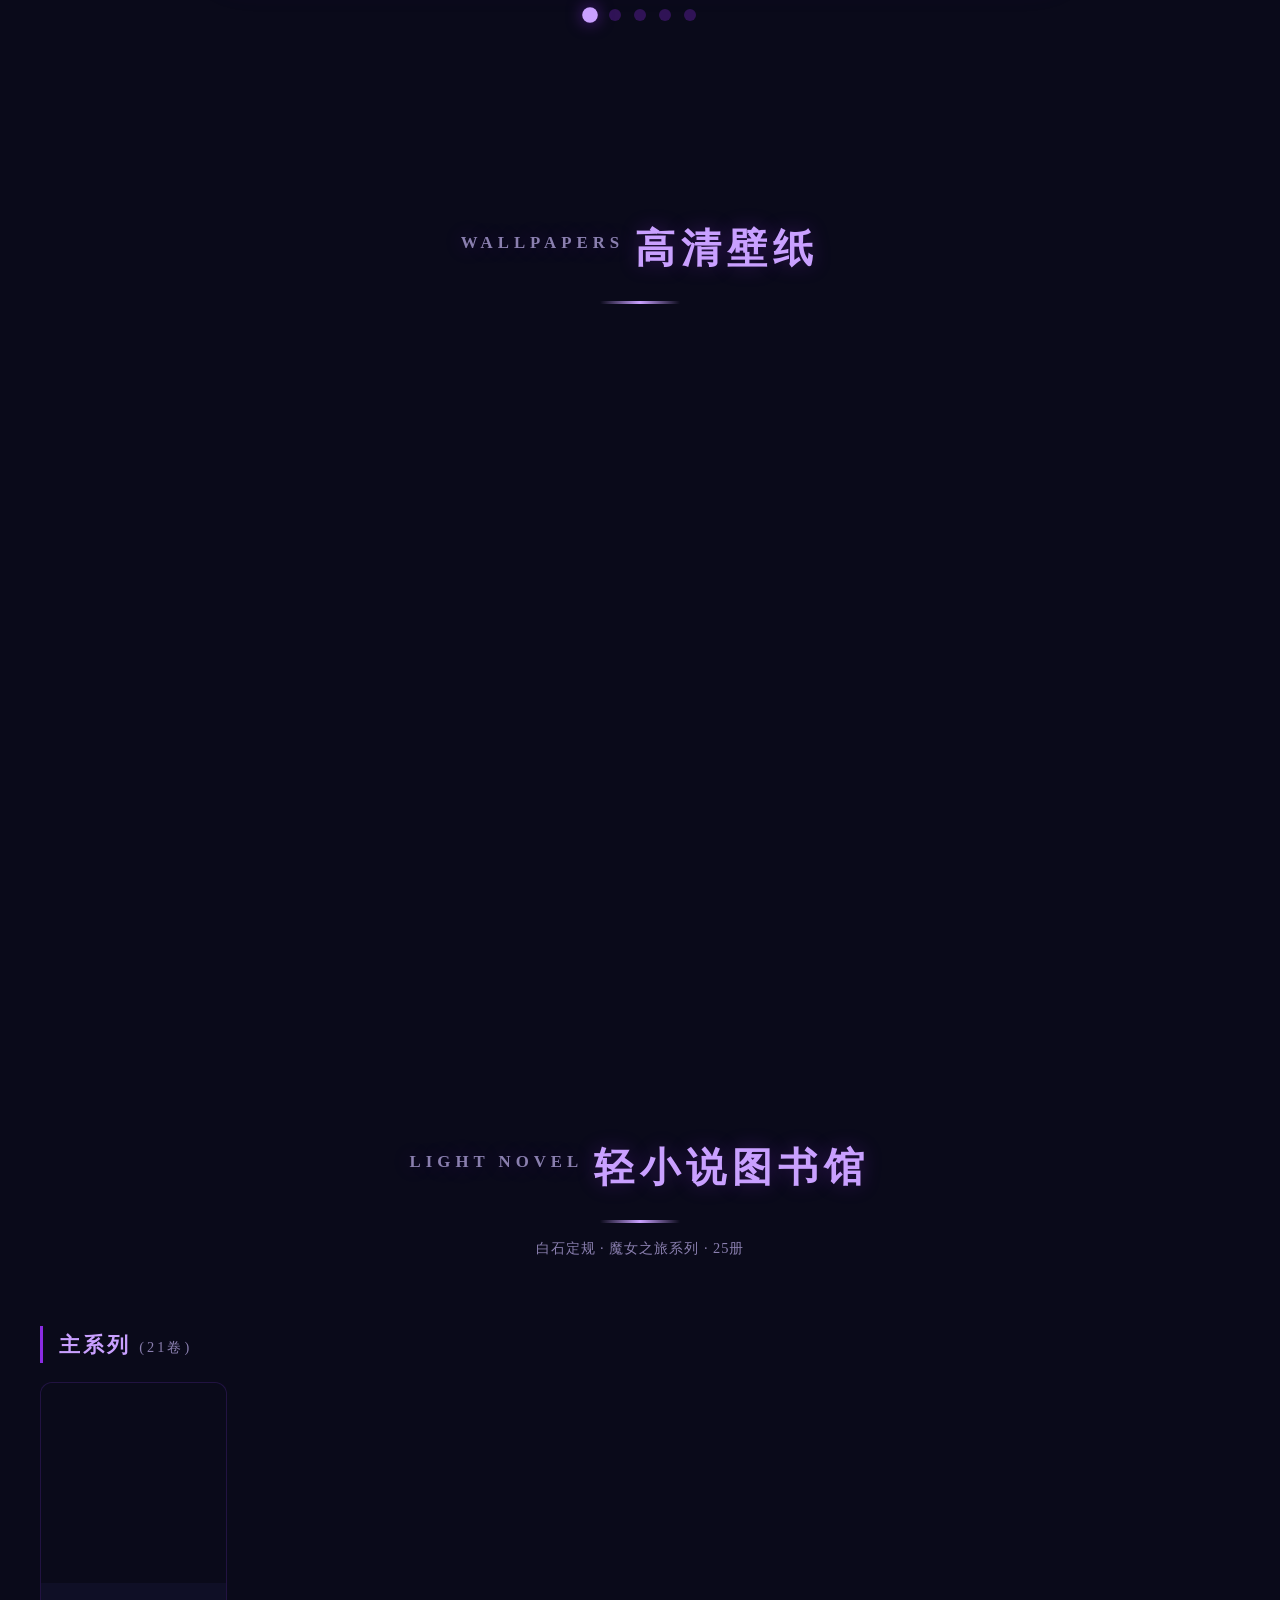
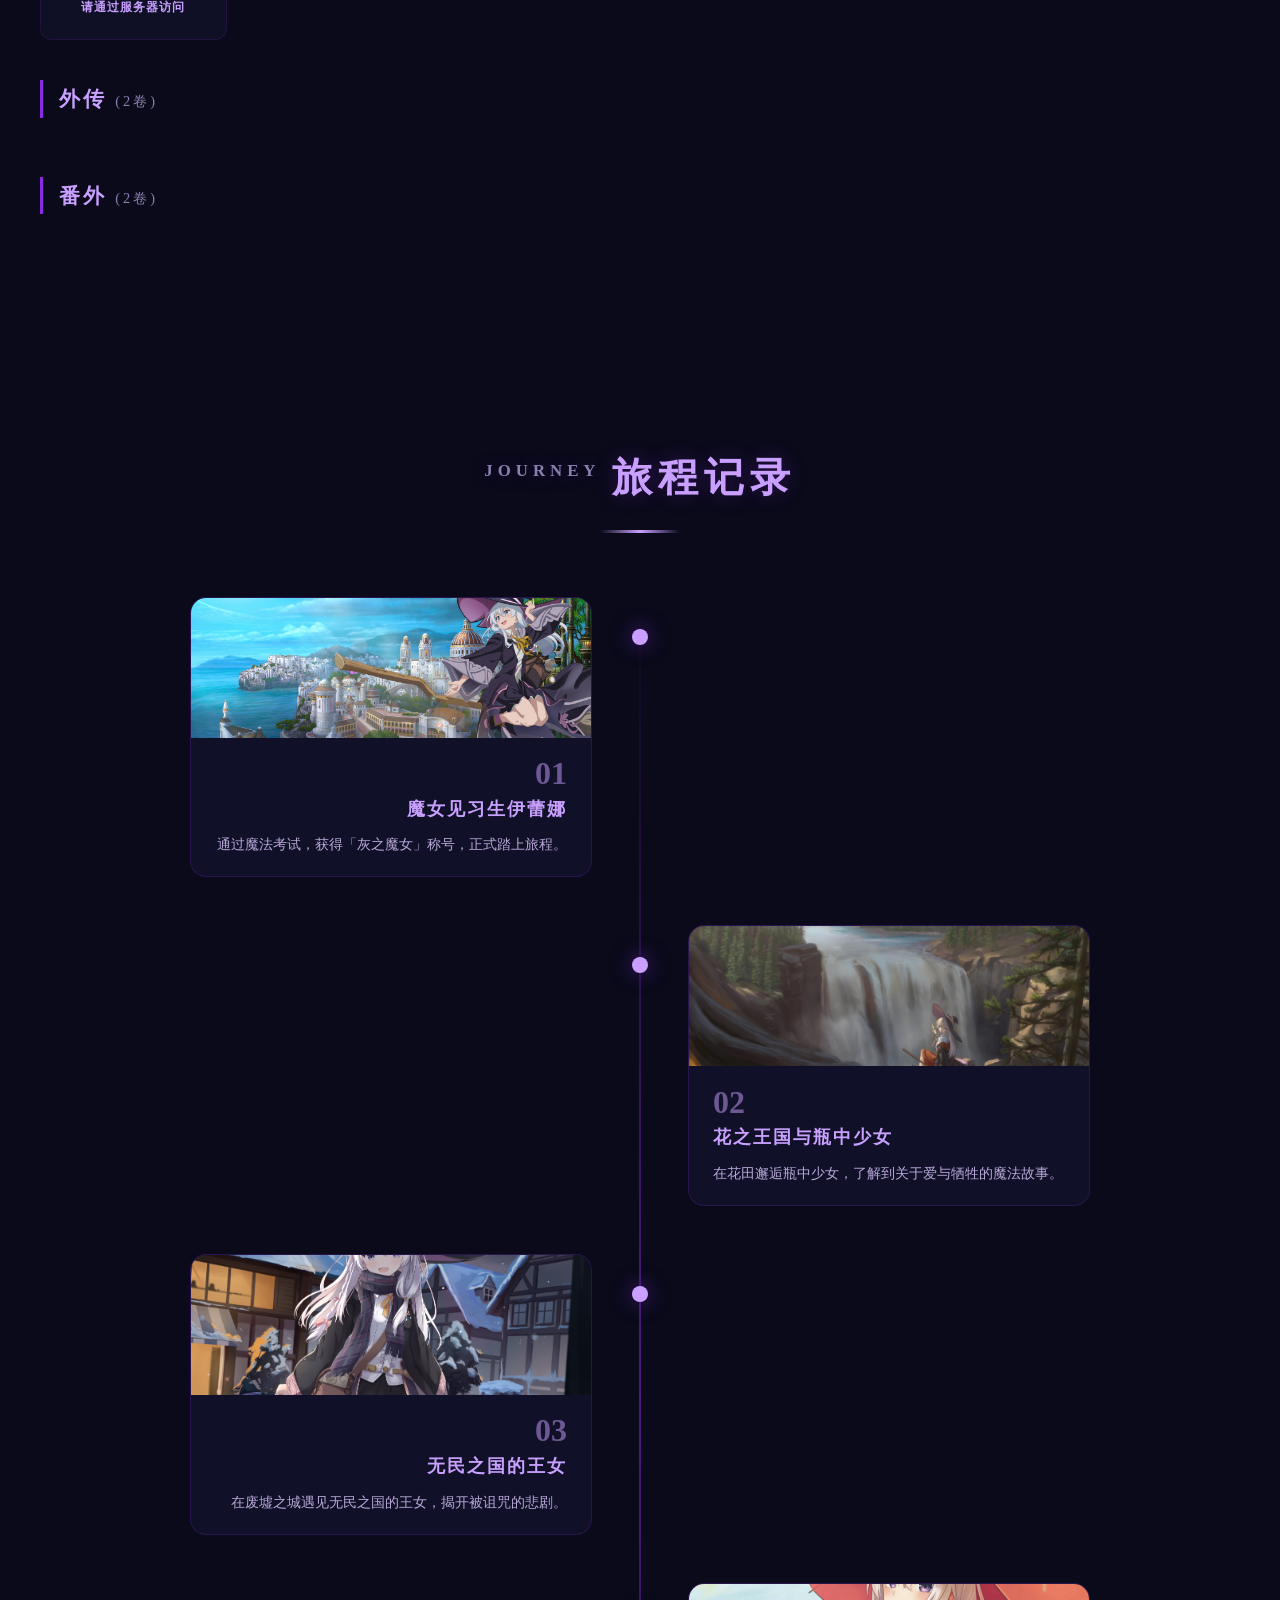
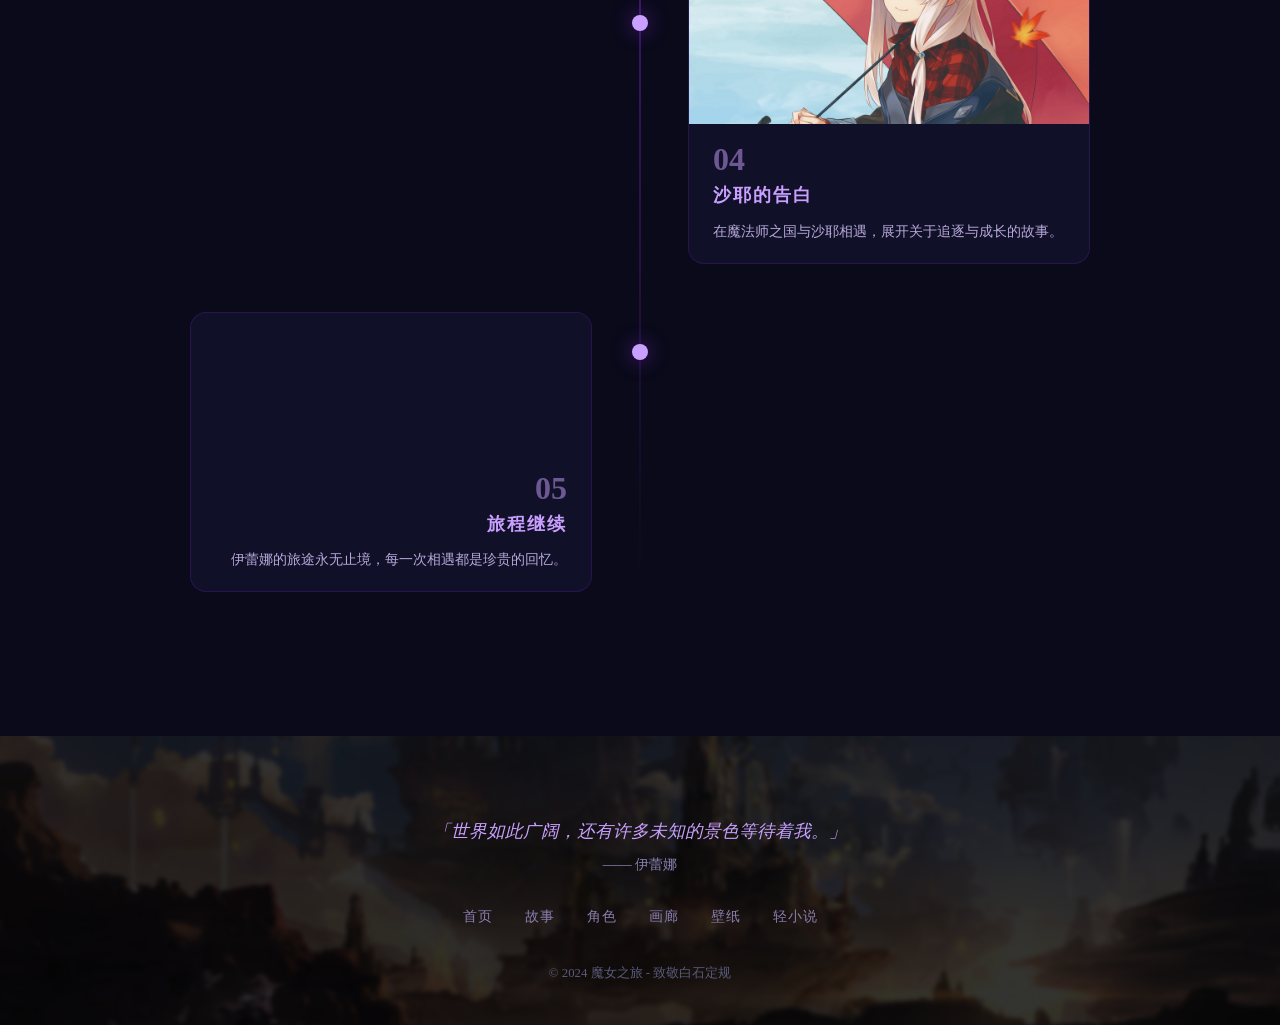
==== commit e1f91378: "角色区改为弧形转盘布局 + 右侧信息面板 - 左侧弧形转盘：13 张角色头像沿垂直弧线排列，中心聚焦最大，两侧渐次缩小透明 - 滚轮防抖控制旋转一格，鼠标拖拽和触摸滑动均可旋转 - 右侧固定信息面板：" ====
--- a/index.html
+++ b/index.html
@@ -81,85 +81,31 @@
     <h2><span class="s-en">CHARACTERS</span>主要角色</h2>
     <div class="divider"></div>
   </div>
-  <div class="chars-row" id="charsRow">
-    <div class="char-card char-s" data-tier="S" title="伊蕾娜（Elaina）—— 灰之魔女。银发琉璃瞳，15岁成为史上最年轻的魔女，怀揣《妮可冒险记》的憧憬踏上旅途。声优：本渡枫。">
-      <div class="char-bg" style="background-image:url('images/characters/elaina.jpg')"></div>
-      <img src="images/characters/elaina.jpg" class="char-avatar" alt="伊蕾娜">
-      <h3>伊蕾娜</h3><p class="char-title">灰之魔女</p>
-      <p class="char-desc">银发琉璃瞳的天才魔女。15岁成为最年轻的魔女，以旁观者视角记录旅途中的悲欢。</p>
-    </div>
-    <div class="char-card char-s" data-tier="S" title="维多利加（Victorica）—— 笔名妮可（Nike）。伊蕾娜的母亲，也是芙兰与席拉的师傅——写下《妮可冒险记》的人。声优：井上静。">
-      <div class="char-bg" style="background-image:url('images/characters/victorica.jpg')"></div>
-      <img src="images/characters/victorica.jpg" class="char-avatar" alt="维多利加">
-      <h3>维多利加</h3><p class="char-title">妮可 · 执笔者</p>
-      <p class="char-desc">伊蕾娜的母亲，笔名「妮可」。写下了启发伊蕾娜成为魔女的《妮可冒险记》——也是芙兰与席拉的师傅。</p>
-    </div>
-    <div class="char-card char-a" data-tier="A" title="芙兰（Flan）—— 星尘之魔女。伊蕾娜的师傅，维多利加的弟子。性格随性慵懒，却将天才少女培养成魔女。声优：花泽香菜。">
-      <div class="char-bg" style="background-image:url('images/characters/flan.jpg')"></div>
-      <img src="images/characters/flan.jpg" class="char-avatar" alt="芙兰">
-      <h3>芙兰</h3><p class="char-title">星尘之魔女</p>
-      <p class="char-desc">伊蕾娜的师傅，维多利加的弟子。性格随性慵懒，却将天才少女培养成魔女——Vol 9-10 师徒之旅是全系列高潮。</p>
-    </div>
-    <div class="char-card char-a" data-tier="A" title="沙耶（Saya）—— 炭之魔女。黑发红瞳的东方少女，在魔法师之国与伊蕾娜相遇后产生强烈仰慕。声优：黑泽朋世。">
-      <div class="char-bg" style="background-image:url('images/characters/saya.jpg')"></div>
-      <img src="images/characters/saya.jpg" class="char-avatar" alt="沙耶">
-      <h3>沙耶</h3><p class="char-title">炭之魔女</p>
-      <p class="char-desc">黑发红瞳的东方少女。在魔法师之国与伊蕾娜相遇后师从芙兰，与伊蕾娜的友谊是全系列最核心的情感线。</p>
-    </div>
-    <div class="char-card char-a" data-tier="A" title="席拉（Sheila）—— 暗夜之魔女。魔女协会成员，芙兰的旧识，维多利加的弟子。性格冷静沉着。声优：日笠阳子。">
-      <div class="char-bg" style="background-image:url('images/characters/sheila.jpg')"></div>
-      <img src="images/characters/sheila.jpg" class="char-avatar" alt="席拉">
-      <h3>席拉</h3><p class="char-title">暗夜之魔女</p>
-      <p class="char-desc">魔女协会成员，芙兰与伊蕾娜的同门师姐。性格冷静沉着，暗系魔法造诣极高。</p>
-    </div>
-    <div class="char-card char-a" data-tier="A" title="艾姆妮西亚（Amnesia）—— 失忆少女。每当入睡就失去所有记忆，只靠一本日记维系与过去的联系。Vol 4 核心角色。">
-      <div class="char-bg" style="background-image:url('images/characters/amnesia-01.jpg')"></div>
-      <img src="images/characters/amnesia-01.jpg" class="char-avatar" alt="艾姆妮西亚">
-      <h3>艾姆妮西亚</h3><p class="char-title">失忆少女 · Vol 4 核心</p>
-      <p class="char-desc">白发少女，每当入睡便失去所有记忆——只靠一本日记维系与过去的联系。「等哭完了，就再继续旅行吧？」</p>
-    </div>
-    <div class="char-card char-b" data-tier="B" title="艾丝黛尔（Estelle）—— 薰衣魔女。拥有回溯时间能力的魔法师，为了追溯真相踏上追凶之路。Vol 3 核心角色。">
-      <div class="char-bg" style="background-image:url('images/characters/estelle-01.jpg')"></div>
-      <img src="images/characters/estelle-01.jpg" class="char-avatar" alt="艾丝黛尔">
-      <h3>艾丝黛尔</h3><p class="char-title">薰衣魔女 · 回溯时间者</p>
-      <p class="char-desc">拥有回溯时间能力的魔法师。为追溯真相踏上追凶之路，却发现自己也是悲剧的推手——Vol 3 核心角色。</p>
-    </div>
-    <div class="char-card char-b" data-tier="B" title="米娜（Mina）—— 跨卷反复登场的旅人。在 Vol 1 魔法师之国和 Vol 12 中均有重要出场。">
-      <div class="char-bg" style="background-image:url('images/characters/mina-01.jpg')"></div>
-      <img src="images/characters/mina-01.jpg" class="char-avatar" alt="米娜">
-      <h3>米娜</h3><p class="char-title">跨卷反复登场的旅人</p>
-      <p class="char-desc">在 Vol 1 魔法师之国登场，Vol 12 再次出现——全系列中跨越多卷反复登场的少数角色之一。</p>
-    </div>
-    <div class="char-card char-b" data-tier="B" title="艾莉亚（Mirarose）—— 「艾莉亚德妮的七天」核心人物。伊蕾娜回到故乡竞赛之城时遇见的少女。Vol 6 核心。">
-      <div class="char-bg" style="background-image:url('images/characters/mirarose-01.jpg')"></div>
-      <img src="images/characters/mirarose-01.jpg" class="char-avatar" alt="艾莉亚">
-      <h3>艾莉亚</h3><p class="char-title">「艾莉亚德妮的七天」核心</p>
-      <p class="char-desc">伊蕾娜回到故乡竞赛之城时遇见的少女——以她为中心的「艾莉亚德妮的七天」是 Vol 6 最受瞩目的篇章。</p>
-    </div>
-    <div class="char-card char-b char-group" data-tier="B" title="Vol 9「星与灰的师徒之旅」群像。卡莲（Kallen）——静寂之国魔法师；丽兹莱特（Lizwright）——灰姑娘式人物；莫妮卡（Monica）——魔法协会代理人；普莉希拉（Priscilla）——雪国少女魔法师。">
-      <div class="char-bg" style="background-image:linear-gradient(135deg,#0d0d1f 0%,#1a0b2e 100%)"></div>
-      <div class="char-avatar-group"><img src="images/characters/lizwright-01.jpg" class="char-avatar-small" alt="丽兹莱特"><img src="images/characters/monica-01.jpg" class="char-avatar-small" alt="莫妮卡"><img src="images/characters/priscilla-01.jpg" class="char-avatar-small" alt="普莉希拉"></div>
-      <h3>四人组</h3><p class="char-title">Vol 9 师徒之旅群像</p>
-      <p class="char-desc">星与灰的师徒之旅中遇见的四人——卡莲、丽兹莱特、莫妮卡、普莉希拉，各怀心事却交汇于静寂之国巴拉德。</p>
-    </div>
-    <div class="char-card char-b" data-tier="B" title="莉莉缇娅（Lilitia）—— 碎石魔女。出身和平国罗贝塔的魔女，认识伊蕾娜。Vol 13 核心角色。">
-      <div class="char-bg" style="background-image:url('images/characters/lilitia-01.jpg')"></div>
-      <img src="images/characters/lilitia-01.jpg" class="char-avatar" alt="莉莉缇娅">
-      <h3>莉莉缇娅</h3><p class="char-title">碎石魔女</p>
-      <p class="char-desc">出身和平国罗贝塔的魔女。Vol 13 核心角色，以碎石魔法著称——与伊蕾娜有着微妙的地域联系。</p>
-    </div>
-    <div class="char-card char-b" data-tier="B" title="露诺瓦（Lunova）—— 巨龙背上经营移动旅馆的女店主。Vol 13 重要角色。口头禅：交给我吧。我有个好主意。">
-      <div class="char-bg" style="background-image:url('images/characters/lunova-01.jpg')"></div>
-      <img src="images/characters/lunova-01.jpg" class="char-avatar" alt="露诺瓦">
-      <h3>露诺瓦</h3><p class="char-title">巨龙背上的旅馆店主</p>
-      <p class="char-desc">在巨龙的背上经营一家移动旅馆——带着乐观与机智的口头禅：「交给我吧。我有个好主意。」</p>
-    </div>
-    <div class="char-card char-b" data-tier="B" title="莉塔（Rita）—— 旅行杀人鬼。外表普通的女孩，在咖啡店与伊蕾娜搭话时讲述自己的故事。Vol 16 核心角色。">
-      <div class="char-bg" style="background-image:url('images/characters/rita-01.jpg')"></div>
-      <img src="images/characters/rita-01.jpg" class="char-avatar" alt="莉塔">
-      <h3>莉塔</h3><p class="char-title">旅行的杀人鬼</p>
-      <p class="char-desc">外表普通的女孩——被称作「旅行的杀人鬼」。在咖啡店与伊蕾娜搭话时讲述自己的故事，Vol 16 核心角色。</p>
-    </div>
+  <div class="char-carousel-wrap" id="charCarousel">
+    <div class="char-carousel-track" id="charTrack">
+      <div class="char-orb" data-i="0" data-name="伊蕾娜" data-title="灰之魔女" data-img="images/characters/elaina.jpg" data-desc="银发琉璃瞳的天才魔女。15岁成为最年轻的魔女，以旁观者视角记录旅途中的悲欢。" data-detail="本名 Elaina。银发琉璃色瞳孔的年轻魔女，15岁通过魔法师考试成为「史上最年轻的魔女」。怀揣儿时读过的《妮可冒险记》踏上旅途，以旁观者视角记录各国悲欢。自信而略带自恋。&#10;&#10;声优：本渡枫（日） / Megan Shipman（英）&#10;登场：全卷&#10;MAL: 151335"></div>
+      <div class="char-orb" data-i="1" data-name="维多利加" data-title="妮可 · 执笔者" data-img="images/characters/victorica.jpg" data-desc="伊蕾娜的母亲，笔名「妮可」。写下《妮可冒险记》——也是芙兰与席拉的师傅。" data-detail="本名 Victorica，取自罗马神话胜利女神 Victoria。笔名妮可（Nike）取自希腊神话同名女神。&#10;她是伊蕾娜的母亲，也是芙兰与席拉的师傅——写下启发伊蕾娜成为魔女的《妮可冒险记》的人。&#10;&#10;声优：井上静（日） / Morgan Garrett（英）&#10;登场：Vol 1,9,10,15,17,19&#10;MAL: 190223"></div>
+      <div class="char-orb" data-i="2" data-name="芙兰" data-title="星尘之魔女" data-img="images/characters/flan.jpg" data-desc="伊蕾娜的师傅，维多利加的弟子。Vol 9-10 师徒之旅是全系列高潮。" data-detail="本名 Flan。伊蕾娜的师傅，维多利加的弟子。银发紫眸，性格随性慵懒但魔法实力深不可测。Vol 9-10「星灰魔女的师徒之旅」是全系列最受瞩目的篇章。&#10;&#10;声优：花泽香菜（日）&#10;登场：Vol 1,2,3,5,8,9,10,14,15,16&#10;MAL: 174808"></div>
+      <div class="char-orb" data-i="3" data-name="沙耶" data-title="炭之魔女" data-img="images/characters/saya.jpg" data-desc="黑发红瞳的东方少女。与伊蕾娜的友谊是全系列最核心的情感线。" data-detail="本名 Saya。黑发红瞳的东方少女，来自东洋之国。在魔法师之国与伊蕾娜相遇后产生强烈仰慕，后师从芙兰成为魔女。Vol 15 短篇集中出场最多。&#10;&#10;声优：黑泽朋世（日） / Dani Chambers（英）&#10;登场：Vol 1,2,3,4,5,8,9,10,15,16&#10;MAL: 174809"></div>
+      <div class="char-orb" data-i="4" data-name="席拉" data-title="暗夜之魔女" data-img="images/characters/sheila.jpg" data-desc="魔女协会成员，芙兰与伊蕾娜的同门师姐。暗系魔法造诣极高。" data-detail="本名 Sheila。魔女协会成员，芙兰的旧识，维多利加的另一名弟子。性格冷静沉着，暗系魔法造诣极高。Vol 3「回溯过去的薰衣魔女」中首次登场，与艾丝黛尔有故事线交集。&#10;&#10;声优：日笠阳子（日）&#10;登场：Vol 3,5,8,9,15&#10;MAL: 184105"></div>
+      <div class="char-orb" data-i="5" data-name="艾姆妮西亚" data-title="失忆少女 · Vol 4 核心" data-img="images/characters/amnesia-01.jpg" data-desc="每当入睡便失去所有记忆，只靠一本日记维系与过去的联系。" data-detail="本名 Amnesia。白发少女，每当入睡就失去所有记忆——只靠一本日记维系与过去的联系。Vol 4 的全卷核心角色，单卷被提及 185 次，全系列单卷记录。伊蕾娜陪她回到已成废墟的故乡：「等哭完了，就再继续旅行吧？」&#10;&#10;登场：Vol 4,5,8,10,15,17&#10;MAL: 204725（33 favorites）"></div>
+      <div class="char-orb" data-i="6" data-name="艾丝黛尔" data-title="薰衣魔女 · 回溯时间者" data-img="images/characters/estelle-01.jpg" data-desc="拥有回溯时间能力的魔法师，为追溯真相踏上追凶之路。" data-detail="本名 Estelle。拥有回溯时间能力的魔法师。为追溯过去的真相踏上追凶之路，却发现自己也是悲剧的推手。Vol 3 核心角色，被提及 71 次，与席拉有故事线深度交集。&#10;&#10;登场：Vol 3&#10;MAL: 189283"></div>
+      <div class="char-orb" data-i="7" data-name="米娜" data-title="跨卷反复登场的旅人" data-img="images/characters/mina-01.jpg" data-desc="在 Vol 1 和 Vol 12 中均有重要出场的跨卷角色。" data-detail="本名 Mina。在 Vol 1 魔法师之国登场（56 次提及），Vol 12 再次出现（37 次提及）——全系列中跨越多卷反复登场的少数角色之一。&#10;&#10;登场：Vol 1,12&#10;MAL: 189253（19 favorites）"></div>
+      <div class="char-orb" data-i="8" data-name="艾莉亚" data-title="「艾莉亚德妮的七天」核心" data-img="images/characters/mirarose-01.jpg" data-desc="伊蕾娜回到故乡竞赛之城时遇见的少女，Vol 6 核心。" data-detail="本名 Mirarose。伊蕾娜回到故乡竞赛之城时遇见的少女——以她为中心的「艾莉亚德妮的七天」是 Vol 6 最受瞩目的篇章，Vol 6 被提及 95 次。&#10;&#10;登场：Vol 6&#10;MAL: 189019"></div>
+      <div class="char-orb" data-i="9" data-name="四人组" data-title="Vol 9 师徒之旅群像" data-img="images/characters/monica-01.jpg" data-desc="卡莲、丽兹莱特、莫妮卡、普莉希拉——师徒之旅中遇见的四人。" data-detail="Vol 9「星与灰的师徒之旅」四人组：&#10;· 卡莲（Kallen）—— 静寂之国巴拉德唯一的魔法师，使魔魔法专精&#10;· 丽兹莱特（Lizwright）—— 灰姑娘式人物，恋慕王子却遭继母霸凌&#10;· 莫妮卡（Monica）—— 活人之城公务员，魔法统合协会代理人&#10;· 普莉希拉（Priscilla）—— 来自雪国的少女魔法师，擅长调制魔药&#10;&#10;登场：Vol 9"></div>
+      <div class="char-orb" data-i="10" data-name="莉莉缇娅" data-title="碎石魔女" data-img="images/characters/lilitia-01.jpg" data-desc="出身和平国罗贝塔的魔女，Vol 13 核心角色。" data-detail="本名 Lilitia。出身和平国罗贝塔的魔女，认识伊蕾娜。Vol 13 的核心角色，以碎石魔法著称——与伊蕾娜有着微妙的地域联系。&#10;&#10;登场：Vol 13"></div>
+      <div class="char-orb" data-i="11" data-name="露诺瓦" data-title="巨龙背上的旅馆店主" data-img="images/characters/lunova-01.jpg" data-desc="在巨龙的背上经营移动旅馆，口头禅：「交给我吧。我有个好主意。」" data-detail="本名 Lunova。在巨龙的背上经营一家移动旅馆的女店主。Vol 13 重要角色，带着乐观与机智的口头禅：「交给我吧。我有个好主意。」&#10;&#10;登场：Vol 13"></div>
+      <div class="char-orb" data-i="12" data-name="莉塔" data-title="旅行的杀人鬼" data-img="images/characters/rita-01.jpg" data-desc="外表普通的女孩，被称作「旅行的杀人鬼」，Vol 16 核心。" data-detail="本名 Rita。外表普通的女孩——被称作「旅行的杀人鬼」。在咖啡店与伊蕾娜搭话时讲述自己的故事，恐怖与日常的反差令人印象深刻。Vol 16 核心角色。&#10;&#10;登场：Vol 16"></div>
+    </div>
+    <div class="char-info-panel" id="charInfoPanel">
+      <div class="char-info-img" id="charInfoImg"></div>
+      <h3 class="char-info-name" id="charInfoName"></h3>
+      <p class="char-info-title" id="charInfoTitleText"></p>
+      <p class="char-info-desc" id="charInfoDesc"></p>
+      <button class="char-info-toggle" id="charInfoToggle">展开详情 ▼</button>
+      <div class="char-info-detail" id="charInfoDetail"></div>
+    </div>
+    <div class="char-carousel-hint">滚轮或上下滑动旋转 · 点击头像聚焦</div>
   </div>
 </section>
 
--- a/style.css
+++ b/style.css
@@ -56,24 +56,22 @@
 .story-card-body h3{font-size:1.3rem;color:#c9a0ff;margin-bottom:.8rem;letter-spacing:2px}
 .story-card-body p{color:#b8a8d8;font-size:.9rem;line-height:1.8}
 
-/* characters — dynamic pointer-scale layout */
-.chars-row{max-width:1400px;margin:0 auto;display:grid;grid-template-columns:repeat(auto-fill,minmax(220px,1fr));gap:1rem;padding:0 1rem}
-.char-card{position:relative;border-radius:16px;overflow:hidden;padding:1.8rem 1.2rem;text-align:center;border:1px solid rgba(138,43,226,.15);display:flex;flex-direction:column;align-items:center;justify-content:center;cursor:default;transition:transform .15s ease-out,filter .2s ease,border-color .25s,box-shadow .25s;will-change:transform,filter}
-.char-s{min-height:440px}.char-a{min-height:340px}.char-b{min-height:300px}
-.char-card:hover::after{content:attr(title);position:absolute;bottom:0;left:0;right:0;padding:.9rem 1rem;background:linear-gradient(transparent,rgba(10,10,26,.97));font-size:.72rem;color:#a0a0c0;line-height:1.5;letter-spacing:.3px;z-index:5;text-align:left;pointer-events:none}
-.char-bg{position:absolute;top:0;left:0;width:100%;height:100%;background-size:cover;background-position:center top;filter:brightness(.35);transition:filter .4s}
-.char-avatar{position:relative;z-index:2;width:90px;height:90px;border-radius:50%;object-fit:cover;border:3px solid rgba(138,43,226,.4);margin-bottom:1rem;transition:border-color .3s,box-shadow .3s}
-.char-s .char-avatar{width:110px;height:110px}
-.char-card h3{position:relative;z-index:2;font-size:1.1rem;color:#c9a0ff;margin-bottom:.2rem;letter-spacing:2px}
-.char-s h3{font-size:1.3rem}.char-a h3{font-size:1.15rem}
-.char-title{position:relative;z-index:2;font-size:.8rem;color:#8a7faf;margin-bottom:.6rem;font-style:italic}
-.char-desc{position:relative;z-index:2;font-size:.78rem;color:#b8a8d8;line-height:1.6}
-.char-badge{position:absolute;top:.6rem;right:.6rem;z-index:3;background:rgba(138,43,226,.25);border:1px solid rgba(138,43,226,.4);padding:.2rem .6rem;border-radius:10px;font-size:.65rem;color:#c9a0ff;letter-spacing:1px}
-.char-avatar-group{position:relative;z-index:2;display:flex;gap:.5rem;margin-bottom:1rem;flex-wrap:wrap;justify-content:center}
-.char-avatar-small{width:50px;height:50px;border-radius:50%;object-fit:cover;border:2px solid rgba(138,43,226,.3);transition:transform .3s}
-.char-group:hover .char-avatar-small{transform:scale(1.15)}
-.char-group .char-avatar-small:nth-child(1){transform:translate(-3px,0)}.char-group .char-avatar-small:nth-child(3){transform:translate(3px,0)}
-.char-group:hover .char-avatar-small:nth-child(1){transform:translate(-3px,0) scale(1.15)}.char-group:hover .char-avatar-small:nth-child(3){transform:translate(3px,0) scale(1.15)}
+/* characters — carousel */
+.char-carousel-wrap{max-width:1400px;margin:0 auto;display:flex;gap:2rem;padding:0 1rem;align-items:stretch;min-height:560px;position:relative}
+.char-carousel-track{flex:0 0 45%;position:relative;display:flex;flex-direction:column;align-items:center;justify-content:center;overflow:visible}
+.char-orb{position:absolute;width:80px;height:80px;border-radius:50%;object-fit:cover;border:3px solid rgba(138,43,226,.3);cursor:pointer;transition:transform .4s cubic-bezier(.4,0,.2,1),opacity .4s ease,border-color .3s,box-shadow .3s;will-change:transform,opacity;backface-visibility:hidden;background-size:cover;background-position:center}
+.char-orb.focused{border-color:rgba(138,43,226,.8);box-shadow:0 0 40px rgba(138,43,226,.4)}
+.char-orb.focused::after{content:attr(data-name);position:absolute;bottom:-28px;left:50%;transform:translateX(-50%);font-size:.75rem;color:#c9a0ff;white-space:nowrap;letter-spacing:1px}
+.char-info-panel{flex:1;display:flex;flex-direction:column;justify-content:center;padding:2rem;border:1px solid rgba(138,43,226,.15);border-radius:16px;background:rgba(20,20,50,.4);backdrop-filter:blur(8px);transition:opacity .3s}
+.char-info-img{width:100%;max-width:300px;height:200px;border-radius:12px;background-size:cover;background-position:center top;margin-bottom:1.5rem;border:1px solid rgba(138,43,226,.2)}
+.char-info-name{font-size:1.8rem;color:#c9a0ff;letter-spacing:3px;margin-bottom:.3rem}
+.char-info-title{font-size:.95rem;color:#8a7faf;font-style:italic;margin-bottom:1rem}
+.char-info-desc{font-size:.9rem;color:#b8a8d8;line-height:1.8;margin-bottom:1rem}
+.char-info-toggle{background:rgba(138,43,226,.15);border:1px solid rgba(138,43,226,.3);color:#c9a0ff;padding:.5rem 1.2rem;border-radius:20px;cursor:pointer;font-size:.8rem;letter-spacing:1px;transition:all .3s;font-family:inherit;align-self:flex-start}
+.char-info-toggle:hover{background:rgba(138,43,226,.3);border-color:rgba(138,43,226,.5)}
+.char-info-detail{max-height:0;overflow:hidden;opacity:0;transition:max-height .4s ease,opacity .3s ease;font-size:.82rem;color:#a0a0c0;line-height:1.7;white-space:pre-line;margin-top:0}
+.char-info-detail.open{max-height:500px;opacity:1;margin-top:1rem}
+.char-carousel-hint{position:absolute;bottom:-2rem;left:0;right:0;text-align:center;font-size:.75rem;color:#5a5a7a;letter-spacing:1px}
 
 /* gallery */
 .gallery-wrap{max-width:1000px;margin:0 auto;display:flex;align-items:center;gap:1.5rem}
@@ -209,10 +207,12 @@
   .story-card{min-height:260px}
   .chars-row{grid-template-columns:repeat(2,1fr);gap:1rem}
   .char-s{min-height:340px}.char-a{min-height:280px}.char-b{min-height:240px}
-  .char-card{padding:1.5rem 1rem}
-  .char-avatar{width:70px;height:70px}.char-s .char-avatar{width:80px;height:80px}
-  .char-avatar-small{width:40px;height:40px}
-  .char-card:hover::after{font-size:.68rem;padding:.6rem .8rem}
+  .char-carousel-wrap{flex-direction:column;min-height:auto;gap:1.5rem}
+  .char-carousel-track{flex:1;width:100%;min-height:340px}
+  .char-info-panel{padding:1.5rem}
+  .char-info-img{height:160px}
+  .char-info-name{font-size:1.4rem}
+  .char-carousel-hint{position:static;margin-top:1rem}
   .gallery-wrap{flex-direction:column;gap:.8rem}
   .gallery-slider{min-height:280px;width:100%}
   .gallery-btn{width:44px;height:44px;font-size:1rem;flex-shrink:0}
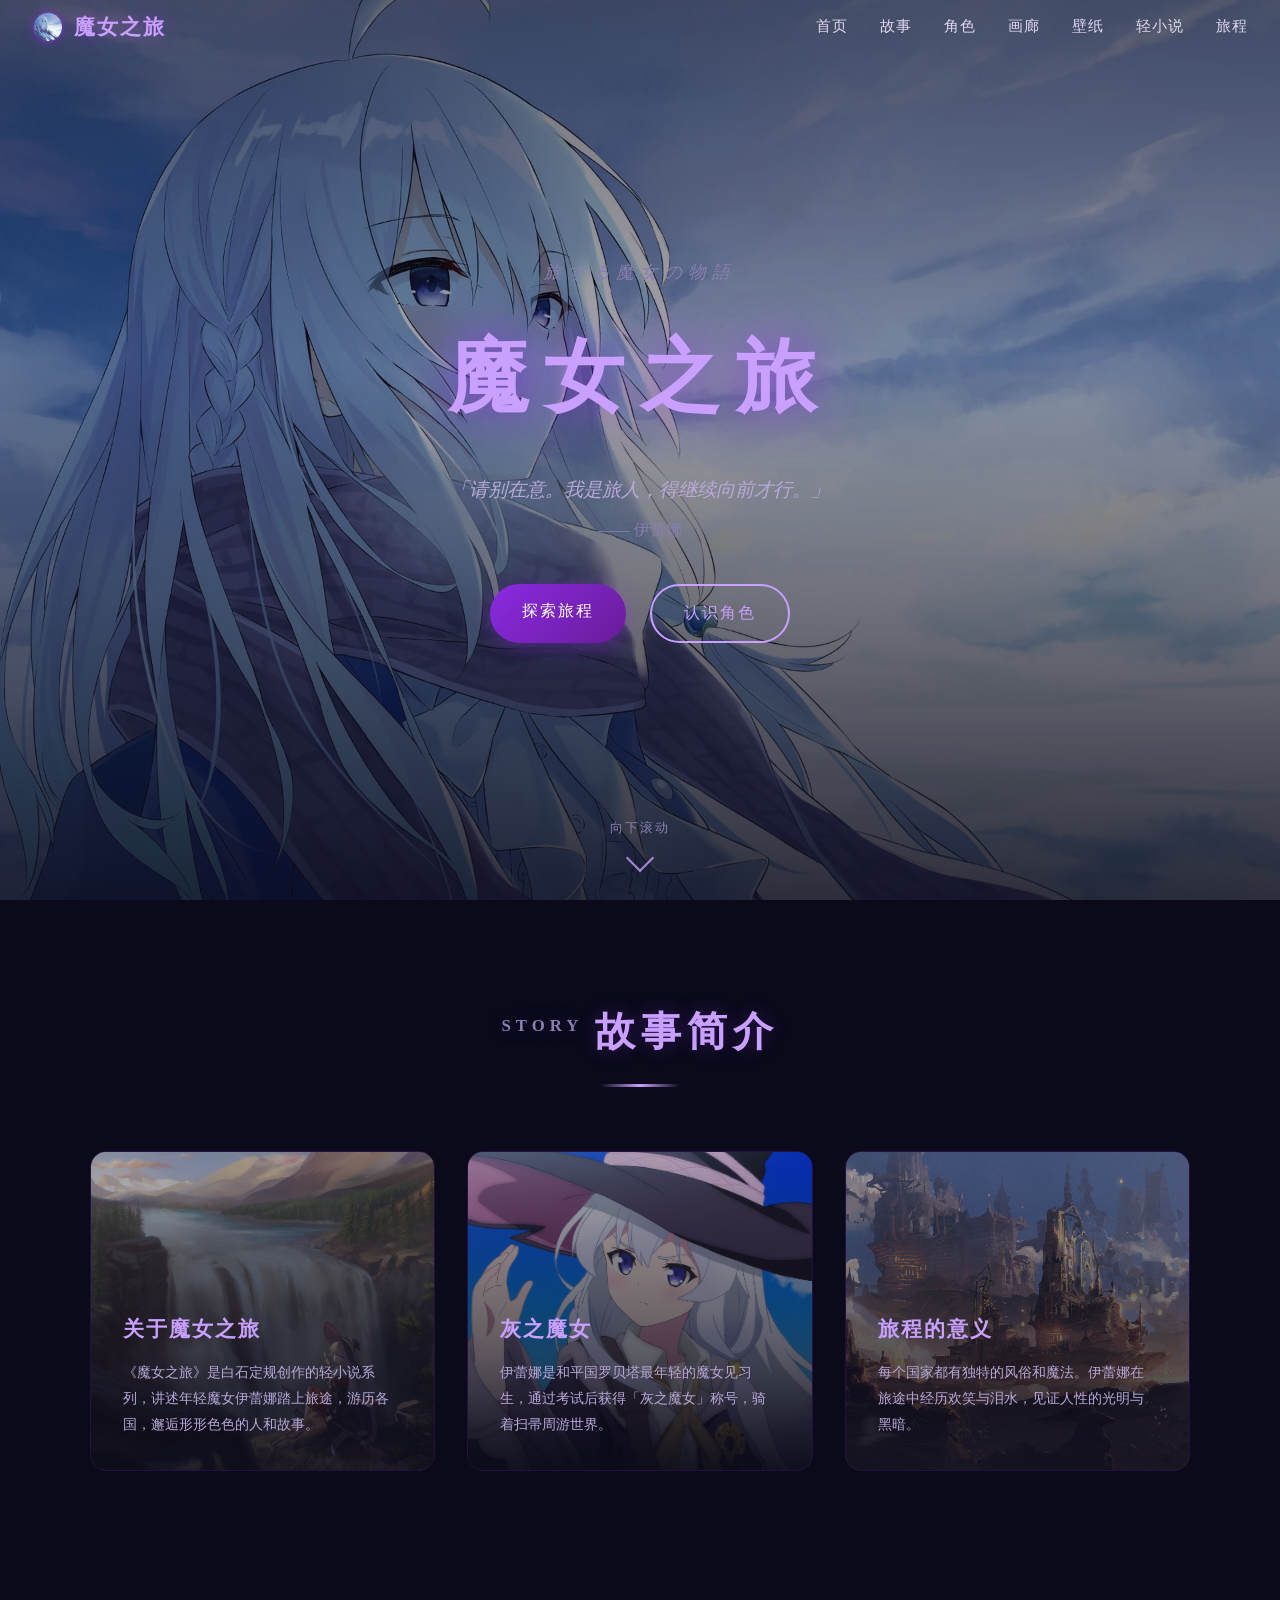
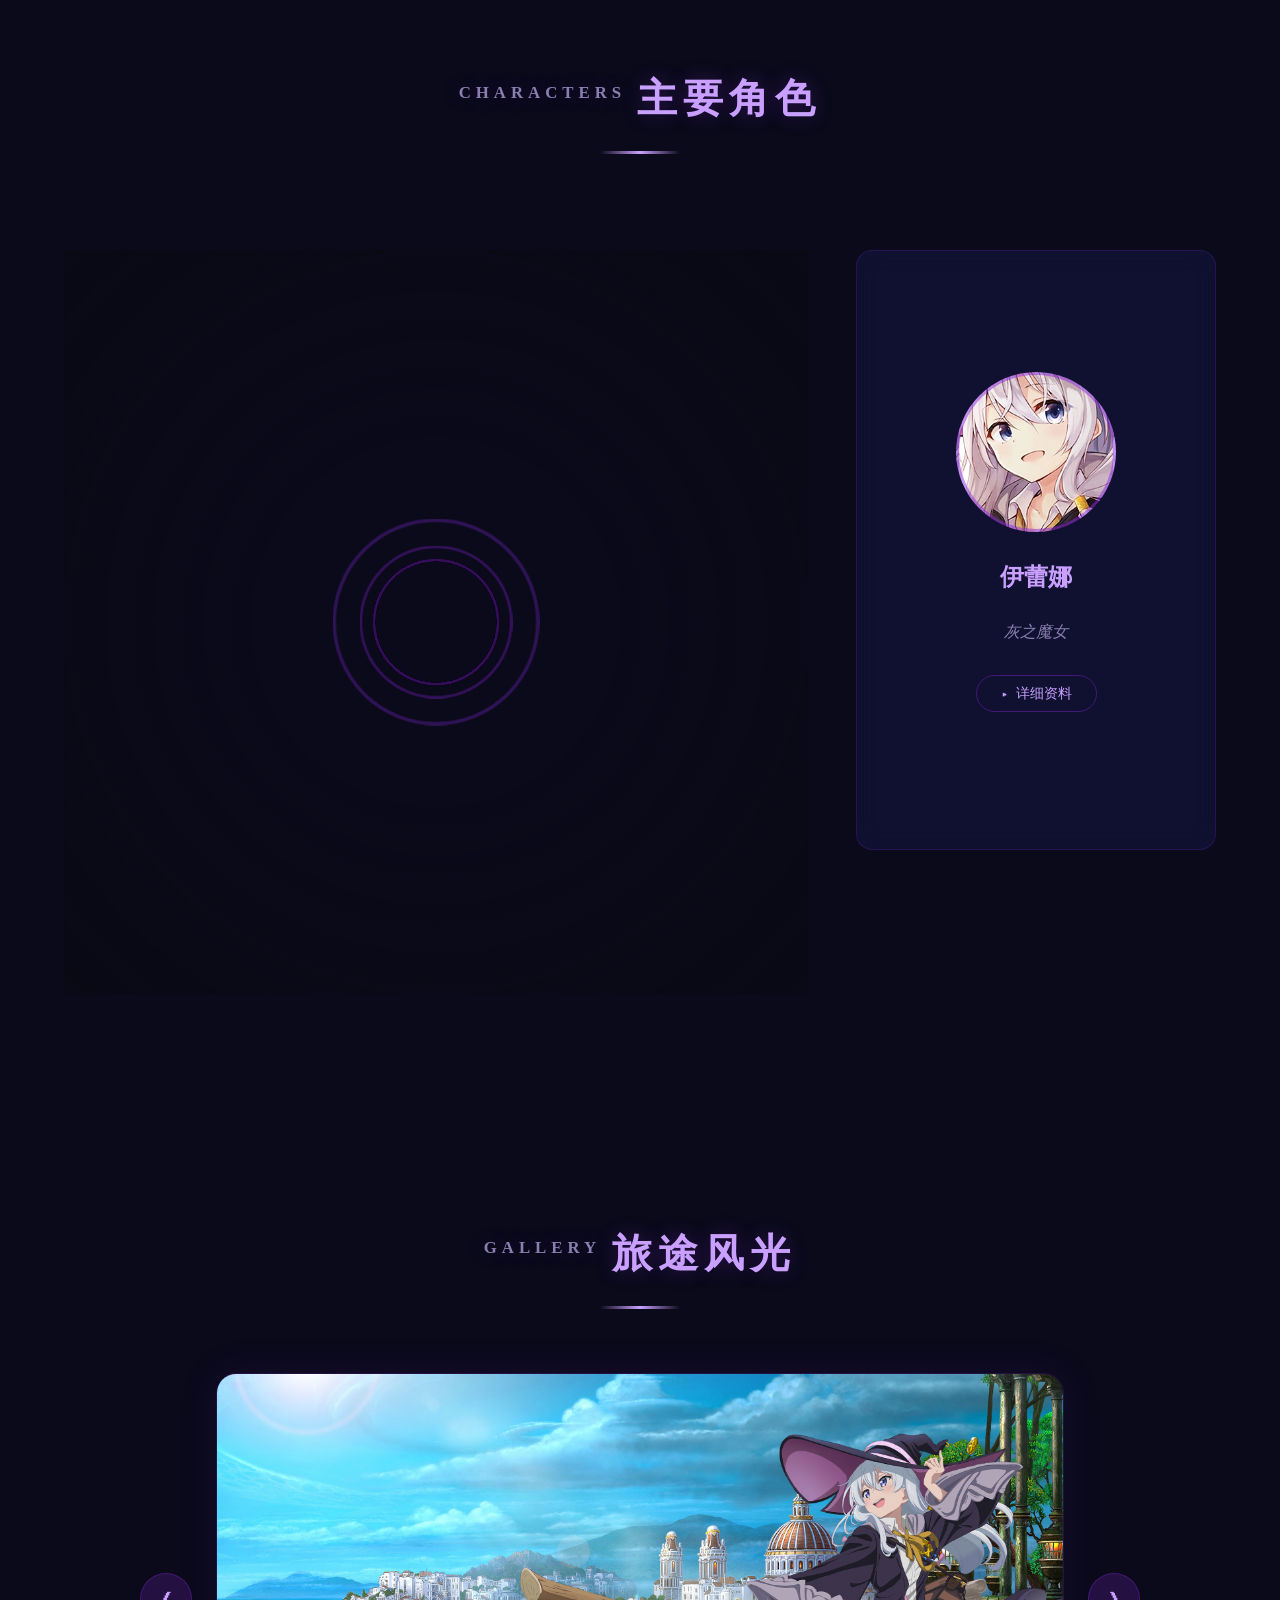
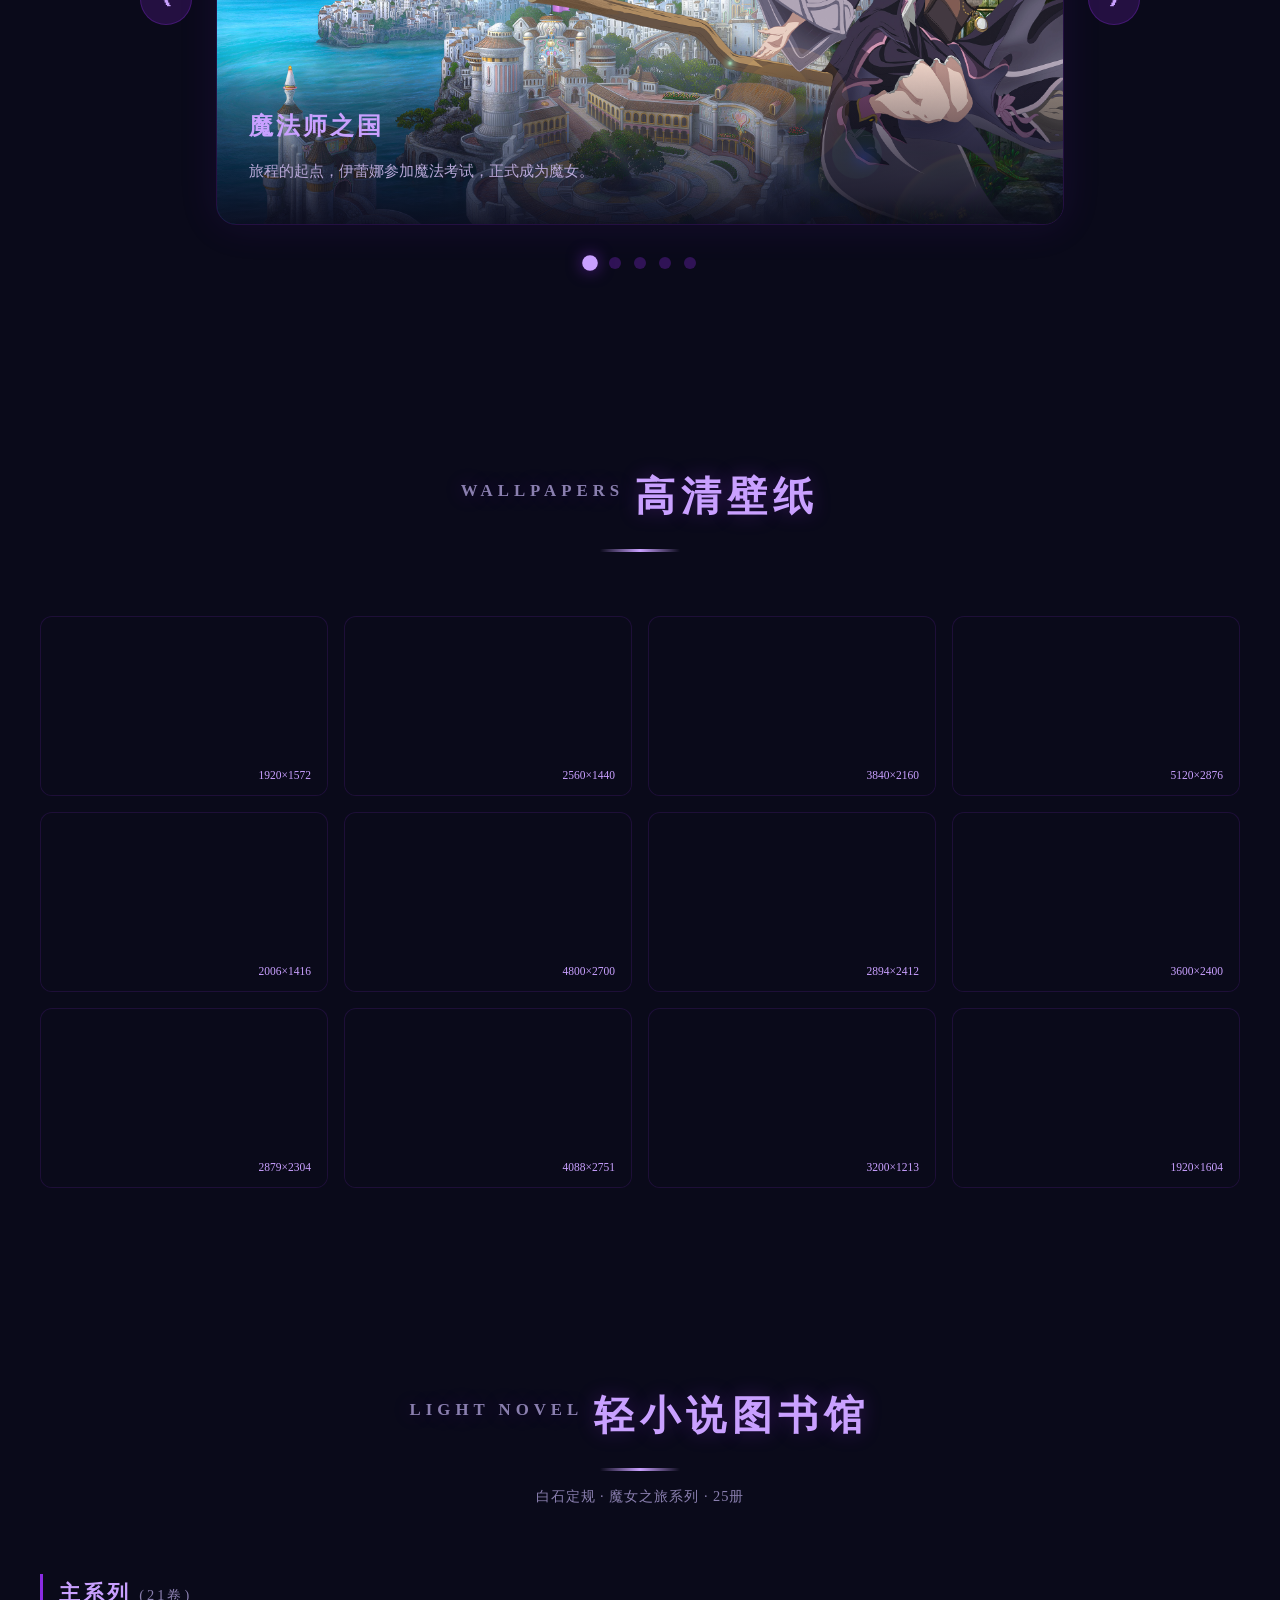
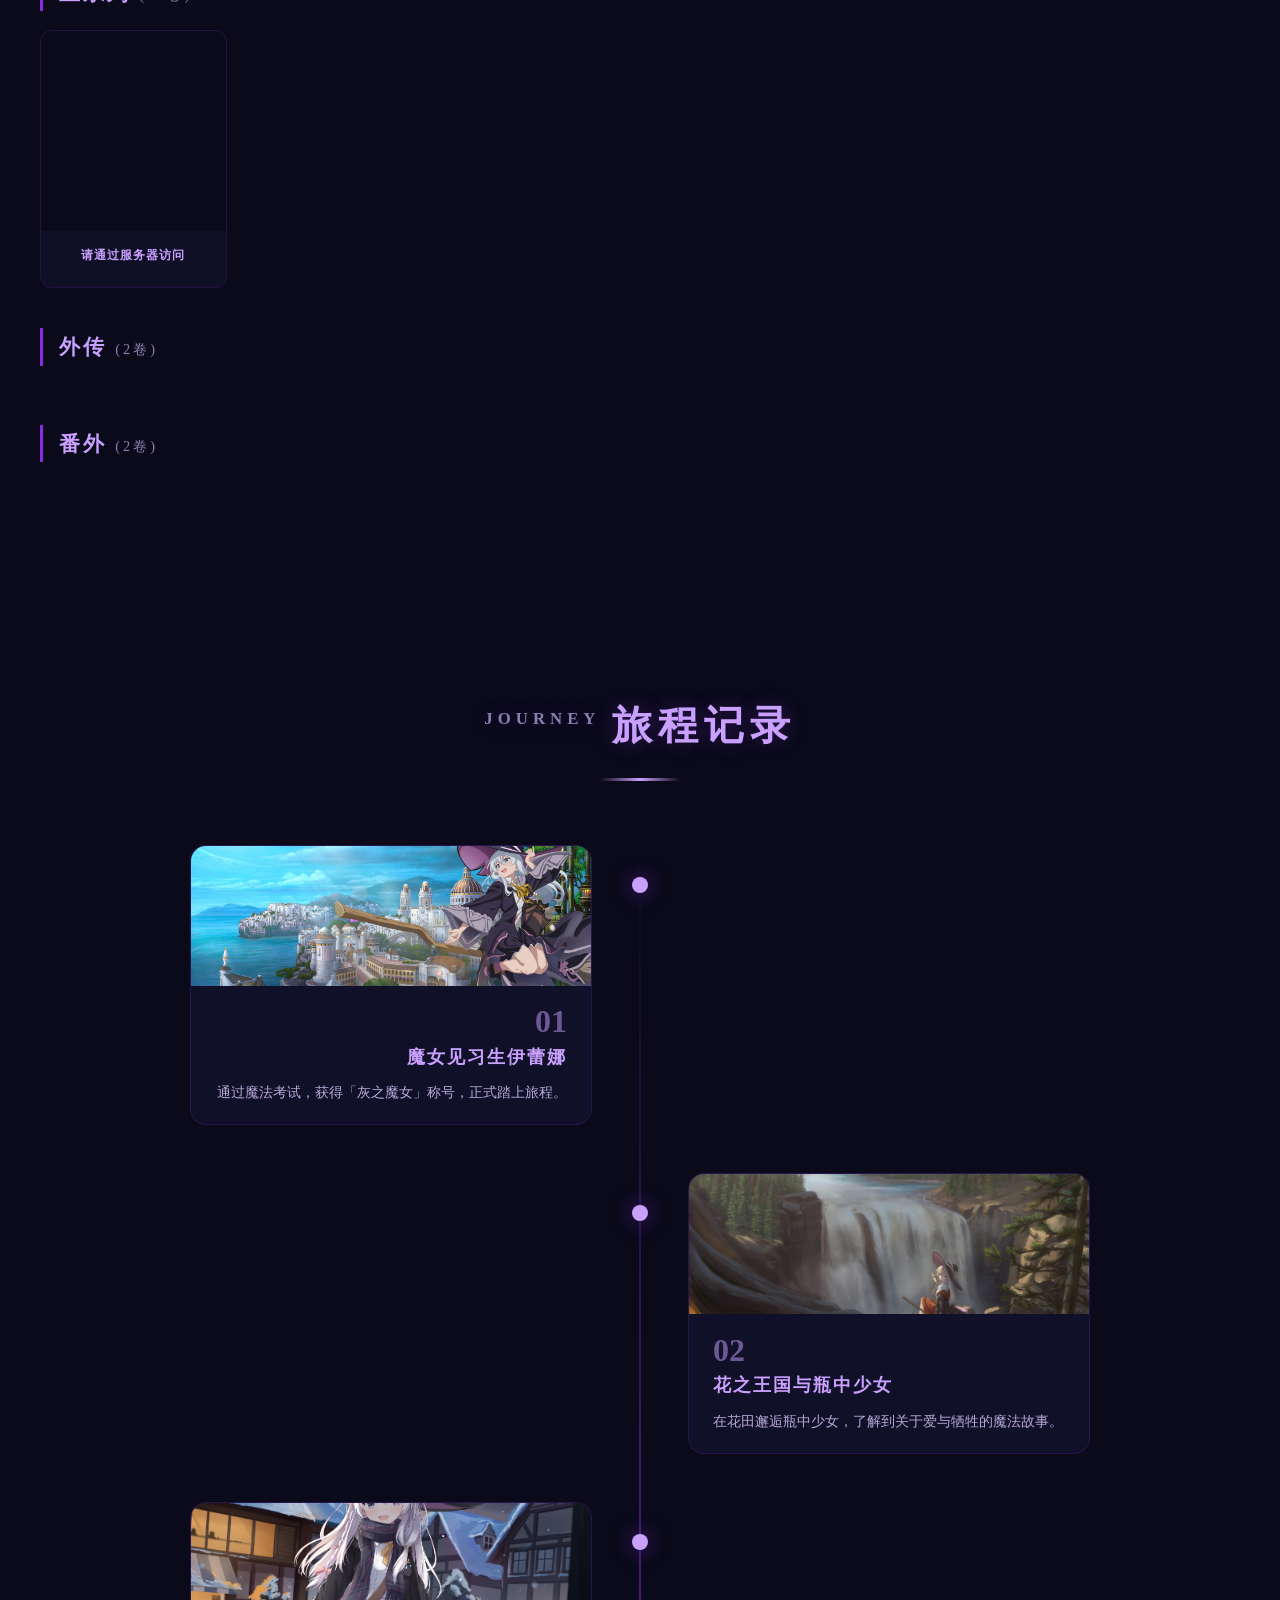
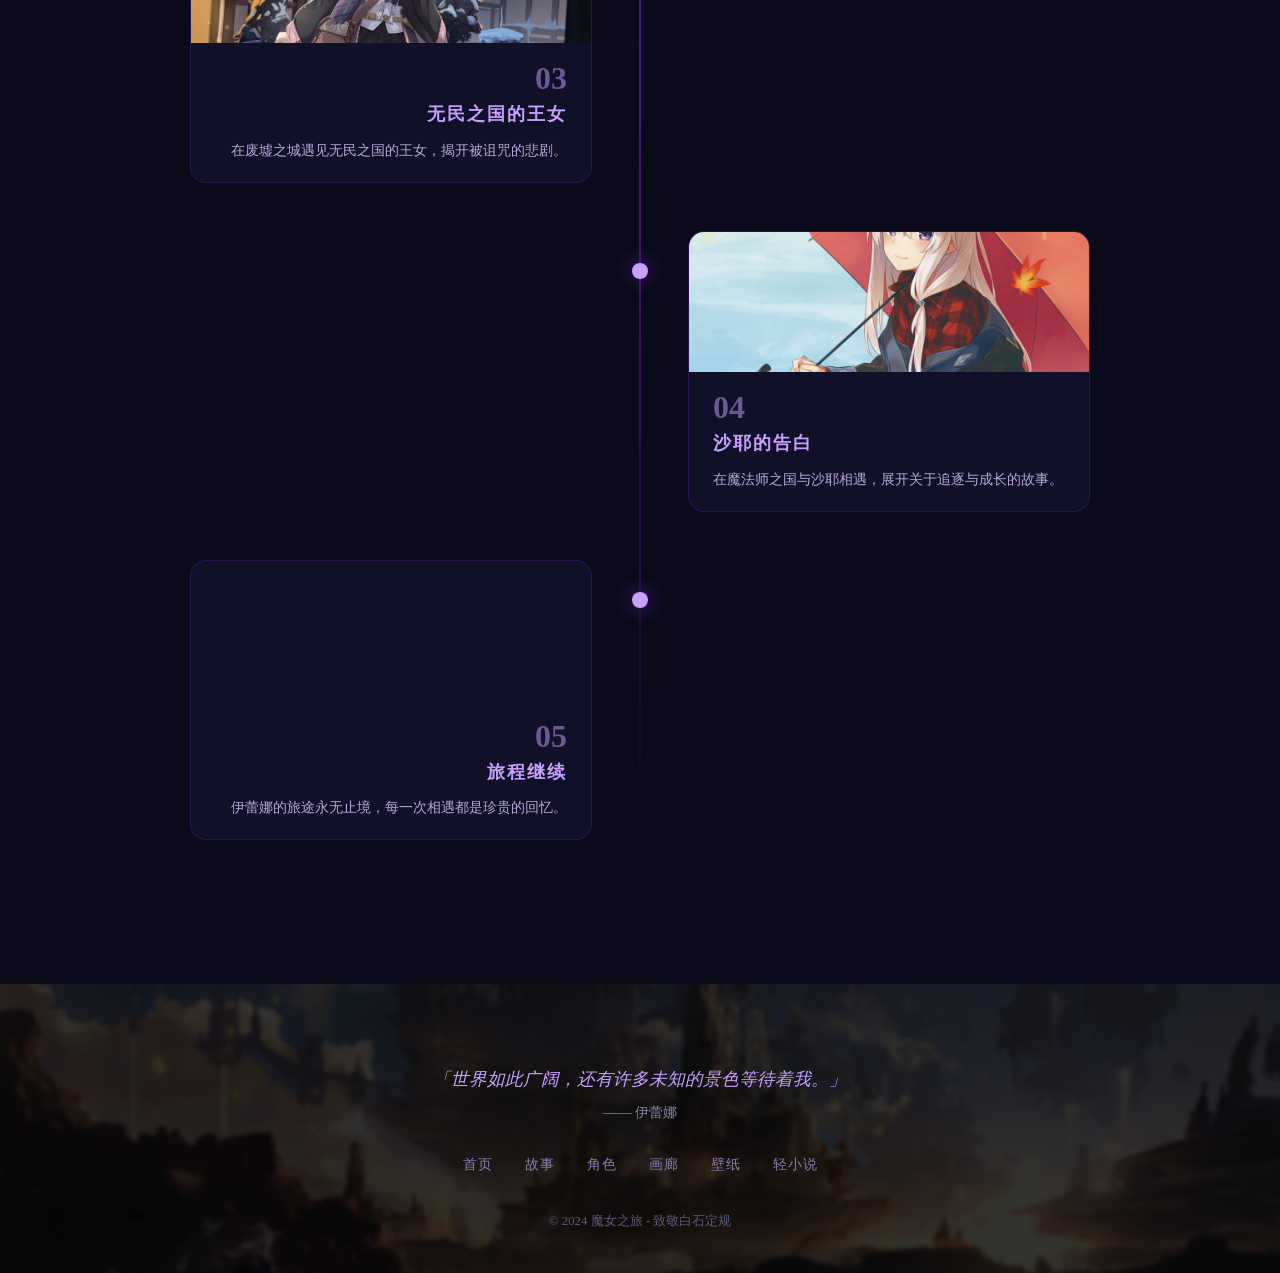
==== commit 9c35ac9a: "feat: 实现指南针轮盘组件并优化响应式布局 - 重构 script.js: 实现 30 度/扇区的圆周旋转动画 (cubic-bezier 缓动) - 添加滚轮/触摸/点击三种交互方式控制角色切换" ====
--- a/index.html
+++ b/index.html
@@ -81,31 +81,58 @@
     <h2><span class="s-en">CHARACTERS</span>主要角色</h2>
     <div class="divider"></div>
   </div>
-  <div class="char-carousel-wrap" id="charCarousel">
-    <div class="char-carousel-track" id="charTrack">
-      <div class="char-orb" data-i="0" data-name="伊蕾娜" data-title="灰之魔女" data-img="images/characters/elaina.jpg" data-desc="银发琉璃瞳的天才魔女。15岁成为最年轻的魔女，以旁观者视角记录旅途中的悲欢。" data-detail="本名 Elaina。银发琉璃色瞳孔的年轻魔女，15岁通过魔法师考试成为「史上最年轻的魔女」。怀揣儿时读过的《妮可冒险记》踏上旅途，以旁观者视角记录各国悲欢。自信而略带自恋。&#10;&#10;声优：本渡枫（日） / Megan Shipman（英）&#10;登场：全卷&#10;MAL: 151335"></div>
-      <div class="char-orb" data-i="1" data-name="维多利加" data-title="妮可 · 执笔者" data-img="images/characters/victorica.jpg" data-desc="伊蕾娜的母亲，笔名「妮可」。写下《妮可冒险记》——也是芙兰与席拉的师傅。" data-detail="本名 Victorica，取自罗马神话胜利女神 Victoria。笔名妮可（Nike）取自希腊神话同名女神。&#10;她是伊蕾娜的母亲，也是芙兰与席拉的师傅——写下启发伊蕾娜成为魔女的《妮可冒险记》的人。&#10;&#10;声优：井上静（日） / Morgan Garrett（英）&#10;登场：Vol 1,9,10,15,17,19&#10;MAL: 190223"></div>
-      <div class="char-orb" data-i="2" data-name="芙兰" data-title="星尘之魔女" data-img="images/characters/flan.jpg" data-desc="伊蕾娜的师傅，维多利加的弟子。Vol 9-10 师徒之旅是全系列高潮。" data-detail="本名 Flan。伊蕾娜的师傅，维多利加的弟子。银发紫眸，性格随性慵懒但魔法实力深不可测。Vol 9-10「星灰魔女的师徒之旅」是全系列最受瞩目的篇章。&#10;&#10;声优：花泽香菜（日）&#10;登场：Vol 1,2,3,5,8,9,10,14,15,16&#10;MAL: 174808"></div>
-      <div class="char-orb" data-i="3" data-name="沙耶" data-title="炭之魔女" data-img="images/characters/saya.jpg" data-desc="黑发红瞳的东方少女。与伊蕾娜的友谊是全系列最核心的情感线。" data-detail="本名 Saya。黑发红瞳的东方少女，来自东洋之国。在魔法师之国与伊蕾娜相遇后产生强烈仰慕，后师从芙兰成为魔女。Vol 15 短篇集中出场最多。&#10;&#10;声优：黑泽朋世（日） / Dani Chambers（英）&#10;登场：Vol 1,2,3,4,5,8,9,10,15,16&#10;MAL: 174809"></div>
-      <div class="char-orb" data-i="4" data-name="席拉" data-title="暗夜之魔女" data-img="images/characters/sheila.jpg" data-desc="魔女协会成员，芙兰与伊蕾娜的同门师姐。暗系魔法造诣极高。" data-detail="本名 Sheila。魔女协会成员，芙兰的旧识，维多利加的另一名弟子。性格冷静沉着，暗系魔法造诣极高。Vol 3「回溯过去的薰衣魔女」中首次登场，与艾丝黛尔有故事线交集。&#10;&#10;声优：日笠阳子（日）&#10;登场：Vol 3,5,8,9,15&#10;MAL: 184105"></div>
-      <div class="char-orb" data-i="5" data-name="艾姆妮西亚" data-title="失忆少女 · Vol 4 核心" data-img="images/characters/amnesia-01.jpg" data-desc="每当入睡便失去所有记忆，只靠一本日记维系与过去的联系。" data-detail="本名 Amnesia。白发少女，每当入睡就失去所有记忆——只靠一本日记维系与过去的联系。Vol 4 的全卷核心角色，单卷被提及 185 次，全系列单卷记录。伊蕾娜陪她回到已成废墟的故乡：「等哭完了，就再继续旅行吧？」&#10;&#10;登场：Vol 4,5,8,10,15,17&#10;MAL: 204725（33 favorites）"></div>
-      <div class="char-orb" data-i="6" data-name="艾丝黛尔" data-title="薰衣魔女 · 回溯时间者" data-img="images/characters/estelle-01.jpg" data-desc="拥有回溯时间能力的魔法师，为追溯真相踏上追凶之路。" data-detail="本名 Estelle。拥有回溯时间能力的魔法师。为追溯过去的真相踏上追凶之路，却发现自己也是悲剧的推手。Vol 3 核心角色，被提及 71 次，与席拉有故事线深度交集。&#10;&#10;登场：Vol 3&#10;MAL: 189283"></div>
-      <div class="char-orb" data-i="7" data-name="米娜" data-title="跨卷反复登场的旅人" data-img="images/characters/mina-01.jpg" data-desc="在 Vol 1 和 Vol 12 中均有重要出场的跨卷角色。" data-detail="本名 Mina。在 Vol 1 魔法师之国登场（56 次提及），Vol 12 再次出现（37 次提及）——全系列中跨越多卷反复登场的少数角色之一。&#10;&#10;登场：Vol 1,12&#10;MAL: 189253（19 favorites）"></div>
-      <div class="char-orb" data-i="8" data-name="艾莉亚" data-title="「艾莉亚德妮的七天」核心" data-img="images/characters/mirarose-01.jpg" data-desc="伊蕾娜回到故乡竞赛之城时遇见的少女，Vol 6 核心。" data-detail="本名 Mirarose。伊蕾娜回到故乡竞赛之城时遇见的少女——以她为中心的「艾莉亚德妮的七天」是 Vol 6 最受瞩目的篇章，Vol 6 被提及 95 次。&#10;&#10;登场：Vol 6&#10;MAL: 189019"></div>
-      <div class="char-orb" data-i="9" data-name="四人组" data-title="Vol 9 师徒之旅群像" data-img="images/characters/monica-01.jpg" data-desc="卡莲、丽兹莱特、莫妮卡、普莉希拉——师徒之旅中遇见的四人。" data-detail="Vol 9「星与灰的师徒之旅」四人组：&#10;· 卡莲（Kallen）—— 静寂之国巴拉德唯一的魔法师，使魔魔法专精&#10;· 丽兹莱特（Lizwright）—— 灰姑娘式人物，恋慕王子却遭继母霸凌&#10;· 莫妮卡（Monica）—— 活人之城公务员，魔法统合协会代理人&#10;· 普莉希拉（Priscilla）—— 来自雪国的少女魔法师，擅长调制魔药&#10;&#10;登场：Vol 9"></div>
-      <div class="char-orb" data-i="10" data-name="莉莉缇娅" data-title="碎石魔女" data-img="images/characters/lilitia-01.jpg" data-desc="出身和平国罗贝塔的魔女，Vol 13 核心角色。" data-detail="本名 Lilitia。出身和平国罗贝塔的魔女，认识伊蕾娜。Vol 13 的核心角色，以碎石魔法著称——与伊蕾娜有着微妙的地域联系。&#10;&#10;登场：Vol 13"></div>
-      <div class="char-orb" data-i="11" data-name="露诺瓦" data-title="巨龙背上的旅馆店主" data-img="images/characters/lunova-01.jpg" data-desc="在巨龙的背上经营移动旅馆，口头禅：「交给我吧。我有个好主意。」" data-detail="本名 Lunova。在巨龙的背上经营一家移动旅馆的女店主。Vol 13 重要角色，带着乐观与机智的口头禅：「交给我吧。我有个好主意。」&#10;&#10;登场：Vol 13"></div>
-      <div class="char-orb" data-i="12" data-name="莉塔" data-title="旅行的杀人鬼" data-img="images/characters/rita-01.jpg" data-desc="外表普通的女孩，被称作「旅行的杀人鬼」，Vol 16 核心。" data-detail="本名 Rita。外表普通的女孩——被称作「旅行的杀人鬼」。在咖啡店与伊蕾娜搭话时讲述自己的故事，恐怖与日常的反差令人印象深刻。Vol 16 核心角色。&#10;&#10;登场：Vol 16"></div>
-    </div>
-    <div class="char-info-panel" id="charInfoPanel">
-      <div class="char-info-img" id="charInfoImg"></div>
-      <h3 class="char-info-name" id="charInfoName"></h3>
-      <p class="char-info-title" id="charInfoTitleText"></p>
-      <p class="char-info-desc" id="charInfoDesc"></p>
-      <button class="char-info-toggle" id="charInfoToggle">展开详情 ▼</button>
-      <div class="char-info-detail" id="charInfoDetail"></div>
-    </div>
-    <div class="char-carousel-hint">滚轮或上下滑动旋转 · 点击头像聚焦</div>
+  <div class="wheel-container">
+    <div class="wheel-wrapper" id="charWheel">
+      <div class="wheel-slice-mask"></div>
+      <div class="wheel-ring" id="wheelRing">
+        <div class="wheel-sector" data-i="0" data-name="伊蕾娜" data-title="灰之魔女" 
+             data-desc="银发琉璃色瞳孔的年轻魔女，15岁通过魔法师考试成为「史上最年轻的魔女」。怀揣儿时读过的《妮可冒险记》踏上旅途，以旁观者视角记录各国悲欢。自信而略带自恋。"
+             data-img="images/characters/elaina.jpg" aria-label="伊蕾娜"></div>
+        <div class="wheel-sector" data-i="1" data-name="维多利加" data-title="妮可 · 执笔者" 
+             data-desc="本名 Victorica，取自罗马神话胜利女神 Victoria。笔名妮可（Nike）取自希腊神话同名女神。她是伊蕾娜的母亲，也是芙兰与席拉的师傅——写下启发伊蕾娜成为魔女的《妮可冒险记》的人。"
+             data-img="images/characters/victorica.jpg" aria-label="维多利加"></div>
+        <div class="wheel-sector" data-i="2" data-name="芙兰" data-title="星尘之魔女" 
+             data-desc="伊蕾娜的师傅，维多利加的弟子。银发紫眸，性格随性慵懒但魔法实力深不可测。Vol 9-10「星灰魔女的师徒之旅」是全系列最受瞩目的篇章。"
+             data-img="images/characters/flan.jpg" aria-label="芙兰"></div>
+        <div class="wheel-sector" data-i="3" data-name="沙耶" data-title="炭之魔女" 
+             data-desc="黑发红瞳的东方少女，来自东洋之国。在魔法师之国与伊蕾娜相遇后产生强烈仰慕，后师从芙兰成为魔女。"
+             data-img="images/characters/saya.jpg" aria-label="沙耶"></div>
+        <div class="wheel-sector" data-i="4" data-name="席拉" data-title="暗夜之魔女" 
+             data-desc="魔女协会成员，芙兰的旧识，维多利加的另一名弟子。性格冷静沉着，暗系魔法造诣极高。"
+             data-img="images/characters/sheila.jpg" aria-label="席拉"></div>
+        <div class="wheel-sector" data-i="5" data-name="艾姆妮西亚" data-title="失忆少女" 
+             data-desc="白发少女，每当入睡就失去所有记忆——只靠一本日记维系与过去的联系。Vol 4 的全卷核心角色。"
+             data-img="images/characters/amnesia-01.jpg" aria-label="艾姆妮西亚"></div>
+        <div class="wheel-sector" data-i="6" data-name="艾丝黛尔" data-title="薰衣魔女" 
+             data-desc="拥有回溯时间能力的魔法师。为追溯过去的真相踏上追凶之路，却发现自己也是悲剧的推手。"
+             data-img="images/characters/estelle-01.jpg" aria-label="艾丝黛尔"></div>
+        <div class="wheel-sector" data-i="7" data-name="米娜" data-title="跨卷旅人" 
+             data-desc="在 Vol 1 魔法师之国登场，Vol 12 再次出现——全系列中跨越多卷反复登场的少数角色之一。"
+             data-img="images/characters/mina-01.jpg" aria-label="米娜"></div>
+        <div class="wheel-sector" data-i="8" data-name="艾莉亚" data-title="竞赛之城的少女" 
+             data-desc="伊蕾娜回到故乡竞赛之城时遇见的少女——以她为中心的「艾莉亚德妮的七天」是 Vol 6 最受瞩目的篇章。"
+             data-img="images/characters/mirarose-01.jpg" aria-label="艾莉亚"></div>
+        <div class="wheel-sector" data-i="9" data-name="师徒四人" data-title="Vol 9 群像" 
+             data-desc="Vol 9「星与灰的师徒之旅」四人组：卡莲、丽兹莱特、莫妮卡、普莉希拉"
+             data-img="images/characters/monica-01.jpg" aria-label="师徒四人"></div>
+        <div class="wheel-sector" data-i="10" data-name="莉莉缇娅" data-title="碎石魔女" 
+             data-desc="出身和平国罗贝塔的魔女，认识伊蕾娜。Vol 13 的核心角色，以碎石魔法著称。"
+             data-img="images/characters/lilitia-01.jpg" aria-label="莉莉缇娅"></div>
+        <div class="wheel-sector" data-i="11" data-name="露诺瓦" data-title="旅馆店主" 
+             data-desc="巨龙的背上经营一家移动旅馆的女店主。带着乐观与机智的口头禅。"
+             data-img="images/characters/lunova-01.jpg" aria-label="露诺瓦"></div>
+        <div class="wheel-sector" data-i="12" data-name="莉塔" data-title="旅行杀人鬼" 
+             data-desc="外表普通的女孩——被称作「旅行的杀人鬼」。在咖啡店与伊蕾娜搭话时讲述自己的故事。"
+             data-img="images/characters/rita-01.jpg" aria-label="莉塔"></div>
+      </div>
+    </div>
+    <div class="wheel-info-panel">
+      <div class="info-portrait" id="infoPortrait"></div>
+      <h3 id="infoName"></h3>
+      <p class="info-subtitle" id="infoTitle"></p>
+      <button class="info-toggle" aria-expanded="false"><span>▸</span> 详细资料</button>
+      <div class="info-detail" id="infoDetail"></div>
+    </div>
   </div>
 </section>
 
--- a/style.css
+++ b/style.css
@@ -56,22 +56,37 @@
 .story-card-body h3{font-size:1.3rem;color:#c9a0ff;margin-bottom:.8rem;letter-spacing:2px}
 .story-card-body p{color:#b8a8d8;font-size:.9rem;line-height:1.8}
 
-/* characters — carousel */
-.char-carousel-wrap{max-width:1400px;margin:0 auto;display:flex;gap:2rem;padding:0 1rem;align-items:stretch;min-height:560px;position:relative}
-.char-carousel-track{flex:0 0 45%;position:relative;display:flex;flex-direction:column;align-items:center;justify-content:center;overflow:visible}
-.char-orb{position:absolute;width:80px;height:80px;border-radius:50%;object-fit:cover;border:3px solid rgba(138,43,226,.3);cursor:pointer;transition:transform .4s cubic-bezier(.4,0,.2,1),opacity .4s ease,border-color .3s,box-shadow .3s;will-change:transform,opacity;backface-visibility:hidden;background-size:cover;background-position:center}
-.char-orb.focused{border-color:rgba(138,43,226,.8);box-shadow:0 0 40px rgba(138,43,226,.4)}
-.char-orb.focused::after{content:attr(data-name);position:absolute;bottom:-28px;left:50%;transform:translateX(-50%);font-size:.75rem;color:#c9a0ff;white-space:nowrap;letter-spacing:1px}
-.char-info-panel{flex:1;display:flex;flex-direction:column;justify-content:center;padding:2rem;border:1px solid rgba(138,43,226,.15);border-radius:16px;background:rgba(20,20,50,.4);backdrop-filter:blur(8px);transition:opacity .3s}
-.char-info-img{width:100%;max-width:300px;height:200px;border-radius:12px;background-size:cover;background-position:center top;margin-bottom:1.5rem;border:1px solid rgba(138,43,226,.2)}
-.char-info-name{font-size:1.8rem;color:#c9a0ff;letter-spacing:3px;margin-bottom:.3rem}
-.char-info-title{font-size:.95rem;color:#8a7faf;font-style:italic;margin-bottom:1rem}
-.char-info-desc{font-size:.9rem;color:#b8a8d8;line-height:1.8;margin-bottom:1rem}
-.char-info-toggle{background:rgba(138,43,226,.15);border:1px solid rgba(138,43,226,.3);color:#c9a0ff;padding:.5rem 1.2rem;border-radius:20px;cursor:pointer;font-size:.8rem;letter-spacing:1px;transition:all .3s;font-family:inherit;align-self:flex-start}
-.char-info-toggle:hover{background:rgba(138,43,226,.3);border-color:rgba(138,43,226,.5)}
-.char-info-detail{max-height:0;overflow:hidden;opacity:0;transition:max-height .4s ease,opacity .3s ease;font-size:.82rem;color:#a0a0c0;line-height:1.7;white-space:pre-line;margin-top:0}
-.char-info-detail.open{max-height:500px;opacity:1;margin-top:1rem}
-.char-carousel-hint{position:absolute;bottom:-2rem;left:0;right:0;text-align:center;font-size:.75rem;color:#5a5a7a;letter-spacing:1px}
+/* characters — compass wheel */
+.wheel-container{display:flex;align-items:stretch;gap:3rem;max-width:1400px;margin:0 auto;padding:2rem;position:relative}
+.wheel-wrapper{flex:1;position:relative;aspect-ratio:1;min-height:500px;overflow:visible}
+.wheel-slice-mask{position:absolute;top:0;left:0;width:100%;height:100%;pointer-events:none;z-index:10;
+  background:radial-gradient(circle at center,transparent 35%,rgba(10,10,20,0.7) 100%);
+}
+.wheel-ring{position:absolute;top:50%;left:50%;transform-origin:center center;transition:transform .4s cubic-bezier(.34,1.56,.64,1)}
+.wheel-sector{position:absolute;top:50%;left:50%;width:180px;height:180px;margin:-90px 0 0 -90px;
+  border-radius:50%;background-size:cover;background-position:center;
+  border:3px solid rgba(138,43,226,.3);cursor:pointer;
+  transition:transform .4s cubic-bezier(.34,1.56,.64,1),box-shadow .3s,border-color .3s;
+  will-change:transform}
+.wheel-sector:hover{border-color:#c9a0ff;box-shadow:0 0 20px rgba(201,160,255,.5)}
+.wheel-sector.focused{border-color:#c9a0ff;border-width:4px;box-shadow:0 0 30px rgba(201,160,255,.7);z-index:20}
+
+.wheel-info-panel{flex:0 0 360px;display:flex;flex-direction:column;justify-content:center;gap:1rem;
+  background:rgba(17,17,51,.9);backdrop-filter:blur(12px);border-radius:16px;padding:2rem;
+  border:1px solid rgba(138,43,226,.2);max-height:600px}
+.info-portrait{width:160px;height:160px;border-radius:50%;background-size:cover;background-position:center;
+  border:3px solid rgba(138,43,226,.5);margin:0 auto;transition:all .4s cubic-bezier(.34,1.56,.64,1)}
+.wheel-info-panel h3{font-size:1.5rem;color:#c9a0ff;text-align:center;margin:.5rem 0 .2rem}
+.info-subtitle{font-size:1rem;color:#8a7faf;text-align:center;font-style:italic;margin-bottom:.8rem}
+.info-toggle{background:transparent;border:1px solid rgba(138,43,226,.4);color:#c9a0ff;padding:.5rem 1.5rem;
+  border-radius:24px;cursor:pointer;font-size:.88rem;margin:0 auto;display:flex;align-items:center;gap:.5rem;
+  transition:all .35s cubic-bezier(.34,1.56,.64,1)}
+.info-toggle:hover{background:rgba(138,43,226,.2);border-color:#c9a0ff;transform:translateY(-1px)}
+.info-toggle[aria-expanded="true"] span{transform:rotate(90deg)}
+.info-toggle span{display:inline-block;transition:transform .35s cubic-bezier(.34,1.56,.64,1)}
+.info-detail{max-height:0;overflow:hidden;transition:max-height .5s cubic-bezier(.34,1.56,.64,1);
+  font-size:.92rem;line-height:1.9;color:#d8c8ff;white-space:pre-line}
+.info-detail[aria-expanded="true"]{max-height:400px}
 
 /* gallery */
 .gallery-wrap{max-width:1000px;margin:0 auto;display:flex;align-items:center;gap:1.5rem}
@@ -185,10 +200,15 @@
 .reader-loaded{display:none;flex:1;flex-direction:column;overflow:hidden}
 .reader-loaded.show{display:flex}
 
-/* responsive */
+/* responsive - 1024px */
 @media(max-width:1024px){
+  .wheel-container{flex-direction:column;gap:2rem}
+  .wheel-wrapper{min-height:400px}
+  .wheel-info-panel{flex:none}
   .books-grid{grid-template-columns:repeat(4,1fr)}
 }
+
+/* responsive - 768px */
 @media(max-width:768px){
   .nav-menu{position:fixed;top:0;right:-100%;width:75%;height:100vh;height:100dvh;background:rgba(10,10,26,.98);flex-direction:column;justify-content:center;align-items:center;gap:2.5rem;transition:right .4s;backdrop-filter:blur(10px);z-index:1000}
   .nav-menu.active{right:0}
@@ -205,14 +225,11 @@
   .hero-scroll span{font-size:.7rem}
   .story-row{grid-template-columns:1fr;gap:1.5rem}
   .story-card{min-height:260px}
-  .chars-row{grid-template-columns:repeat(2,1fr);gap:1rem}
-  .char-s{min-height:340px}.char-a{min-height:280px}.char-b{min-height:240px}
-  .char-carousel-wrap{flex-direction:column;min-height:auto;gap:1.5rem}
-  .char-carousel-track{flex:1;width:100%;min-height:340px}
-  .char-info-panel{padding:1.5rem}
-  .char-info-img{height:160px}
-  .char-info-name{font-size:1.4rem}
-  .char-carousel-hint{position:static;margin-top:1rem}
+  .wheel-wrapper{min-height:380px}
+  .wheel-sector{width:140px;height:140px;margin:-70px 0 0 -70px}
+  .wheel-info-panel{padding:1.5rem}
+  .info-portrait{width:140px;height:140px}
+  .wheel-info-panel h3{font-size:1.3rem}
   .gallery-wrap{flex-direction:column;gap:.8rem}
   .gallery-slider{min-height:280px;width:100%}
   .gallery-btn{width:44px;height:44px;font-size:1rem;flex-shrink:0}
@@ -236,14 +253,6 @@
   .section{padding:4rem 1rem}
   .section-header{margin-bottom:2.5rem}
   .section-header h2{font-size:2rem;letter-spacing:4px}
-  .reader-header{padding:.6rem .8rem;gap:.5rem}
-  .reader-header h3{font-size:.85rem}
-  .reader-close{width:32px;height:32px;font-size:1rem}
-  .reader-toc{width:100%}
-  .reader-content{padding:1rem}
-  .reader-inner h1{font-size:1.3rem}
-  .reader-inner p{font-size:16px;text-indent:1.5em}
-  .reader-nav button{font-size:.8rem;padding:.5rem 1rem}
   .footer{padding:3rem 1rem 2rem}
   .footer-links{flex-wrap:wrap;gap:1rem}
   .footer-quote{font-size:1rem}
@@ -253,6 +262,8 @@
   .wall-item span,.wall-item a{font-size:.65rem;padding:.4rem .6rem}
   .books-cat{font-size:1.1rem;margin:2rem 0 1rem}
 }
+
+/* responsive - 480px */
 @media(max-width:480px){
   .hero-title{font-size:2rem;letter-spacing:4px}
   .hero-subtitle{font-size:.75rem;letter-spacing:2px}
@@ -260,36 +271,44 @@
   .hero-author{font-size:.85rem}
   .section-header h2{font-size:1.6rem;letter-spacing:3px}
   .s-en{font-size:.85rem;top:-.8rem}
-  .chars-row{grid-template-columns:1fr;gap:.8rem}
-  .char-card{min-height:auto;padding:1.8rem 1.2rem}
-  .gallery-slider{min-height:220px}
-  .walls-grid{grid-template-columns:repeat(2,1fr);gap:.5rem}
-  .books-grid{grid-template-columns:repeat(2,1fr);gap:.5rem}
+  .wheel-container{gap:1.5rem;padding:1rem 0}
+  .wheel-wrapper{min-height:340px}
+  .wheel-sector{width:120px;height:120px;margin:-60px 0 0 -60px}
+  .wheel-info-panel{padding:1rem}
+  .info-portrait{width:120px;height:120px;margin-bottom:1rem}
+  .wheel-info-panel h3{font-size:1.2rem;margin-bottom:.3rem}
+  .info-subtitle{margin-bottom:1rem}
+  .info-detail{max-height:300px}
+  .gallery-wrap{flex-direction:column;gap:.8rem;padding:0}
+  .gallery-slider{min-height:280px}
+  .gallery-btn{width:40px;height:40px;font-size:1rem}
+  .slide-cap{padding:1rem;margin-bottom:.5rem}
+  .slide-cap h3{font-size:1.1rem}
+  .slide-cap p{font-size:.85rem}
+  .walls-grid{grid-template-columns:repeat(2,1fr);gap:.6rem}
   .book-cover{height:150px}
-  .book-info{padding:.6rem .5rem}
-  .book-info h4{font-size:.68rem}
-  .book-read,.book-dl{font-size:.62rem;padding:.2rem .5rem}
-  .story-card{min-height:220px}
-  .story-card-body{padding:1.5rem}
-  .story-card-body h3{font-size:1.1rem}
-  .story-card-body p{font-size:.82rem}
-  .reader-content{padding:.5rem}
-  .reader-inner{padding:0}
-  .reader-inner h1{font-size:1.1rem}
-  .reader-inner p{font-size:15px;text-indent:1.5em;line-height:1.8}
-  .reader-nav{gap:.5rem;flex-wrap:wrap}
-  .reader-nav button{font-size:.75rem;padding:.4rem .8rem}
-  .reader-nav span{font-size:.75rem}
-  .tl-img{height:100px}
-  .footer-links{gap:.8rem}
-  .footer-links a{font-size:.8rem}
-  .nav-logo{font-size:1.1rem}
-  .nav-logo-img{width:28px;height:28px}
-  .section{padding:3rem .8rem}
+  .book-info h4{font-size:.7rem}
+  .book-read,.book-dl{font-size:.65rem;padding:.25rem .6rem}
+  .timeline::before{left:1rem}
+  .tl-item{padding-left:1.5rem!important}
+  .tl-item::before{left:.5rem!important;width:12px;height:12px}
+  .tl-img{height:120px}
+  .tl-body{padding:1rem}
+  .tl-num{font-size:1.5rem}
+  .tl-body h3{font-size:1rem}
+  .tl-body p{font-size:.85rem}
+  .s-en{font-size:.95rem;letter-spacing:3px;vertical-align:6px}
+  .section{padding:3rem 1rem}
   .section-header{margin-bottom:2rem}
-  .timeline::before{left:.5rem}
-  .tl-item{padding-left:2rem!important}
-  .tl-item::before{left:0!important;width:10px;height:10px}
+  .section-header h2{font-size:2rem;letter-spacing:4px}
+  .footer{padding:3rem 1rem 2rem}
+  .footer-links{flex-wrap:wrap;gap:1rem}
+  .footer-quote{font-size:1rem;padding:0 .5rem}
+  .back-to-top{width:40px;height:40px;bottom:1rem;right:1rem}
+  .lightbox img{max-width:95vw}
+  .lb-close{top:.5rem;right:.8rem;width:36px;height:36px;font-size:1.5rem}
+  .wall-item span,.wall-item a{font-size:.65rem;padding:.4rem .6rem}
+  .books-cat{font-size:1.1rem;margin:2rem 0 1rem}
 }
 
 /* Android touch fixes */
@@ -315,4 +334,4 @@
   .hero-author{margin-bottom:1rem}
   .hero-scroll{display:none}
   .gallery-slider{min-height:200px}
-}+}
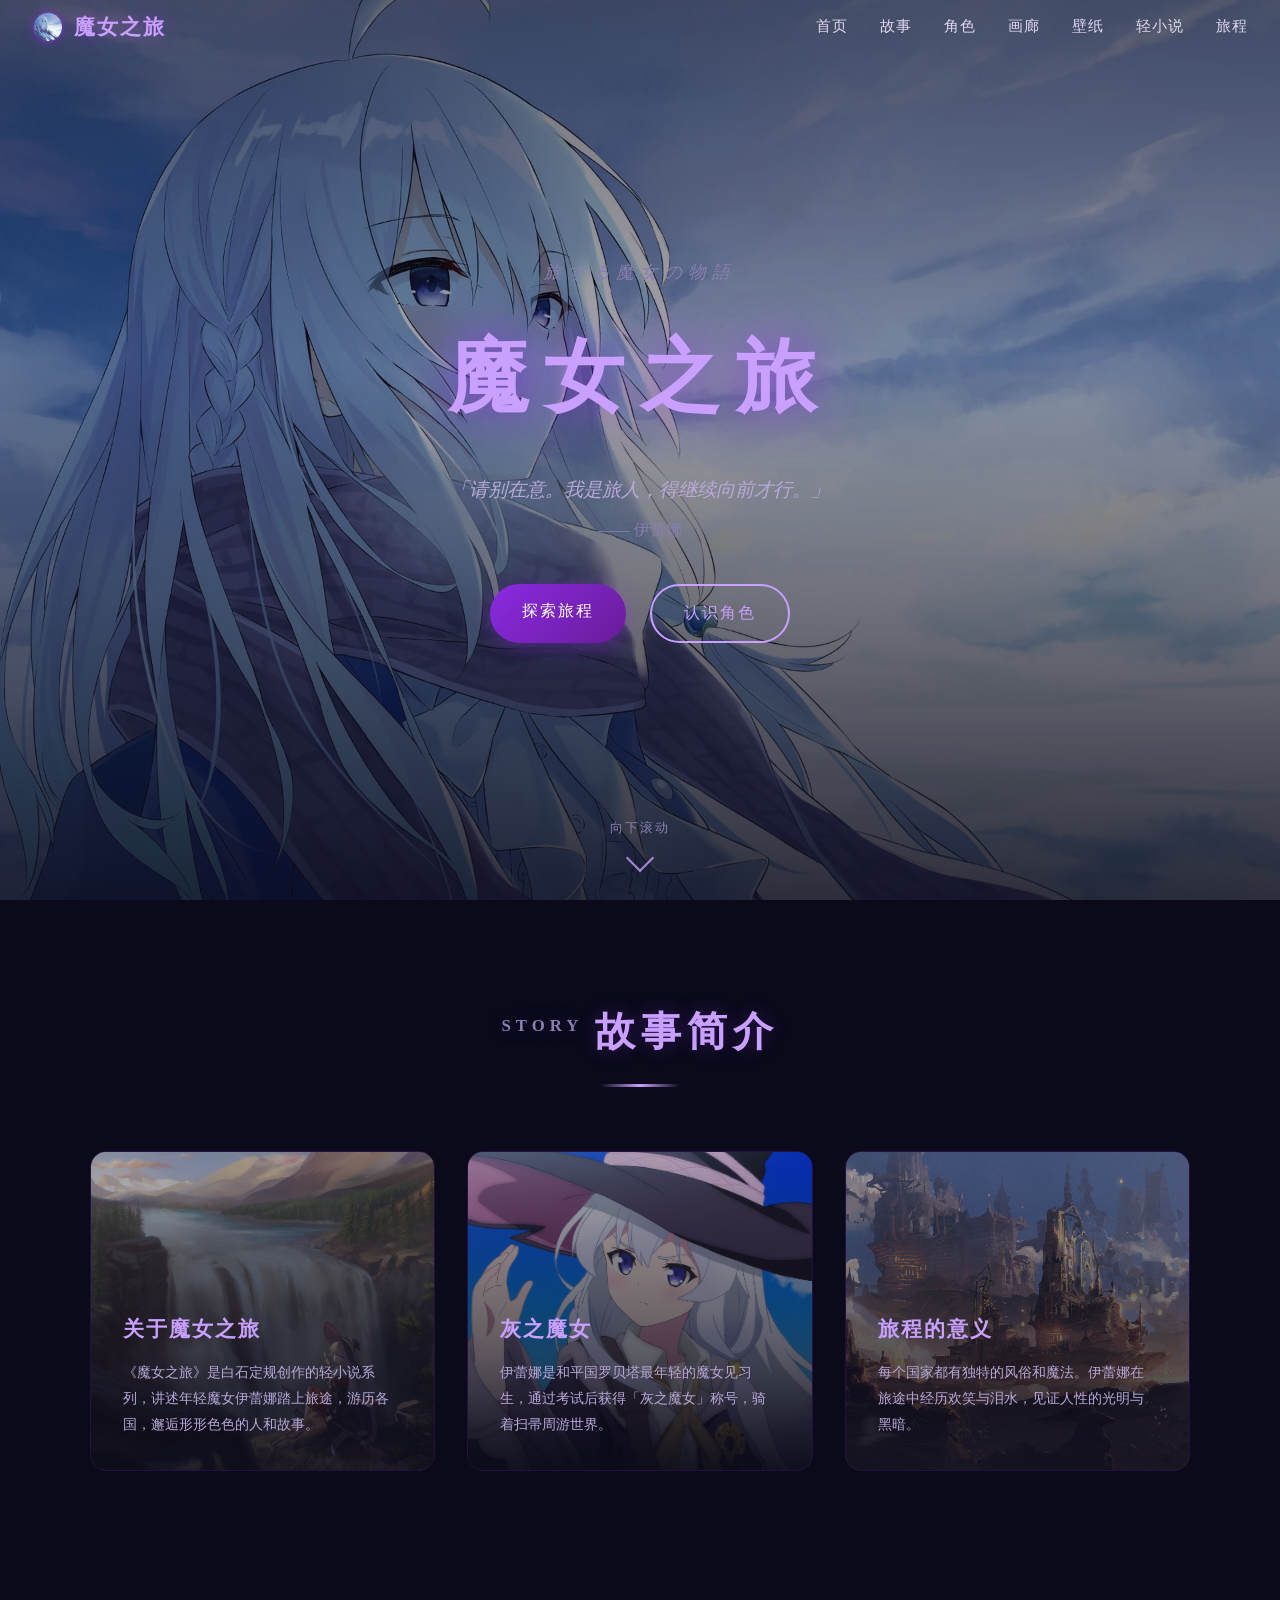
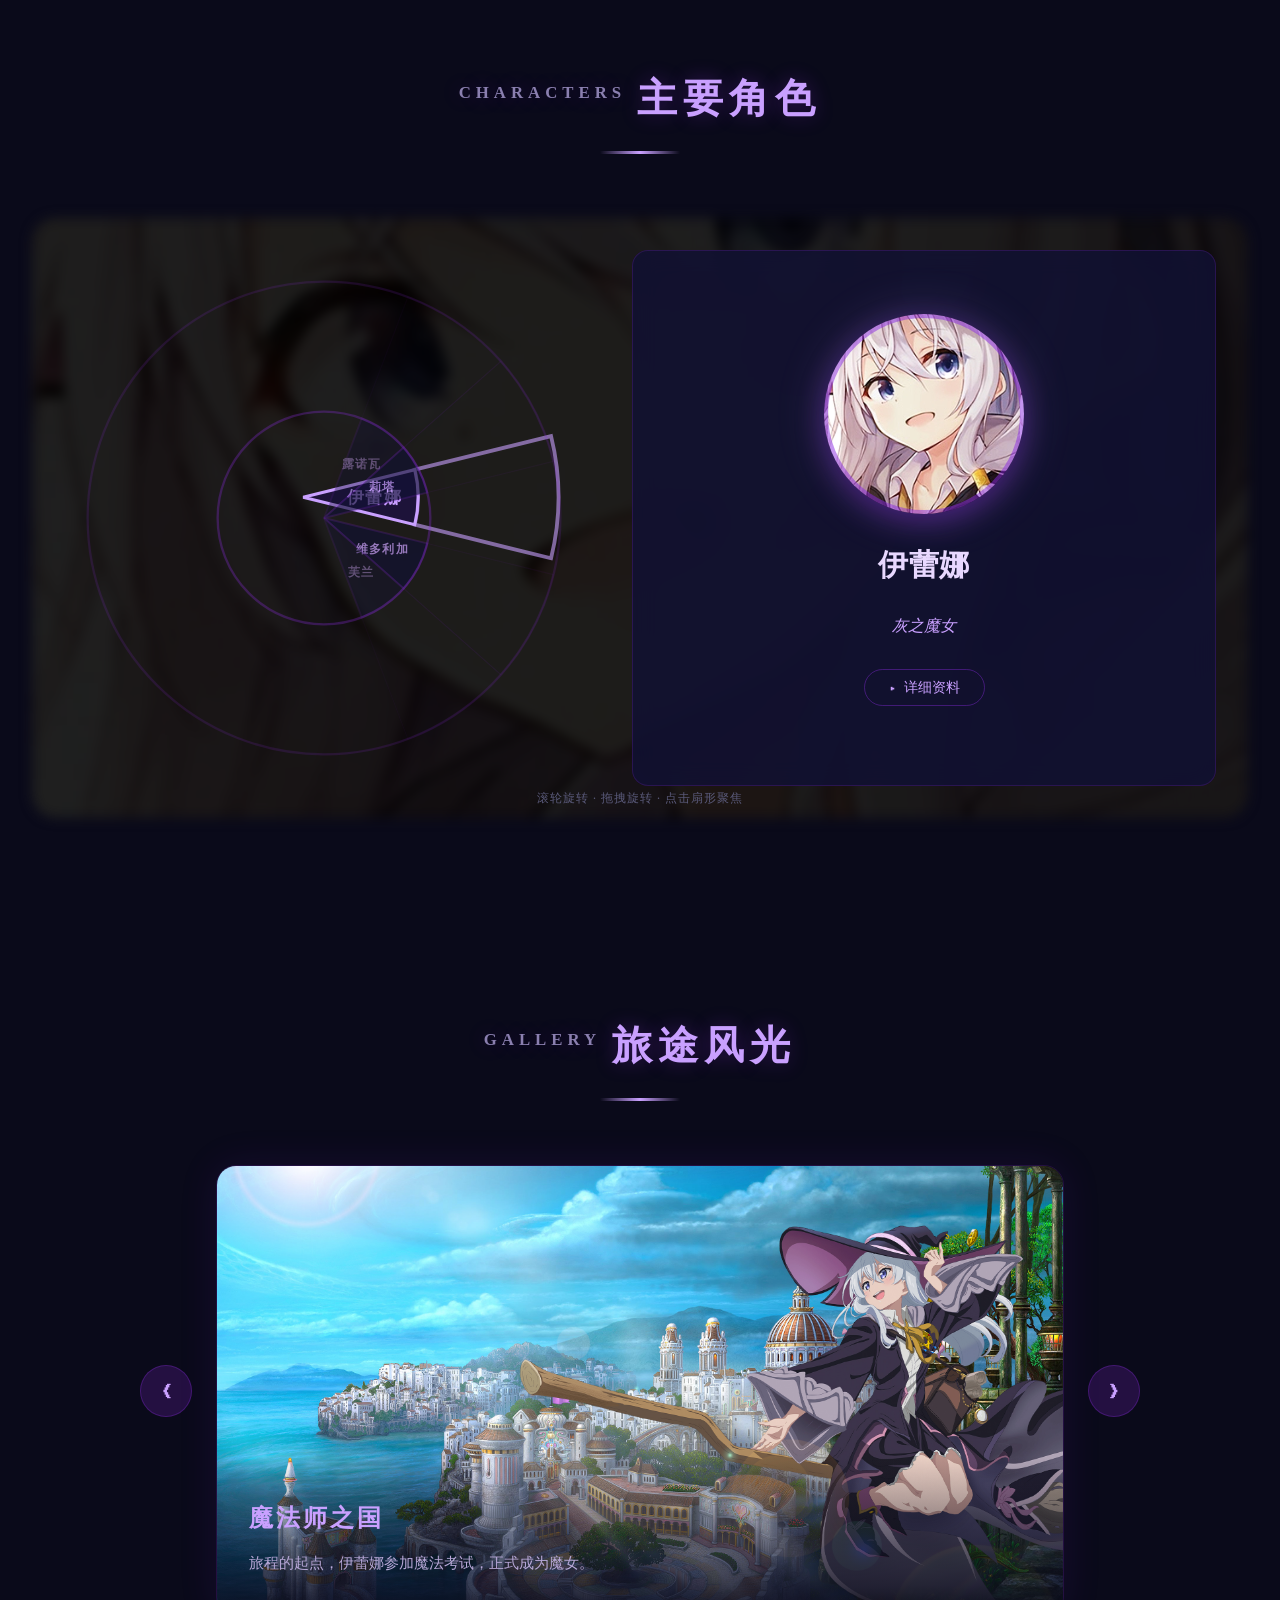
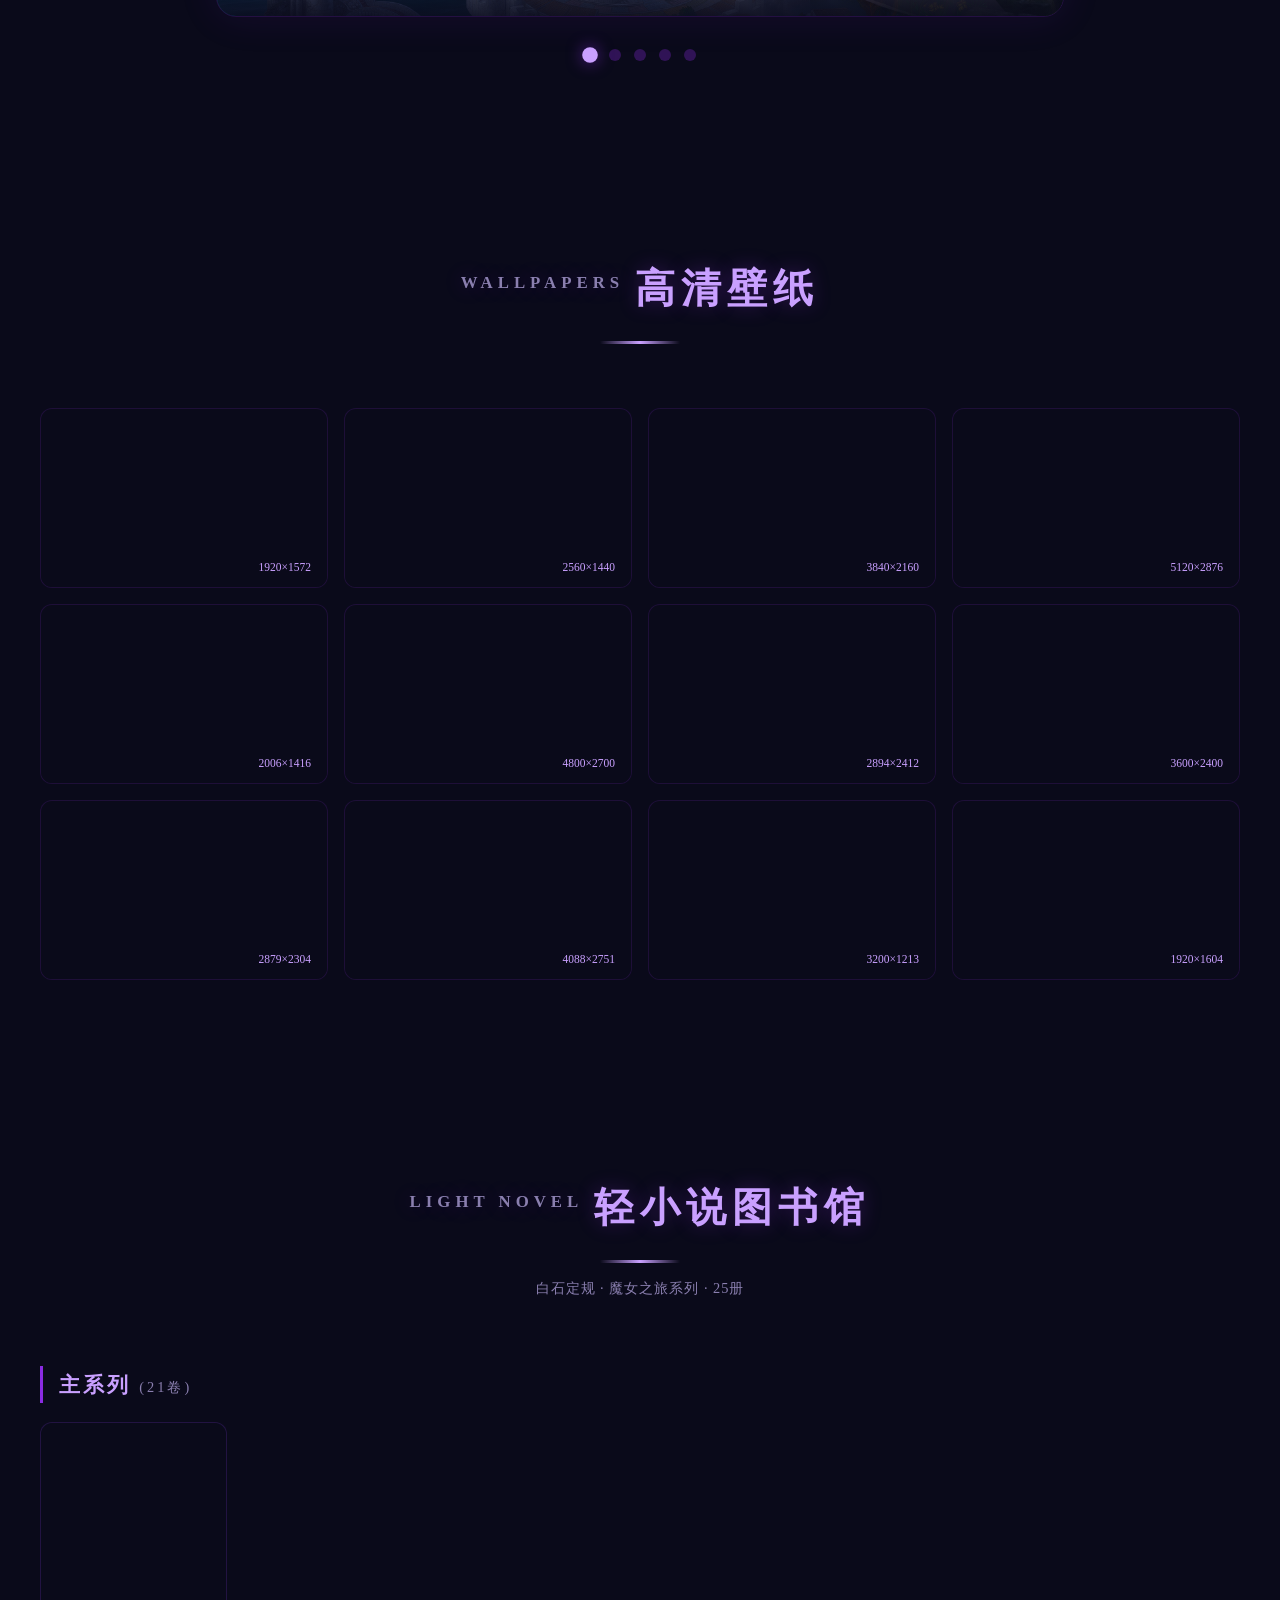
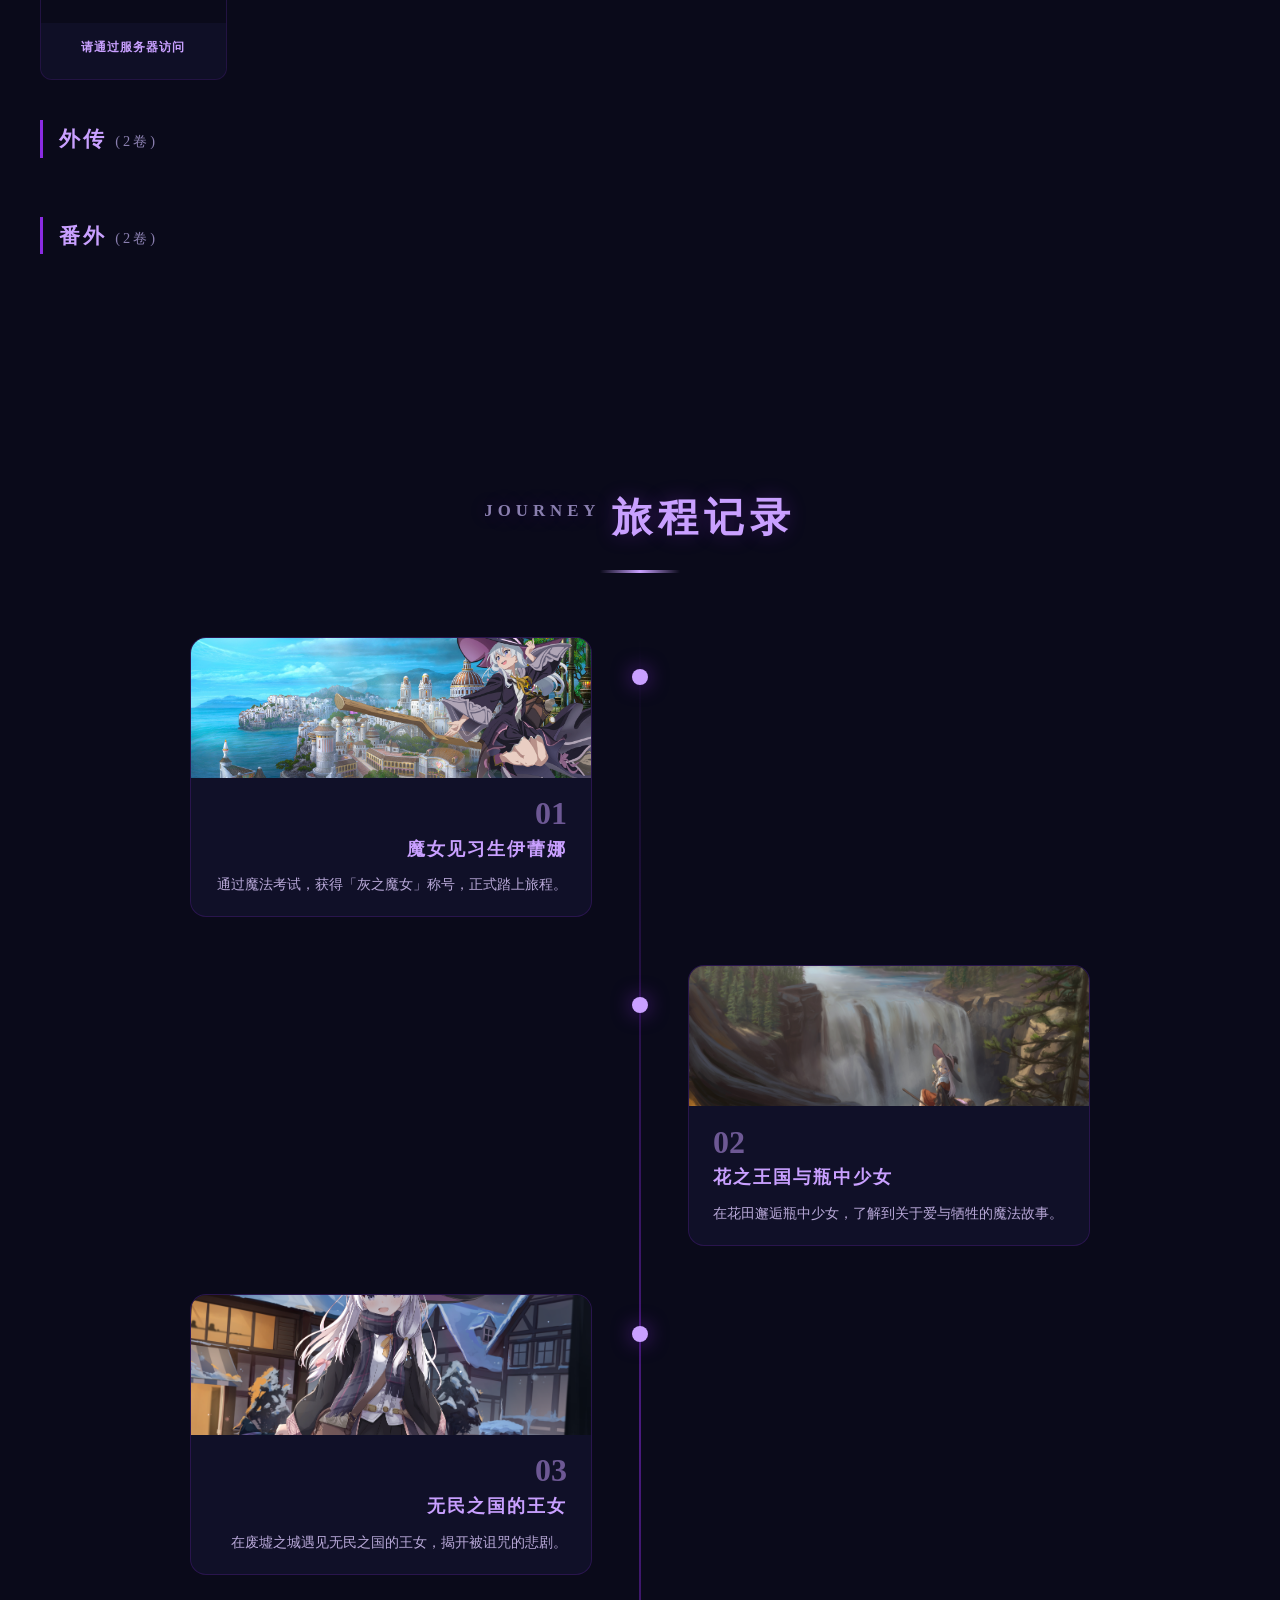
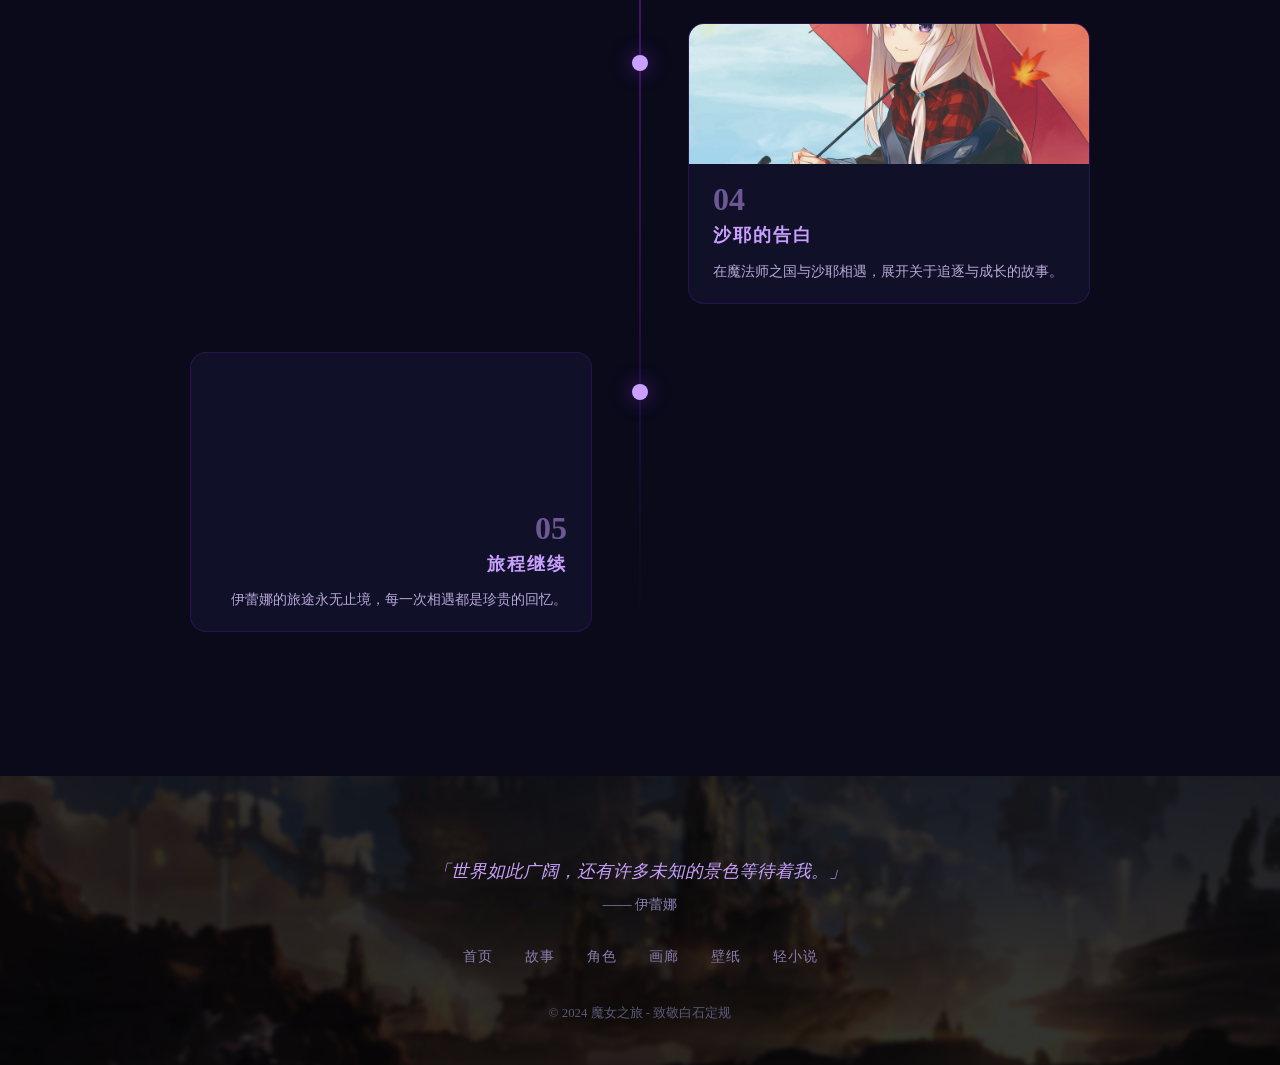
==== commit e3d36f38: "重构角色区为 SVG 同心圆扇形转盘 - SVG viewBox 220x220，外径100/内径45 的同心圆 13 等分 - 每个扇形 27.69°，外环用 SVG pattern 填充角色图片 " ====
--- a/index.html
+++ b/index.html
@@ -81,58 +81,24 @@
     <h2><span class="s-en">CHARACTERS</span>主要角色</h2>
     <div class="divider"></div>
   </div>
-  <div class="wheel-container">
-    <div class="wheel-wrapper" id="charWheel">
-      <div class="wheel-slice-mask"></div>
-      <div class="wheel-ring" id="wheelRing">
-        <div class="wheel-sector" data-i="0" data-name="伊蕾娜" data-title="灰之魔女" 
-             data-desc="银发琉璃色瞳孔的年轻魔女，15岁通过魔法师考试成为「史上最年轻的魔女」。怀揣儿时读过的《妮可冒险记》踏上旅途，以旁观者视角记录各国悲欢。自信而略带自恋。"
-             data-img="images/characters/elaina.jpg" aria-label="伊蕾娜"></div>
-        <div class="wheel-sector" data-i="1" data-name="维多利加" data-title="妮可 · 执笔者" 
-             data-desc="本名 Victorica，取自罗马神话胜利女神 Victoria。笔名妮可（Nike）取自希腊神话同名女神。她是伊蕾娜的母亲，也是芙兰与席拉的师傅——写下启发伊蕾娜成为魔女的《妮可冒险记》的人。"
-             data-img="images/characters/victorica.jpg" aria-label="维多利加"></div>
-        <div class="wheel-sector" data-i="2" data-name="芙兰" data-title="星尘之魔女" 
-             data-desc="伊蕾娜的师傅，维多利加的弟子。银发紫眸，性格随性慵懒但魔法实力深不可测。Vol 9-10「星灰魔女的师徒之旅」是全系列最受瞩目的篇章。"
-             data-img="images/characters/flan.jpg" aria-label="芙兰"></div>
-        <div class="wheel-sector" data-i="3" data-name="沙耶" data-title="炭之魔女" 
-             data-desc="黑发红瞳的东方少女，来自东洋之国。在魔法师之国与伊蕾娜相遇后产生强烈仰慕，后师从芙兰成为魔女。"
-             data-img="images/characters/saya.jpg" aria-label="沙耶"></div>
-        <div class="wheel-sector" data-i="4" data-name="席拉" data-title="暗夜之魔女" 
-             data-desc="魔女协会成员，芙兰的旧识，维多利加的另一名弟子。性格冷静沉着，暗系魔法造诣极高。"
-             data-img="images/characters/sheila.jpg" aria-label="席拉"></div>
-        <div class="wheel-sector" data-i="5" data-name="艾姆妮西亚" data-title="失忆少女" 
-             data-desc="白发少女，每当入睡就失去所有记忆——只靠一本日记维系与过去的联系。Vol 4 的全卷核心角色。"
-             data-img="images/characters/amnesia-01.jpg" aria-label="艾姆妮西亚"></div>
-        <div class="wheel-sector" data-i="6" data-name="艾丝黛尔" data-title="薰衣魔女" 
-             data-desc="拥有回溯时间能力的魔法师。为追溯过去的真相踏上追凶之路，却发现自己也是悲剧的推手。"
-             data-img="images/characters/estelle-01.jpg" aria-label="艾丝黛尔"></div>
-        <div class="wheel-sector" data-i="7" data-name="米娜" data-title="跨卷旅人" 
-             data-desc="在 Vol 1 魔法师之国登场，Vol 12 再次出现——全系列中跨越多卷反复登场的少数角色之一。"
-             data-img="images/characters/mina-01.jpg" aria-label="米娜"></div>
-        <div class="wheel-sector" data-i="8" data-name="艾莉亚" data-title="竞赛之城的少女" 
-             data-desc="伊蕾娜回到故乡竞赛之城时遇见的少女——以她为中心的「艾莉亚德妮的七天」是 Vol 6 最受瞩目的篇章。"
-             data-img="images/characters/mirarose-01.jpg" aria-label="艾莉亚"></div>
-        <div class="wheel-sector" data-i="9" data-name="师徒四人" data-title="Vol 9 群像" 
-             data-desc="Vol 9「星与灰的师徒之旅」四人组：卡莲、丽兹莱特、莫妮卡、普莉希拉"
-             data-img="images/characters/monica-01.jpg" aria-label="师徒四人"></div>
-        <div class="wheel-sector" data-i="10" data-name="莉莉缇娅" data-title="碎石魔女" 
-             data-desc="出身和平国罗贝塔的魔女，认识伊蕾娜。Vol 13 的核心角色，以碎石魔法著称。"
-             data-img="images/characters/lilitia-01.jpg" aria-label="莉莉缇娅"></div>
-        <div class="wheel-sector" data-i="11" data-name="露诺瓦" data-title="旅馆店主" 
-             data-desc="巨龙的背上经营一家移动旅馆的女店主。带着乐观与机智的口头禅。"
-             data-img="images/characters/lunova-01.jpg" aria-label="露诺瓦"></div>
-        <div class="wheel-sector" data-i="12" data-name="莉塔" data-title="旅行杀人鬼" 
-             data-desc="外表普通的女孩——被称作「旅行的杀人鬼」。在咖啡店与伊蕾娜搭话时讲述自己的故事。"
-             data-img="images/characters/rita-01.jpg" aria-label="莉塔"></div>
-      </div>
-    </div>
-    <div class="wheel-info-panel">
+  <div class="wheel-container" id="wheelContainer">
+    <div class="wheel-bg" id="wheelBg"></div>
+    <div class="wheel-stage" id="wheelStage">
+      <svg class="wheel-svg" id="wheelSvg" viewBox="-110 -110 220 220" preserveAspectRatio="xMidYMid meet">
+        <defs id="wheelDefs"></defs>
+        <g class="wheel-rotate" id="wheelRotate"></g>
+        <circle cx="0" cy="0" r="45" fill="none" stroke="rgba(138,43,226,.3)" stroke-width="1"/>
+        <circle cx="0" cy="0" r="100" fill="none" stroke="rgba(138,43,226,.15)" stroke-width="1"/>
+      </svg>
+    </div>
+    <div class="wheel-info-panel" id="wheelInfoPanel">
       <div class="info-portrait" id="infoPortrait"></div>
       <h3 id="infoName"></h3>
       <p class="info-subtitle" id="infoTitle"></p>
-      <button class="info-toggle" aria-expanded="false"><span>▸</span> 详细资料</button>
-      <div class="info-detail" id="infoDetail"></div>
-    </div>
+      <button class="info-toggle" id="infoToggle" aria-expanded="false"><span class="toggle-arrow">▸</span> 详细资料</button>
+      <div class="info-body" id="infoBody"><div class="info-content" id="infoContent"></div></div>
+    </div>
+    <div class="wheel-hint">滚轮旋转 · 拖拽旋转 · 点击扇形聚焦</div>
   </div>
 </section>
 
--- a/style.css
+++ b/style.css
@@ -56,37 +56,34 @@
 .story-card-body h3{font-size:1.3rem;color:#c9a0ff;margin-bottom:.8rem;letter-spacing:2px}
 .story-card-body p{color:#b8a8d8;font-size:.9rem;line-height:1.8}
 
-/* characters — compass wheel */
-.wheel-container{display:flex;align-items:stretch;gap:3rem;max-width:1400px;margin:0 auto;padding:2rem;position:relative}
-.wheel-wrapper{flex:1;position:relative;aspect-ratio:1;min-height:500px;overflow:visible}
-.wheel-slice-mask{position:absolute;top:0;left:0;width:100%;height:100%;pointer-events:none;z-index:10;
-  background:radial-gradient(circle at center,transparent 35%,rgba(10,10,20,0.7) 100%);
-}
-.wheel-ring{position:absolute;top:50%;left:50%;transform-origin:center center;transition:transform .4s cubic-bezier(.34,1.56,.64,1)}
-.wheel-sector{position:absolute;top:50%;left:50%;width:180px;height:180px;margin:-90px 0 0 -90px;
-  border-radius:50%;background-size:cover;background-position:center;
-  border:3px solid rgba(138,43,226,.3);cursor:pointer;
-  transition:transform .4s cubic-bezier(.34,1.56,.64,1),box-shadow .3s,border-color .3s;
-  will-change:transform}
-.wheel-sector:hover{border-color:#c9a0ff;box-shadow:0 0 20px rgba(201,160,255,.5)}
-.wheel-sector.focused{border-color:#c9a0ff;border-width:4px;box-shadow:0 0 30px rgba(201,160,255,.7);z-index:20}
-
-.wheel-info-panel{flex:0 0 360px;display:flex;flex-direction:column;justify-content:center;gap:1rem;
-  background:rgba(17,17,51,.9);backdrop-filter:blur(12px);border-radius:16px;padding:2rem;
-  border:1px solid rgba(138,43,226,.2);max-height:600px}
-.info-portrait{width:160px;height:160px;border-radius:50%;background-size:cover;background-position:center;
-  border:3px solid rgba(138,43,226,.5);margin:0 auto;transition:all .4s cubic-bezier(.34,1.56,.64,1)}
-.wheel-info-panel h3{font-size:1.5rem;color:#c9a0ff;text-align:center;margin:.5rem 0 .2rem}
-.info-subtitle{font-size:1rem;color:#8a7faf;text-align:center;font-style:italic;margin-bottom:.8rem}
-.info-toggle{background:transparent;border:1px solid rgba(138,43,226,.4);color:#c9a0ff;padding:.5rem 1.5rem;
-  border-radius:24px;cursor:pointer;font-size:.88rem;margin:0 auto;display:flex;align-items:center;gap:.5rem;
-  transition:all .35s cubic-bezier(.34,1.56,.64,1)}
+/* characters — concentric SVG wheel */
+.wheel-container{display:flex;align-items:stretch;gap:3rem;max-width:1400px;margin:0 auto;padding:2rem;position:relative;min-height:600px}
+.wheel-bg{position:absolute;inset:0;border-radius:24px;background-size:cover;background-position:center;filter:brightness(.12) blur(6px);opacity:0;transition:opacity .6s ease;pointer-events:none;z-index:0}
+.wheel-bg.visible{opacity:1}
+.wheel-stage{flex:0 0 520px;position:relative;display:flex;align-items:center;justify-content:center;z-index:1}
+.wheel-svg{width:100%;height:100%;max-width:520px;max-height:520px;overflow:visible}
+.wheel-rotate{transform-origin:center;transition:transform .5s cubic-bezier(.34,1.56,.64,1)}
+.wheel-sector-ring{fill:none;stroke:rgba(138,43,226,.08);stroke-width:.5;transition:opacity .4s ease}
+.wheel-sector-inner{fill:rgba(17,17,51,.92);stroke:rgba(138,43,226,.25);stroke-width:.8;transition:opacity .4s ease}
+.wheel-sector-label{font-size:5px;fill:#c9a0ff;text-anchor:middle;dominant-baseline:central;font-weight:bold;letter-spacing:.5px;pointer-events:none;transition:opacity .4s ease}
+.wheel-sector-group{cursor:pointer;transition:transform .4s cubic-bezier(.34,1.56,.64,1),opacity .4s ease}
+.wheel-sector-group.visible{opacity:1}
+.wheel-sector-group.hidden{opacity:0;pointer-events:none}
+.wheel-sector-group.focused .wheel-sector-ring{stroke:rgba(201,160,255,.6);stroke-width:1.5}
+.wheel-sector-group.focused .wheel-sector-inner{fill:rgba(30,20,60,.95);stroke:#c9a0ff;stroke-width:1.2}
+.wheel-sector-group.focused .wheel-sector-label{font-size:6.5px}
+.wheel-info-panel{flex:1;min-width:0;display:flex;flex-direction:column;justify-content:center;gap:1rem;background:rgba(17,17,51,.85);backdrop-filter:blur(12px);border-radius:16px;padding:2.5rem;border:1px solid rgba(138,43,226,.2);z-index:1}
+.info-portrait{width:200px;height:200px;border-radius:50%;background-size:cover;background-position:center;border:4px solid rgba(138,43,226,.5);margin:0 auto;box-shadow:0 8px 28px rgba(138,43,226,.35),0 0 50px rgba(201,160,255,.2);transition:all .5s cubic-bezier(.34,1.56,.64,1)}
+.wheel-info-panel h3{font-size:1.9rem;color:#e8d8ff;text-align:center;margin:.5rem 0 .2rem;font-weight:600;letter-spacing:.5px}
+.info-subtitle{font-size:1rem;color:#c9a0ff;text-align:center;font-style:italic;margin-bottom:.8rem}
+.info-toggle{background:transparent;border:1px solid rgba(138,43,226,.4);color:#c9a0ff;padding:.5rem 1.5rem;border-radius:24px;cursor:pointer;font-size:.88rem;margin:0 auto;display:flex;align-items:center;gap:.5rem;transition:all .35s cubic-bezier(.34,1.56,.64,1)}
 .info-toggle:hover{background:rgba(138,43,226,.2);border-color:#c9a0ff;transform:translateY(-1px)}
-.info-toggle[aria-expanded="true"] span{transform:rotate(90deg)}
-.info-toggle span{display:inline-block;transition:transform .35s cubic-bezier(.34,1.56,.64,1)}
-.info-detail{max-height:0;overflow:hidden;transition:max-height .5s cubic-bezier(.34,1.56,.64,1);
-  font-size:.92rem;line-height:1.9;color:#d8c8ff;white-space:pre-line}
-.info-detail[aria-expanded="true"]{max-height:400px}
+.toggle-arrow{display:inline-block;transition:transform .35s cubic-bezier(.34,1.56,.64,1)}
+.info-toggle[aria-expanded="true"] .toggle-arrow{transform:rotate(90deg)}
+.info-body{max-height:0;overflow:hidden;transition:max-height .5s cubic-bezier(.34,1.56,.64,1)}
+.info-toggle[aria-expanded="true"]+.info-body{max-height:500px}
+.info-content{font-size:.92rem;line-height:1.9;color:#d8c8ff;white-space:pre-line;text-align:left}
+.wheel-hint{position:absolute;bottom:.5rem;left:0;right:0;text-align:center;font-size:.75rem;color:#5a5a7a;letter-spacing:1px;pointer-events:none}
 
 /* gallery */
 .gallery-wrap{max-width:1000px;margin:0 auto;display:flex;align-items:center;gap:1.5rem}
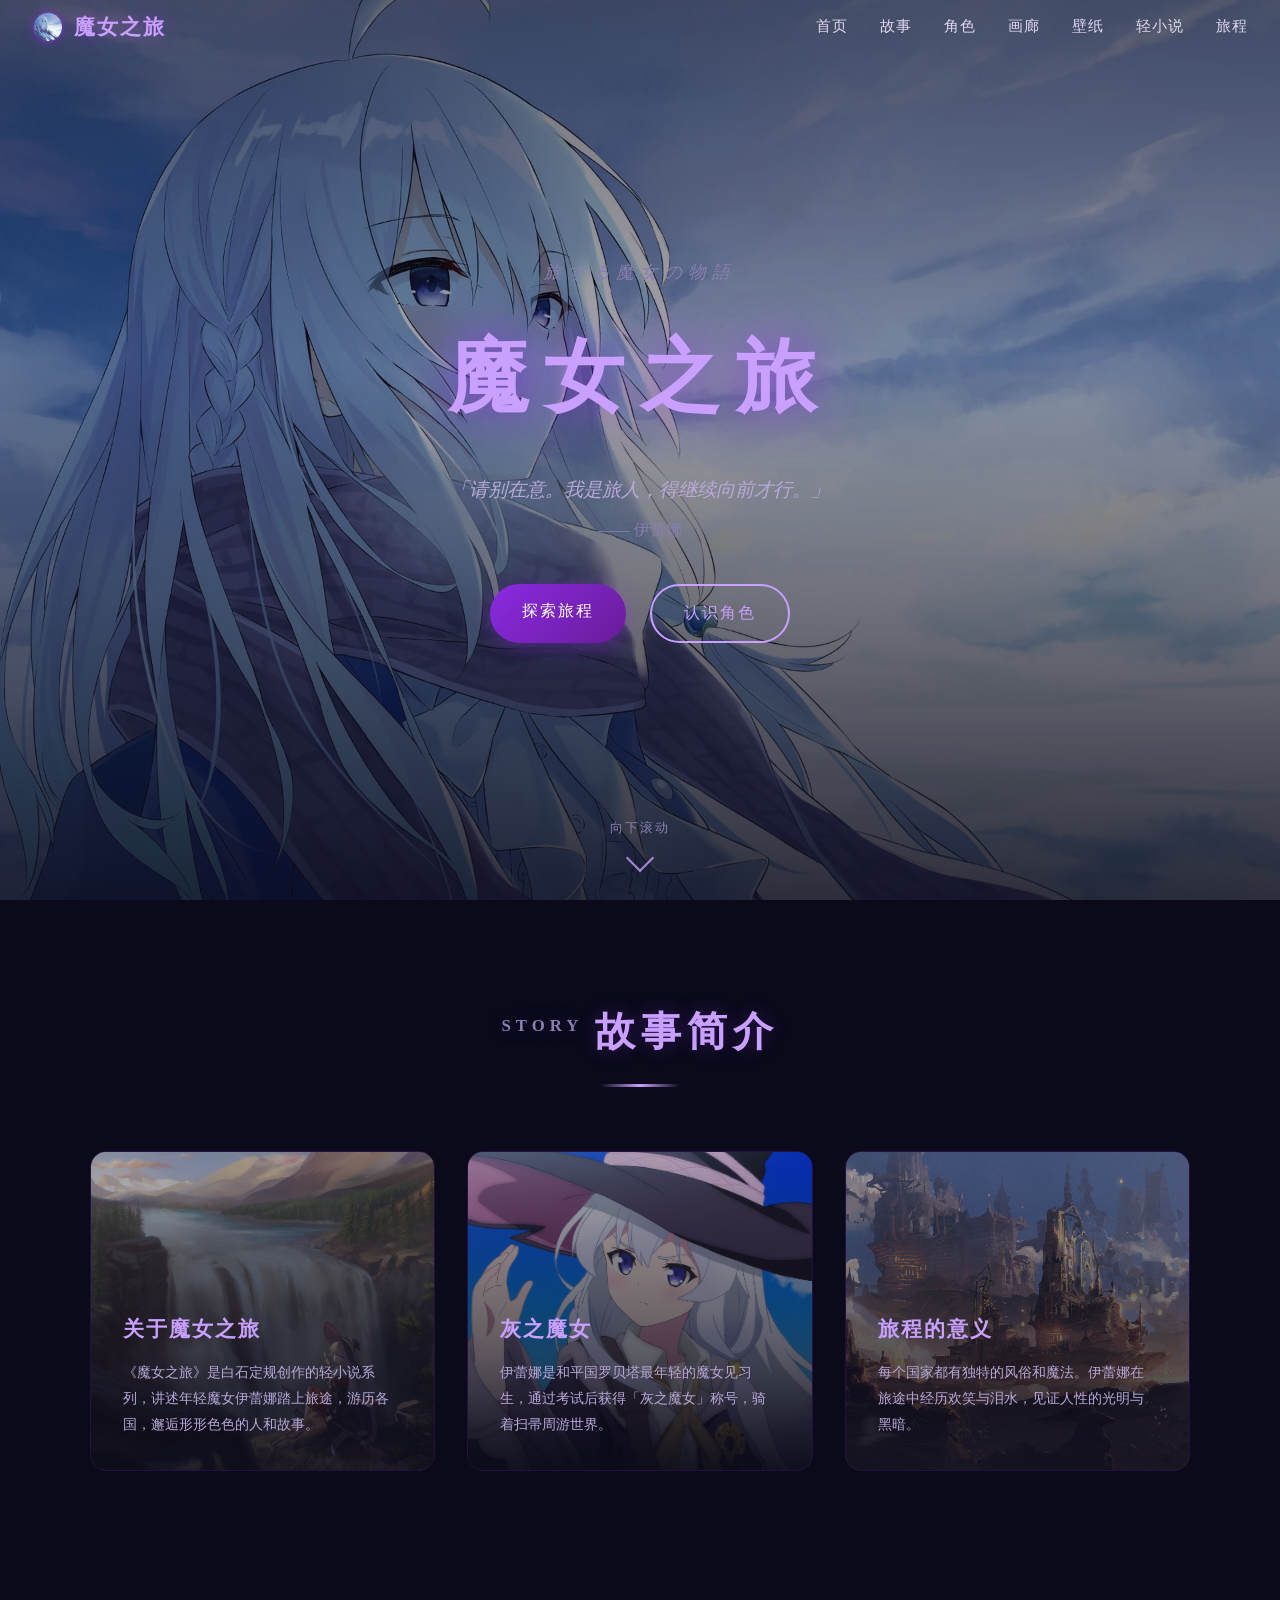
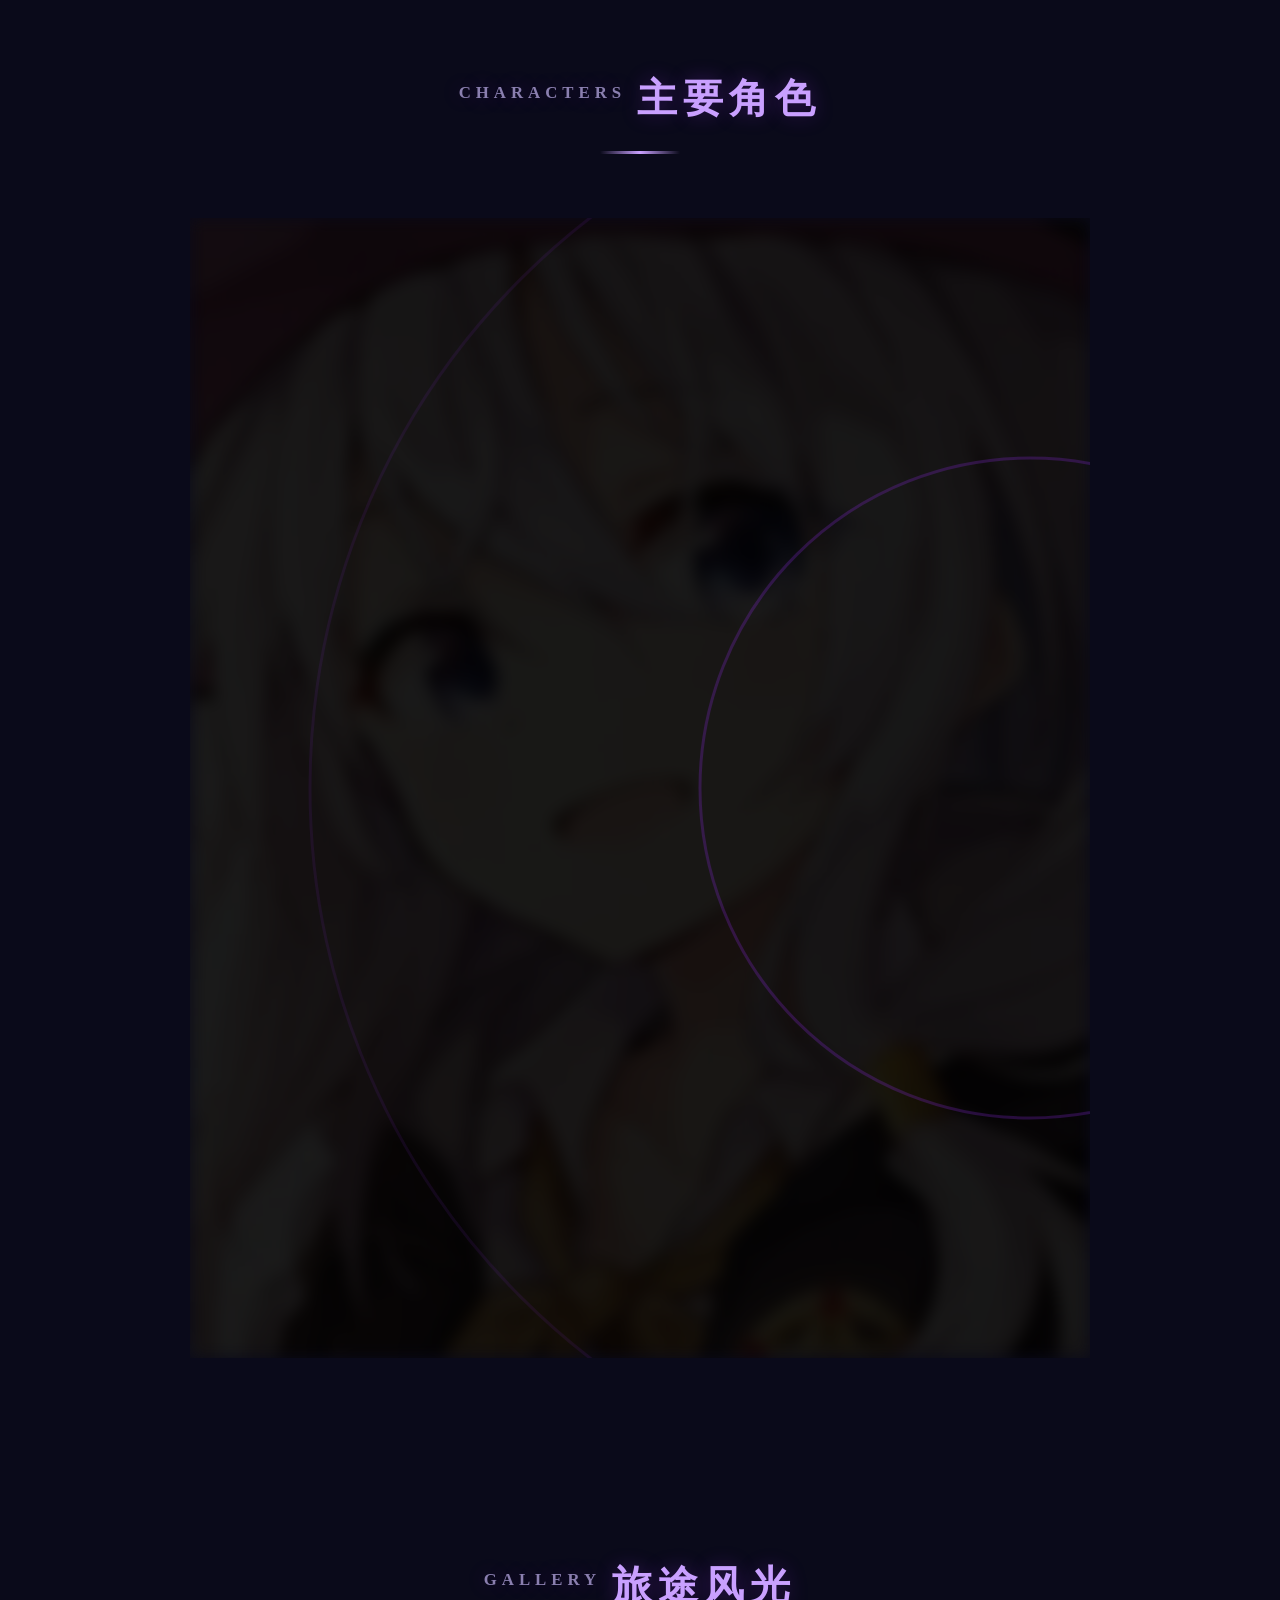
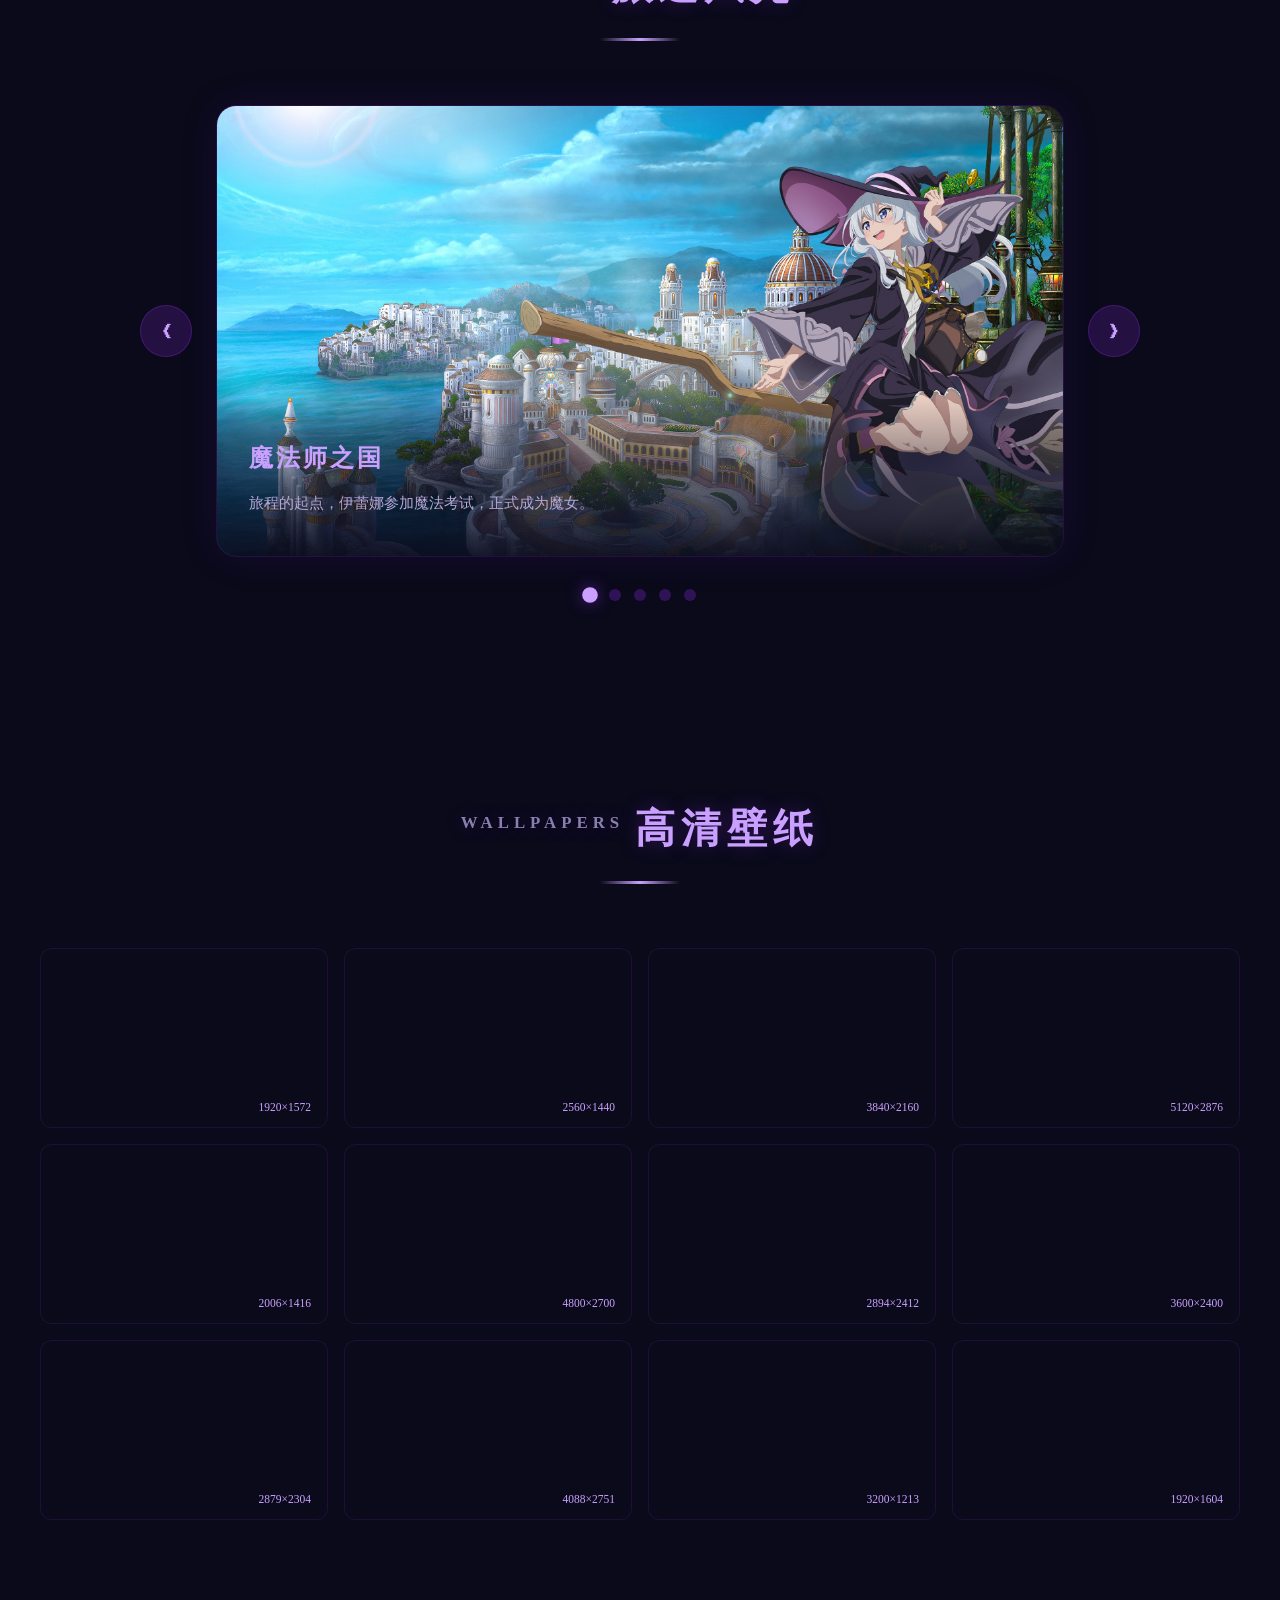
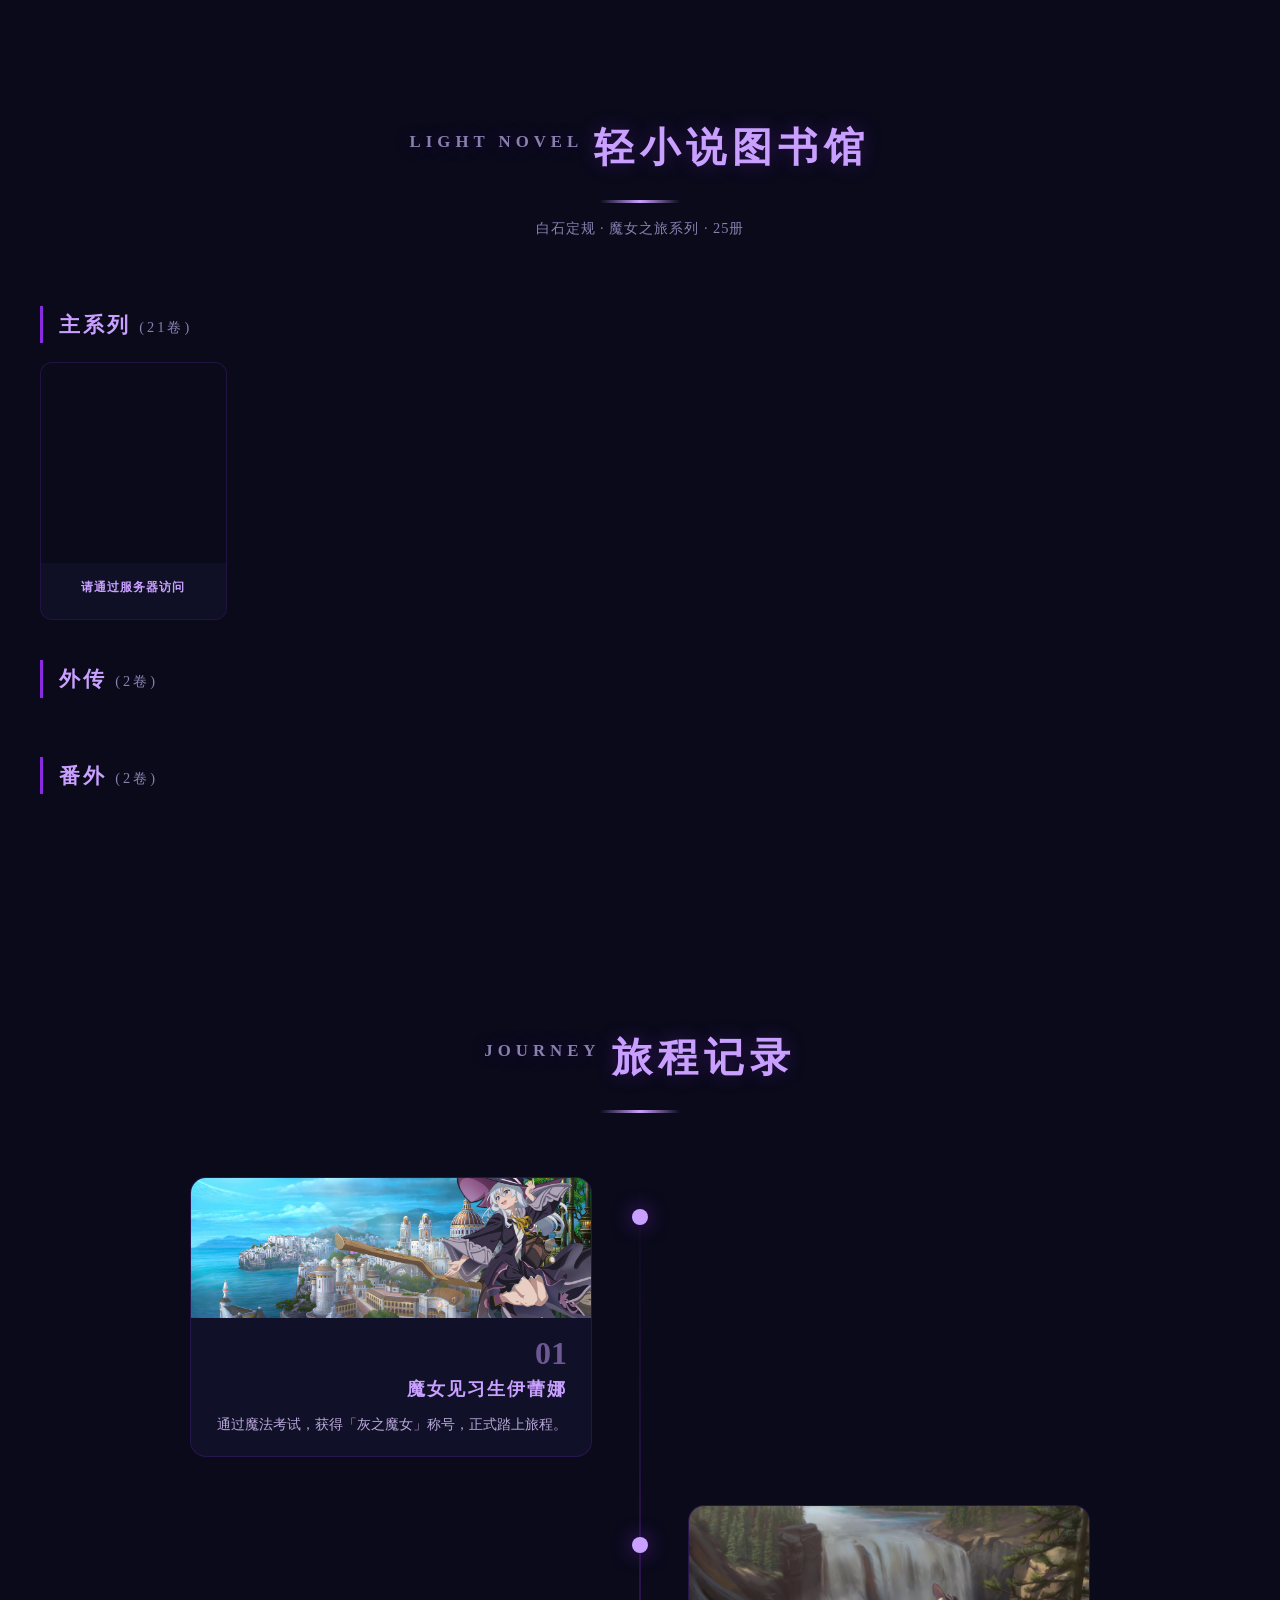
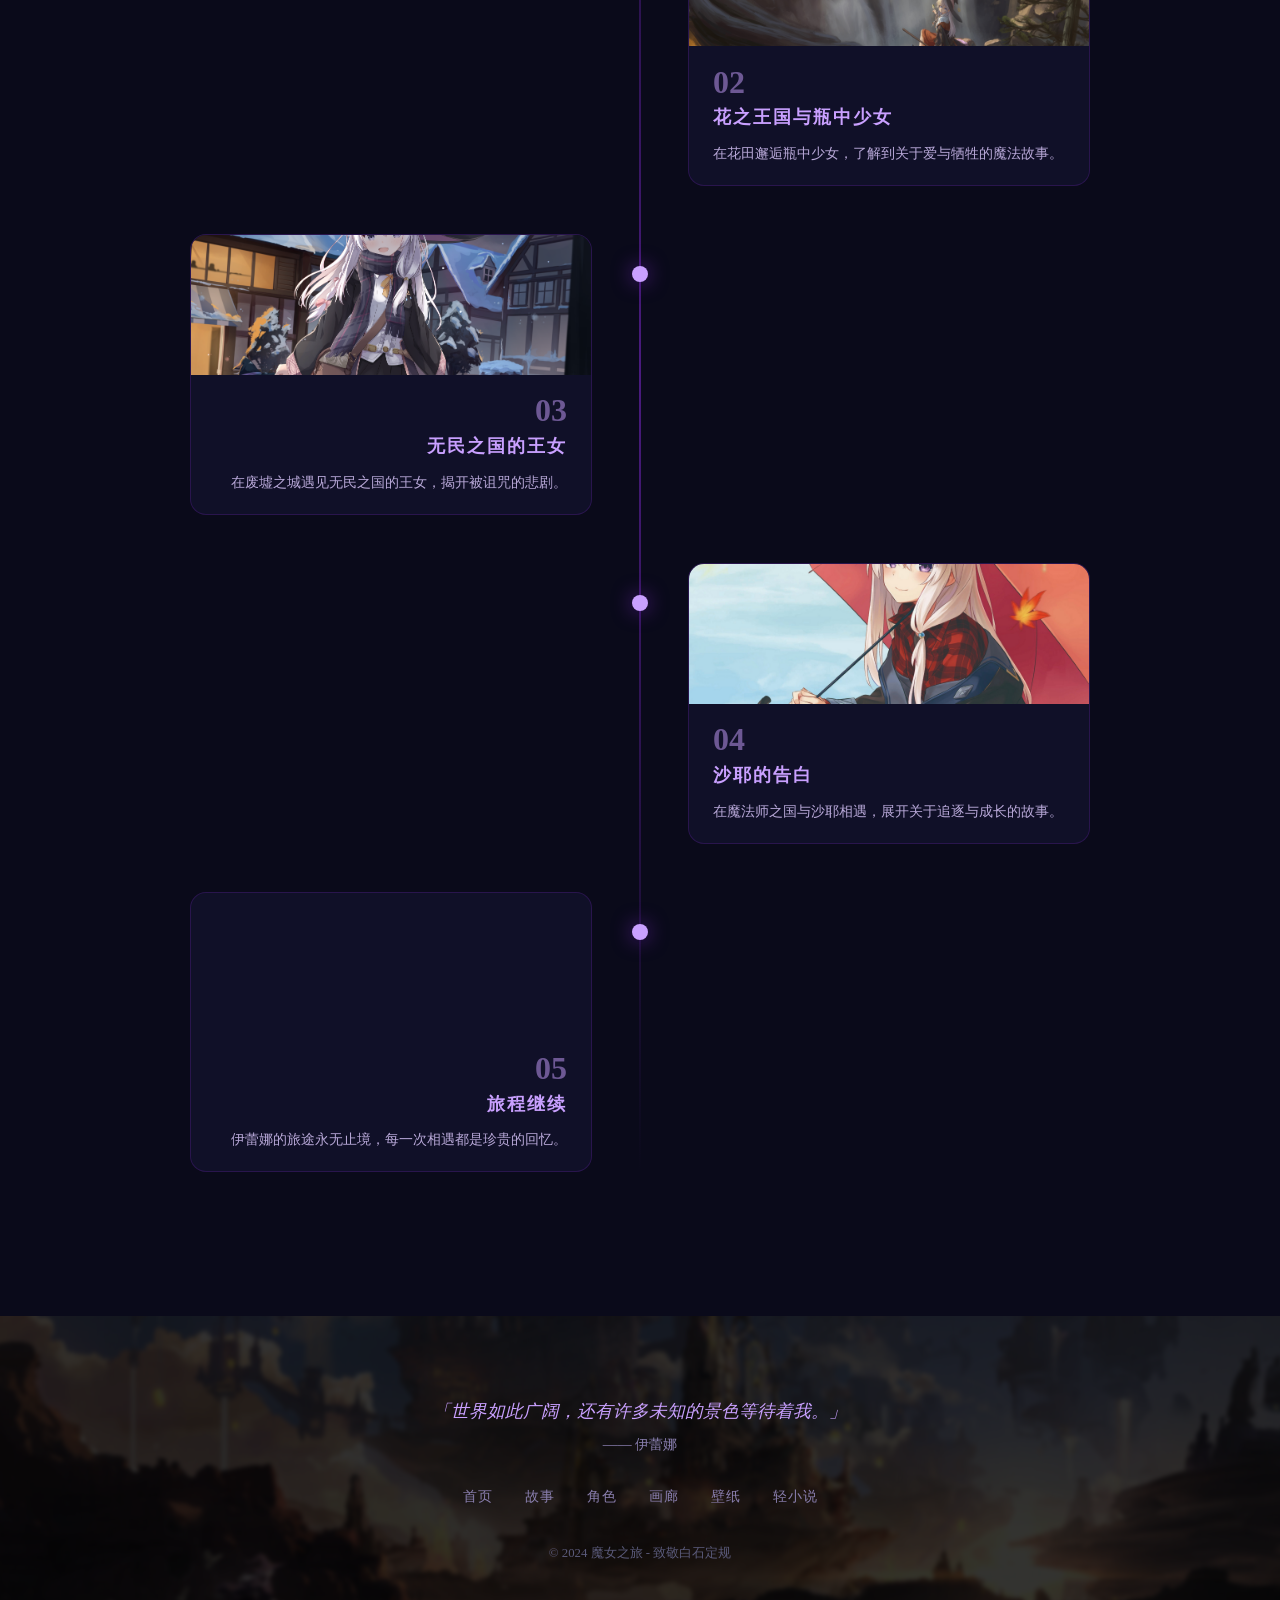
==== commit 7b4ae9f6: "重构同心圆转盘：大圆+clipPath裁剪+内圆文字+删除右侧面板 - 外径 240、内径 110 的大同心圆 - SVG clipPath 固定裁剪左侧 80° 扇形（140°-220°） - cl" ====
--- a/index.html
+++ b/index.html
@@ -83,22 +83,14 @@
   </div>
   <div class="wheel-container" id="wheelContainer">
     <div class="wheel-bg" id="wheelBg"></div>
-    <div class="wheel-stage" id="wheelStage">
-      <svg class="wheel-svg" id="wheelSvg" viewBox="-110 -110 220 220" preserveAspectRatio="xMidYMid meet">
-        <defs id="wheelDefs"></defs>
+    <svg class="wheel-svg" id="wheelSvg" viewBox="-280 -190 300 380" preserveAspectRatio="xMidYMid meet">
+      <defs id="wheelDefs"></defs>
+      <g clip-path="url(#wheelClip)">
         <g class="wheel-rotate" id="wheelRotate"></g>
-        <circle cx="0" cy="0" r="45" fill="none" stroke="rgba(138,43,226,.3)" stroke-width="1"/>
-        <circle cx="0" cy="0" r="100" fill="none" stroke="rgba(138,43,226,.15)" stroke-width="1"/>
-      </svg>
-    </div>
-    <div class="wheel-info-panel" id="wheelInfoPanel">
-      <div class="info-portrait" id="infoPortrait"></div>
-      <h3 id="infoName"></h3>
-      <p class="info-subtitle" id="infoTitle"></p>
-      <button class="info-toggle" id="infoToggle" aria-expanded="false"><span class="toggle-arrow">▸</span> 详细资料</button>
-      <div class="info-body" id="infoBody"><div class="info-content" id="infoContent"></div></div>
-    </div>
-    <div class="wheel-hint">滚轮旋转 · 拖拽旋转 · 点击扇形聚焦</div>
+      </g>
+      <circle cx="0" cy="0" r="110" fill="none" stroke="rgba(138,43,226,.25)" stroke-width="1"/>
+      <circle cx="0" cy="0" r="240" fill="none" stroke="rgba(138,43,226,.1)" stroke-width="1"/>
+    </svg>
   </div>
 </section>
 
--- a/style.css
+++ b/style.css
@@ -57,33 +57,21 @@
 .story-card-body p{color:#b8a8d8;font-size:.9rem;line-height:1.8}
 
 /* characters — concentric SVG wheel */
-.wheel-container{display:flex;align-items:stretch;gap:3rem;max-width:1400px;margin:0 auto;padding:2rem;position:relative;min-height:600px}
-.wheel-bg{position:absolute;inset:0;border-radius:24px;background-size:cover;background-position:center;filter:brightness(.12) blur(6px);opacity:0;transition:opacity .6s ease;pointer-events:none;z-index:0}
+.wheel-container{position:relative;width:100%;max-width:900px;margin:0 auto;padding:0;overflow:hidden;aspect-ratio:300/380}
+.wheel-bg{position:absolute;inset:0;background-size:cover;background-position:center;filter:brightness(.1) blur(8px);opacity:0;transition:opacity .6s ease;pointer-events:none;z-index:0}
 .wheel-bg.visible{opacity:1}
-.wheel-stage{flex:0 0 520px;position:relative;display:flex;align-items:center;justify-content:center;z-index:1}
-.wheel-svg{width:100%;height:100%;max-width:520px;max-height:520px;overflow:visible}
+.wheel-svg{position:relative;width:100%;height:100%;z-index:1;display:block}
 .wheel-rotate{transform-origin:center;transition:transform .5s cubic-bezier(.34,1.56,.64,1)}
-.wheel-sector-ring{fill:none;stroke:rgba(138,43,226,.08);stroke-width:.5;transition:opacity .4s ease}
-.wheel-sector-inner{fill:rgba(17,17,51,.92);stroke:rgba(138,43,226,.25);stroke-width:.8;transition:opacity .4s ease}
-.wheel-sector-label{font-size:5px;fill:#c9a0ff;text-anchor:middle;dominant-baseline:central;font-weight:bold;letter-spacing:.5px;pointer-events:none;transition:opacity .4s ease}
-.wheel-sector-group{cursor:pointer;transition:transform .4s cubic-bezier(.34,1.56,.64,1),opacity .4s ease}
-.wheel-sector-group.visible{opacity:1}
+.wheel-sector-ring{stroke:rgba(138,43,226,.12);stroke-width:1.5;transition:opacity .4s ease}
+.wheel-sector-inner{fill:rgba(17,17,51,.95);stroke:rgba(138,43,226,.3);stroke-width:1;transition:opacity .4s ease}
+.wheel-sector-label{font-size:9px;fill:#c9a0ff;text-anchor:middle;dominant-baseline:central;font-weight:bold;letter-spacing:1px;pointer-events:none;transition:opacity .4s ease}
+.wheel-sector-title{font-size:7px;fill:#8a7faf;text-anchor:middle;dominant-baseline:central;font-style:italic;pointer-events:none;transition:opacity .4s ease}
+.wheel-sector-group{cursor:pointer;transition:opacity .4s ease}
 .wheel-sector-group.hidden{opacity:0;pointer-events:none}
-.wheel-sector-group.focused .wheel-sector-ring{stroke:rgba(201,160,255,.6);stroke-width:1.5}
-.wheel-sector-group.focused .wheel-sector-inner{fill:rgba(30,20,60,.95);stroke:#c9a0ff;stroke-width:1.2}
-.wheel-sector-group.focused .wheel-sector-label{font-size:6.5px}
-.wheel-info-panel{flex:1;min-width:0;display:flex;flex-direction:column;justify-content:center;gap:1rem;background:rgba(17,17,51,.85);backdrop-filter:blur(12px);border-radius:16px;padding:2.5rem;border:1px solid rgba(138,43,226,.2);z-index:1}
-.info-portrait{width:200px;height:200px;border-radius:50%;background-size:cover;background-position:center;border:4px solid rgba(138,43,226,.5);margin:0 auto;box-shadow:0 8px 28px rgba(138,43,226,.35),0 0 50px rgba(201,160,255,.2);transition:all .5s cubic-bezier(.34,1.56,.64,1)}
-.wheel-info-panel h3{font-size:1.9rem;color:#e8d8ff;text-align:center;margin:.5rem 0 .2rem;font-weight:600;letter-spacing:.5px}
-.info-subtitle{font-size:1rem;color:#c9a0ff;text-align:center;font-style:italic;margin-bottom:.8rem}
-.info-toggle{background:transparent;border:1px solid rgba(138,43,226,.4);color:#c9a0ff;padding:.5rem 1.5rem;border-radius:24px;cursor:pointer;font-size:.88rem;margin:0 auto;display:flex;align-items:center;gap:.5rem;transition:all .35s cubic-bezier(.34,1.56,.64,1)}
-.info-toggle:hover{background:rgba(138,43,226,.2);border-color:#c9a0ff;transform:translateY(-1px)}
-.toggle-arrow{display:inline-block;transition:transform .35s cubic-bezier(.34,1.56,.64,1)}
-.info-toggle[aria-expanded="true"] .toggle-arrow{transform:rotate(90deg)}
-.info-body{max-height:0;overflow:hidden;transition:max-height .5s cubic-bezier(.34,1.56,.64,1)}
-.info-toggle[aria-expanded="true"]+.info-body{max-height:500px}
-.info-content{font-size:.92rem;line-height:1.9;color:#d8c8ff;white-space:pre-line;text-align:left}
-.wheel-hint{position:absolute;bottom:.5rem;left:0;right:0;text-align:center;font-size:.75rem;color:#5a5a7a;letter-spacing:1px;pointer-events:none}
+.wheel-sector-group.focused .wheel-sector-ring{stroke:#c9a0ff;stroke-width:2.5}
+.wheel-sector-group.focused .wheel-sector-inner{fill:rgba(30,20,60,.98);stroke:#c9a0ff;stroke-width:2}
+.wheel-sector-group.focused .wheel-sector-label{font-size:11px}
+.wheel-sector-group.focused .wheel-sector-title{font-size:8px;fill:#c9a0ff}
 
 /* gallery */
 .gallery-wrap{max-width:1000px;margin:0 auto;display:flex;align-items:center;gap:1.5rem}
